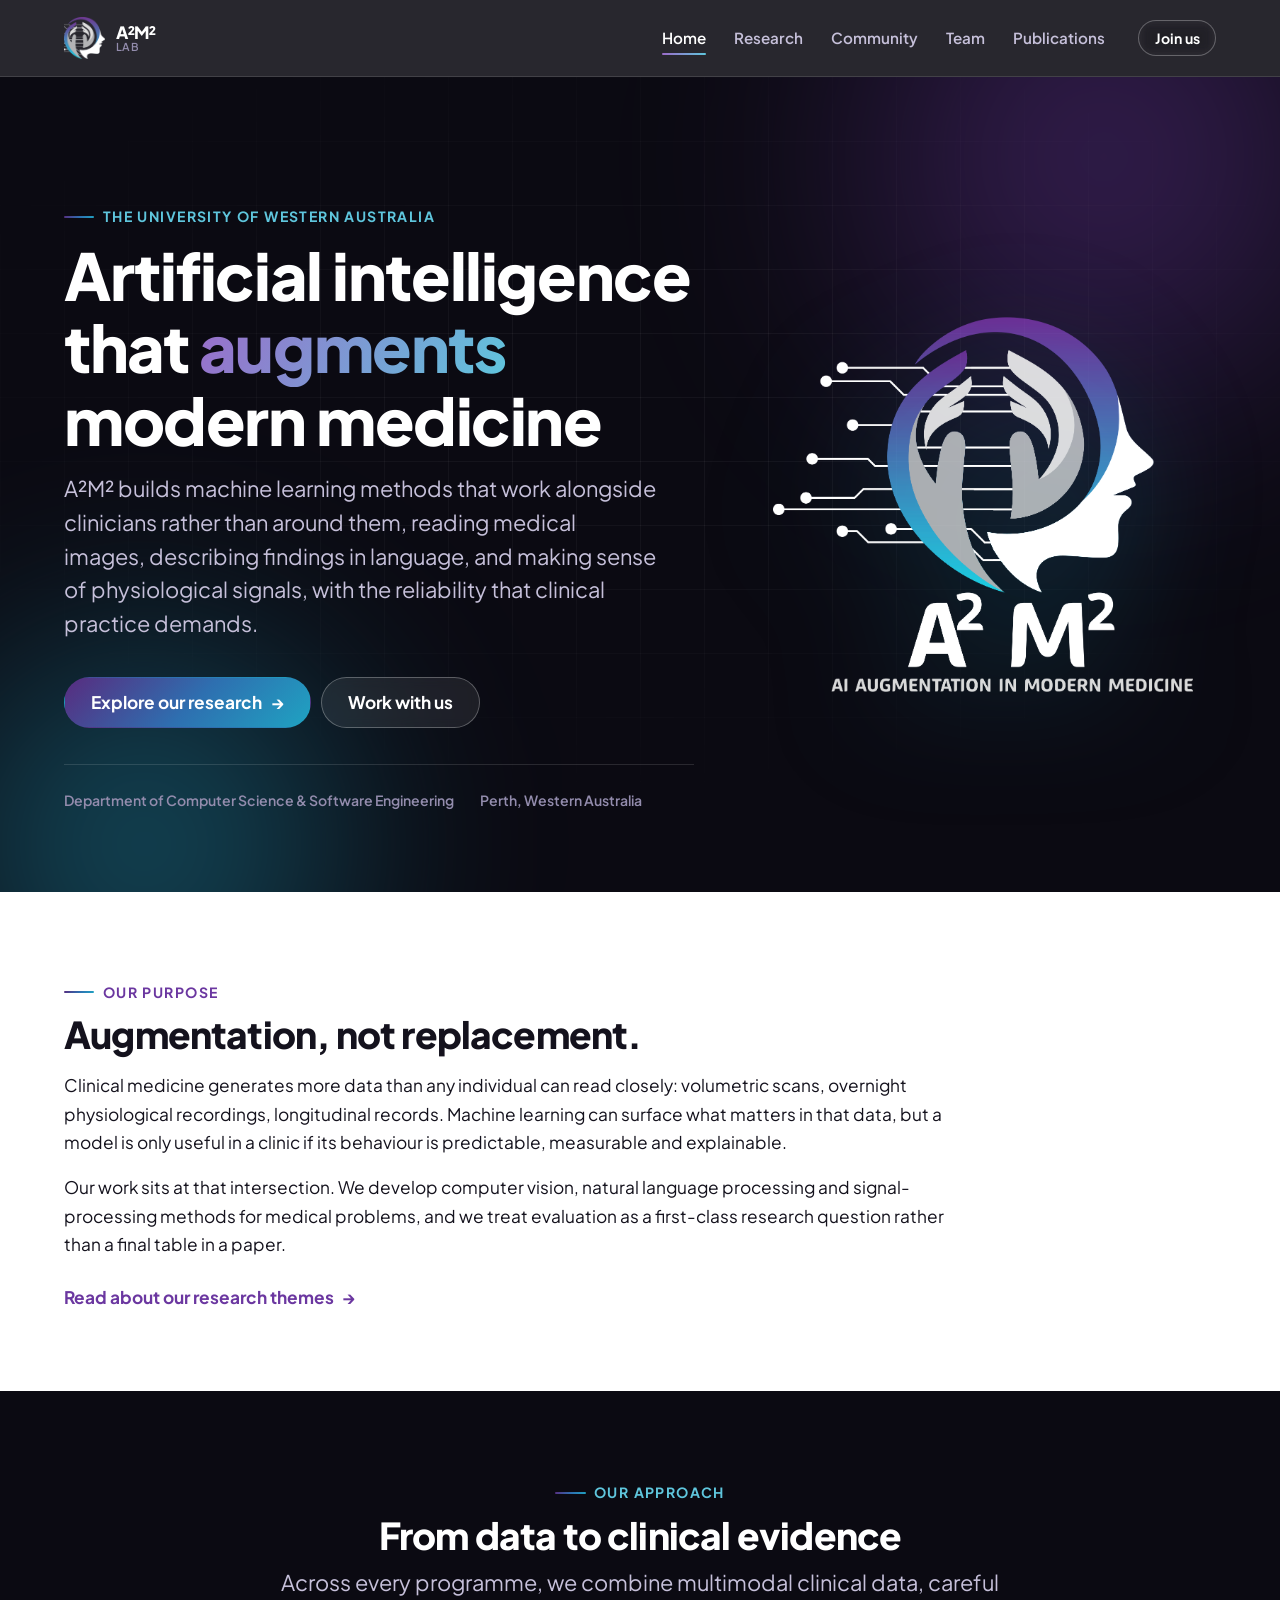
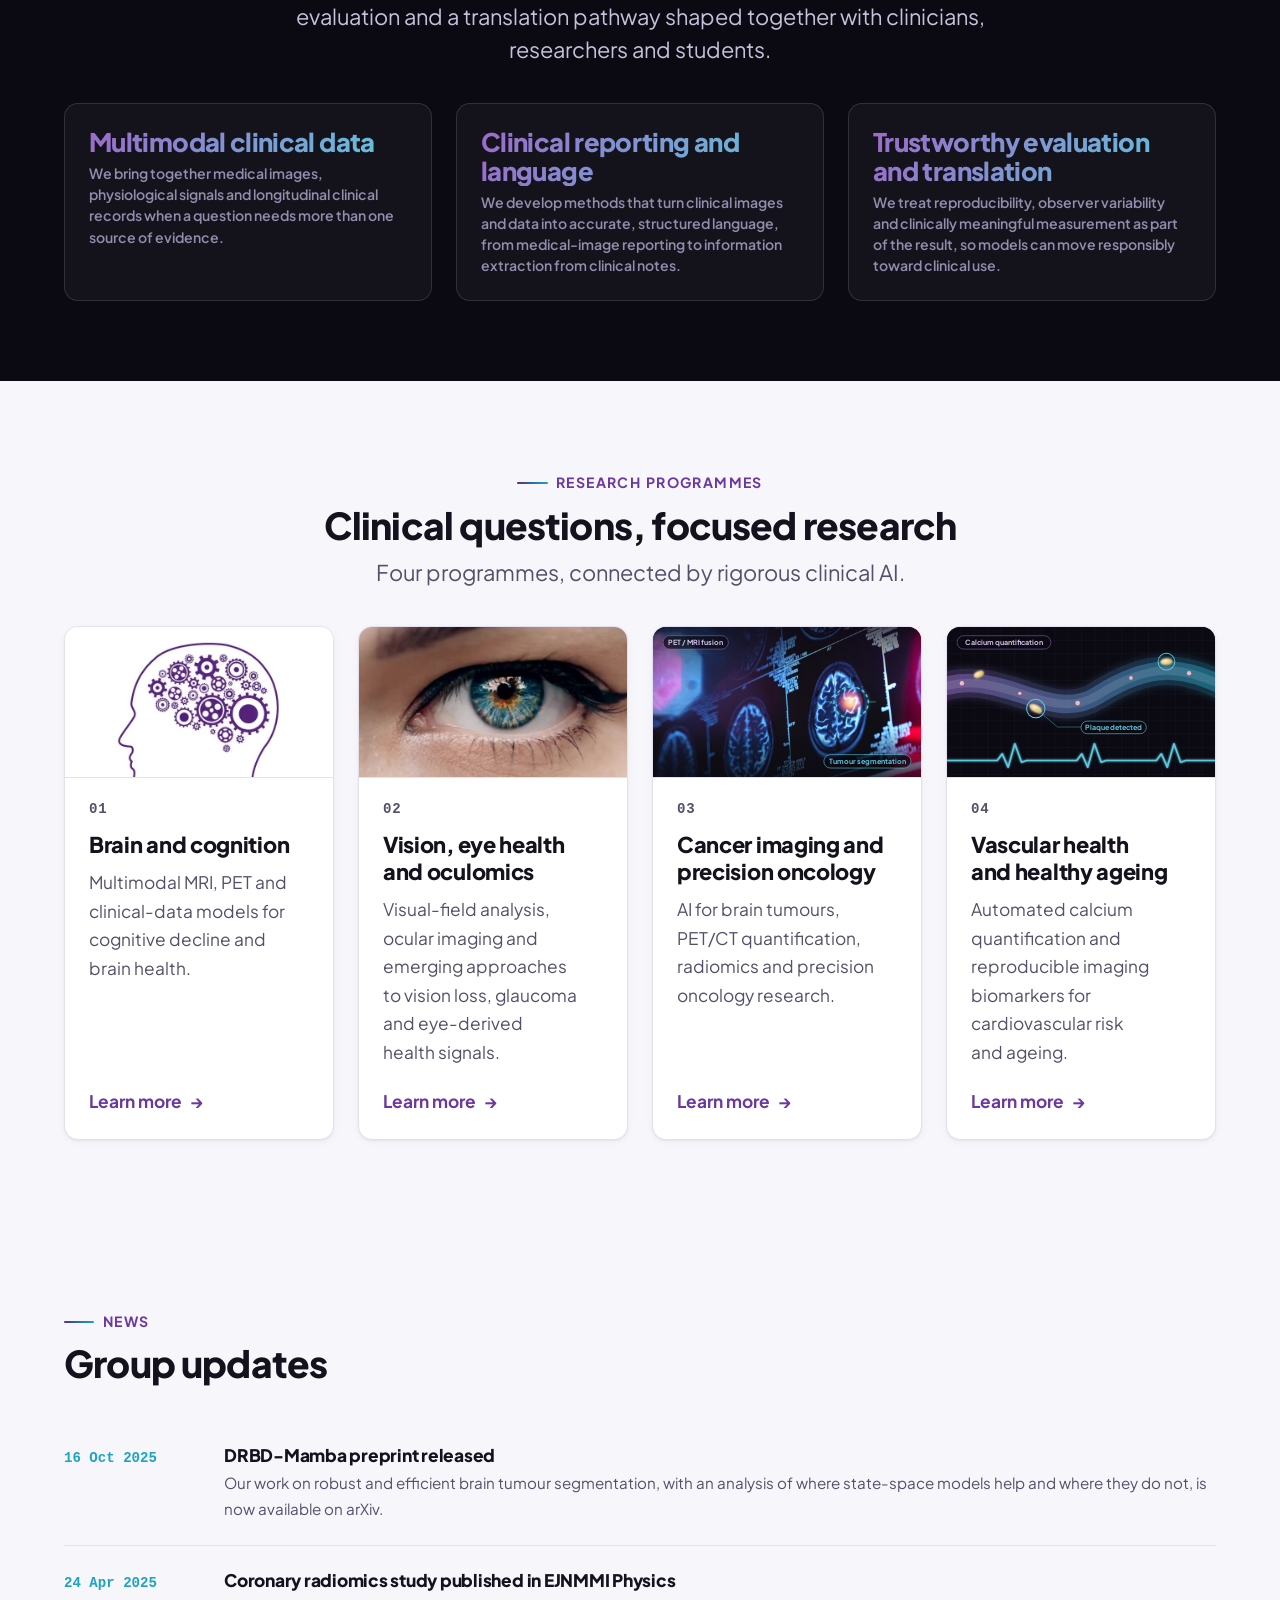
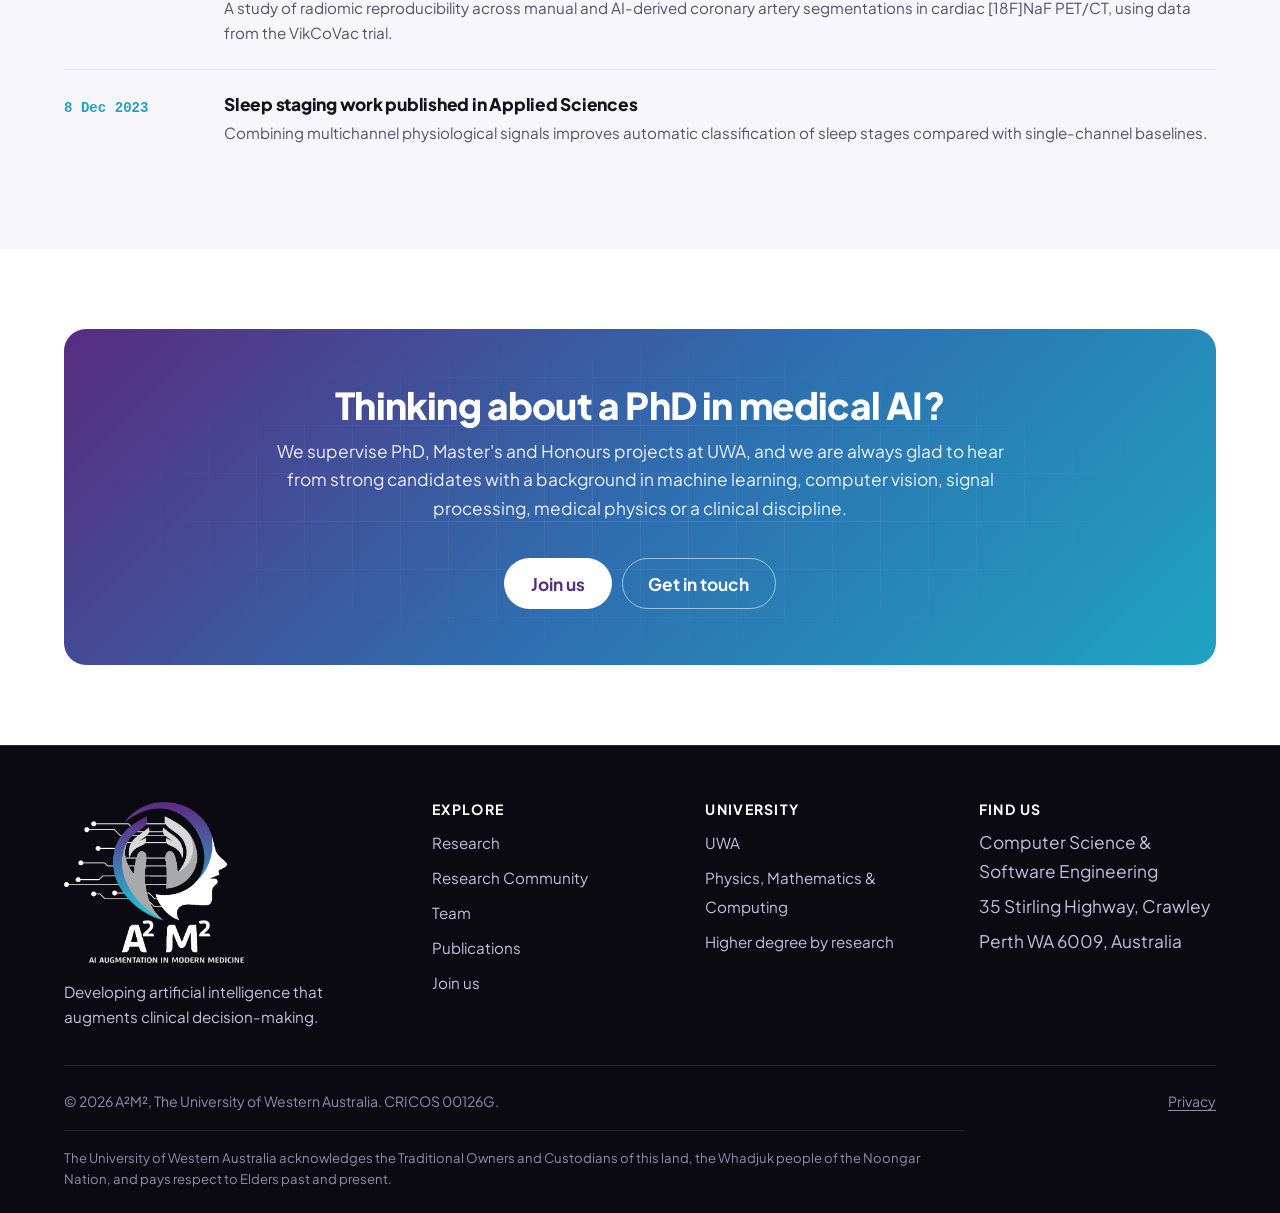
==== index.html @ d347c3c1 "Add media headers to research programme cards - Add optimised looping videos for brain and eye healt" ====
<!DOCTYPE html>
<html lang="en-AU" class="no-js">
<head>
<meta charset="utf-8">
<meta name="viewport" content="width=device-width, initial-scale=1">

<title>A²M² — AI Augmentation in Modern Medicine | The University of Western Australia</title>
<meta name="description" content="A²M² is a research group at The University of Western Australia advancing clinical AI for brain and cognition, vision and eye health, cancer imaging, and vascular health and healthy ageing.">

<link rel="canonical" href="https://a2m2-uwa.github.io/a2m2-website/">

<!-- Social sharing -->
<meta property="og:type" content="website">
<meta property="og:site_name" content="A²M² — AI Augmentation in Modern Medicine">
<meta property="og:title" content="A²M² — AI Augmentation in Modern Medicine">
<meta property="og:description" content="A research group at The University of Western Australia building AI that augments clinical decision-making.">
<meta property="og:url" content="https://a2m2-uwa.github.io/a2m2-website/">
<meta property="og:image" content="https://a2m2-uwa.github.io/a2m2-website/assets/img/og-image.png">
<meta property="og:image:width" content="1200">
<meta property="og:image:height" content="630">
<meta property="og:image:alt" content="The A²M² logo: a human profile encircled by a purple-to-teal gradient ring with cradling hands.">
<meta name="twitter:card" content="summary_large_image">

<!-- Icons -->
<link rel="icon" href="assets/img/favicon.ico" sizes="any">
<link rel="icon" href="assets/img/icon-512.png" type="image/png" sizes="512x512">
<link rel="apple-touch-icon" href="assets/img/apple-touch-icon.png">
<link rel="manifest" href="site.webmanifest">
<meta name="theme-color" content="#0B0A12">

<!-- Fonts: preconnect so the stylesheet request starts early. -->
<link rel="preconnect" href="https://fonts.googleapis.com">
<link rel="preconnect" href="https://fonts.gstatic.com" crossorigin>
<link rel="stylesheet" href="https://fonts.googleapis.com/css2?family=Plus+Jakarta+Sans:wght@400;500;600;700;800&display=swap">

<link rel="stylesheet" href="assets/css/styles.css?v=5">

<script type="application/ld+json">
{
  "@context": "https://schema.org",
  "@type": "ResearchOrganization",
  "name": "A²M² — AI Augmentation in Modern Medicine",
  "alternateName": "A2M2",
  "url": "https://a2m2-uwa.github.io/a2m2-website/",
  "logo": "https://a2m2-uwa.github.io/a2m2-website/assets/img/logo-full.png",
  "description": "Research group developing artificial intelligence that augments clinical decision-making, based in the Department of Computer Science and Software Engineering at The University of Western Australia.",
  "parentOrganization": {
    "@type": "CollegeOrUniversity",
    "name": "The University of Western Australia",
    "url": "https://www.uwa.edu.au/"
  },
  "address": {
    "@type": "PostalAddress",
    "streetAddress": "35 Stirling Highway, Crawley",
    "addressLocality": "Perth",
    "addressRegion": "WA",
    "postalCode": "6009",
    "addressCountry": "AU"
  }
}
</script>
</head>

<body>
<a class="skip-link" href="#main">Skip to main content</a>

<!-- ==================================================================
     SITE HEADER
     This block is identical on every page. If you change it here,
     copy the change into the other .html files.
     =================================================================== -->
<header class="site-header">
  <div class="wrap site-header__inner">
    <a class="brand" href="index.html">
      <img src="assets/img/logo-mark-tight.png" alt="" width="752" height="779">
      <span class="brand__text">
        <span class="brand__name">A²M²</span>
        <span class="brand__sub">Lab</span>
      </span>
    </a>

    <button class="nav-toggle" type="button"
            aria-expanded="false"
            aria-controls="primary-nav"
            aria-label="Open navigation menu">
      <span class="nav-toggle__bars" aria-hidden="true"></span>
    </button>

    <nav class="nav" id="primary-nav" aria-label="Primary">
      <ul class="nav__list">
        <li><a class="nav__link" href="index.html" aria-current="page">Home</a></li>
        <li><a class="nav__link" href="research.html">Research</a></li>
        <li><a class="nav__link" href="research-community.html">Community</a></li>
        <li><a class="nav__link" href="team.html">Team</a></li>
        <li><a class="nav__link" href="publications.html">Publications</a></li>
      </ul>
      <div class="nav__cta">
        <a class="btn btn--sm btn--on-dark" href="opportunities.html">Join us</a>
      </div>
    </nav>
  </div>
</header>

<main id="main">

  <!-- ================================================================
       HERO
       =============================================================== -->
  <section class="hero">
    <div class="hero__grid" aria-hidden="true"></div>
    <div class="wrap hero__inner">
      <div>
        <p class="eyebrow">The University of Western Australia</p>
        <h1>Artificial intelligence that <span class="gradient-text">augments</span> modern medicine</h1>
        <p class="hero__lede">
          A²M² builds machine learning methods that work alongside clinicians rather than
          around them, reading medical images, describing findings in language, and making
          sense of physiological signals, with the reliability that clinical practice demands.
        </p>

        <div class="btn-row">
          <a class="btn" href="research.html">Explore our research <span aria-hidden="true">&rarr;</span></a>
          <a class="btn btn--on-dark" href="opportunities.html">Work with us</a>
        </div>

        <p class="hero__meta">
          <span>Department of Computer Science &amp; Software Engineering</span>
          <span>Perth, Western Australia</span>
        </p>
      </div>

      <div class="hero__figure">
        <img src="assets/img/logo-full.png"
             alt="The A²M² logo: a human profile encircled by a purple-to-teal gradient ring with cradling hands and circuit traces."
             width="1185" height="1059" fetchpriority="high">
      </div>
    </div>
  </section>

  <!-- ================================================================
       MISSION
       =============================================================== -->
  <section class="section">
    <div class="wrap">
      <div class="feature-row">
        <div style="grid-column: 1 / -1;">
          <p class="eyebrow">Our purpose</p>
          <h2>Augmentation, not replacement.</h2>
          <div class="prose" style="margin-top: var(--space-sm);">
            <p>
              Clinical medicine generates more data than any individual can read closely:
              volumetric scans, overnight physiological recordings, longitudinal records.
              Machine learning can surface what matters in that data, but a model is only
              useful in a clinic if its behaviour is predictable, measurable and explainable.
            </p>
            <p>
              Our work sits at that intersection. We develop computer vision, natural
              language processing and signal-processing methods for medical problems, and
              we treat evaluation as a first-class research question rather than a final
              table in a paper.
            </p>
          </div>
          <div class="btn-row" style="margin-top: var(--space-md);">
            <a class="arrow-link" href="research.html">Read about our research themes <span aria-hidden="true">&rarr;</span></a>
          </div>
        </div>

      </div>
    </div>
  </section>

  <!-- ================================================================
       HOW WE WORK — CROSS-CUTTING CAPABILITIES
       =============================================================== -->
  <section class="section section--dark" id="our-approach">
    <div class="wrap">
      <div class="section-head section-head--center">
        <p class="eyebrow">Our approach</p>
        <h2>From data to clinical evidence</h2>
        <p class="lede">
          Across every programme, we combine multimodal clinical data, careful evaluation and a
          translation pathway shaped together with clinicians, researchers and students.
        </p>
      </div>

      <div class="grid grid--3" data-reveal-group>
        <div class="domain" data-reveal>
          <span class="domain__name">Multimodal clinical data</span>
          <span class="domain__detail">
            We bring together medical images, physiological signals and longitudinal clinical
            records when a question needs more than one source of evidence.
          </span>
        </div>
        <div class="domain" data-reveal>
          <span class="domain__name">Clinical reporting and language</span>
          <span class="domain__detail">
            We develop methods that turn clinical images and data into accurate, structured
            language, from medical-image reporting to information extraction from clinical notes.
          </span>
        </div>
        <div class="domain" data-reveal>
          <span class="domain__name">Trustworthy evaluation and translation</span>
          <span class="domain__detail">
            We treat reproducibility, observer variability and clinically meaningful measurement
            as part of the result, so models can move responsibly toward clinical use.
          </span>
        </div>
      </div>
    </div>
  </section>

  <!-- ================================================================
       RESEARCH THEMES
       =============================================================== -->
  <section class="section section--alt">
    <div class="wrap">
      <div class="section-head section-head--center">
        <p class="eyebrow">Research programmes</p>
        <h2>Clinical questions, focused research</h2>
        <p class="lede">Four programmes, connected by rigorous clinical AI.</p>
      </div>

      <div class="grid grid--4" data-reveal-group>
        <a class="card pillar pillar--media card--link" href="research.html#brain-cognition" data-reveal>
          <span class="pillar__media pillar__media--light" aria-hidden="true">
            <video data-ambient muted loop playsinline preload="metadata"
                   poster="assets/media/brain-cognition-poster.jpg" width="640" height="360">
              <source src="assets/media/brain-cognition.mp4" type="video/mp4">
            </video>
          </span>
          <p class="pillar__num">01</p>
          <h3>Brain and cognition</h3>
          <p>Multimodal MRI, PET and clinical-data models for cognitive decline and brain health.</p>
          <span class="arrow-link" style="margin-top:auto; padding-top:var(--space-xs)">Learn more <span aria-hidden="true">&rarr;</span></span>
        </a>

        <a class="card pillar pillar--media card--link" href="research.html#vision-eye-health-oculomics" data-reveal>
          <span class="pillar__media" aria-hidden="true">
            <video data-ambient muted loop playsinline preload="metadata"
                   poster="assets/media/eye-health-poster.jpg" width="640" height="360">
              <source src="assets/media/eye-health.mp4" type="video/mp4">
            </video>
          </span>
          <p class="pillar__num">02</p>
          <h3>Vision, eye health and oculomics</h3>
          <p>Visual-field analysis, ocular imaging and emerging approaches to vision loss, glaucoma and eye-derived health signals.</p>
          <span class="arrow-link" style="margin-top:auto; padding-top:var(--space-xs)">Learn more <span aria-hidden="true">&rarr;</span></span>
        </a>

        <a class="card pillar pillar--media card--link" href="research.html#cancer-imaging-precision-oncology" data-reveal>
          <span class="pillar__media" aria-hidden="true">
            <!-- Scan photograph with a PET-style uptake hotspot, an AI segmentation contour and a sweeping scan beam. -->
            <svg class="media-art media-art--scan" viewBox="0 0 320 180" preserveAspectRatio="xMidYMid slice" focusable="false">
              <defs>
                <radialGradient id="scan-hot" cx="0.5" cy="0.5" r="0.5">
                  <stop offset="0" stop-color="#FFF4C2"/>
                  <stop offset="0.35" stop-color="#FFB347"/>
                  <stop offset="0.7" stop-color="#E5486A" stop-opacity="0.7"/>
                  <stop offset="1" stop-color="#E5486A" stop-opacity="0"/>
                </radialGradient>
                <linearGradient id="scan-beam" x1="0" y1="0" x2="1" y2="0">
                  <stop offset="0" stop-color="#5FC6DD" stop-opacity="0"/>
                  <stop offset="0.85" stop-color="#5FC6DD" stop-opacity="0.35"/>
                  <stop offset="1" stop-color="#E6FAFF" stop-opacity="0.9"/>
                </linearGradient>
                <linearGradient id="scan-shade" x1="0" y1="0" x2="0" y2="1">
                  <stop offset="0" stop-color="#0B0A12" stop-opacity="0.75"/>
                  <stop offset="0.35" stop-color="#0B0A12" stop-opacity="0"/>
                  <stop offset="0.7" stop-color="#0B0A12" stop-opacity="0"/>
                  <stop offset="1" stop-color="#0B0A12" stop-opacity="0.8"/>
                </linearGradient>
                <filter id="scan-glow" x="-50%" y="-50%" width="200%" height="200%">
                  <feGaussianBlur stdDeviation="1.6" result="b"/>
                  <feMerge><feMergeNode in="b"/><feMergeNode in="SourceGraphic"/></feMerge>
                </filter>
              </defs>
              <g class="media-art__photo">
                <image href="assets/media/cancer-scan.jpg" x="0" y="0" width="320" height="180" preserveAspectRatio="xMidYMid slice"/>
              </g>
              <rect width="320" height="180" fill="url(#scan-shade)"/>
              <circle class="media-art__hot" cx="236" cy="90" r="16" fill="url(#scan-hot)" style="mix-blend-mode:screen"/>
              <path class="media-art__contour" d="M236 72c11 0 20 7 21 17 1 11-8 20-20 20-12 1-21-7-21-18 0-10 9-19 20-19Z" fill="none" stroke="#5FC6DD" stroke-width="1.6" stroke-dasharray="4 3" filter="url(#scan-glow)"/>
              <g stroke="#5FC6DD" stroke-width="0.8" opacity="0.8">
                <path d="M236 60v8M236 112v8M206 90h8M258 90h8"/>
              </g>
              <rect class="media-art__beam media-art__beam--x" x="-60" y="0" width="60" height="180" fill="url(#scan-beam)"/>
              <g font-family="Plus Jakarta Sans, sans-serif" font-size="8.5" font-weight="700">
                <rect x="12" y="11" width="78" height="16" rx="8" fill="#0B0A12" fill-opacity="0.7" stroke="#9B6BC9" stroke-opacity="0.6"/>
                <text x="51" y="22" text-anchor="middle" fill="#D6C3EC">PET / MRI fusion</text>
                <rect x="204" y="153" width="104" height="16" rx="8" fill="#0B0A12" fill-opacity="0.7" stroke="#5FC6DD" stroke-opacity="0.7"/>
                <text x="256" y="164" text-anchor="middle" fill="#5FC6DD">Tumour segmentation</text>
              </g>
            </svg>
          </span>
          <p class="pillar__num">03</p>
          <h3>Cancer imaging and precision oncology</h3>
          <p>AI for brain tumours, PET/CT quantification, radiomics and precision oncology research.</p>
          <span class="arrow-link" style="margin-top:auto; padding-top:var(--space-xs)">Learn more <span aria-hidden="true">&rarr;</span></span>
        </a>

        <a class="card pillar pillar--media card--link" href="research.html#vascular-health-healthy-ageing" data-reveal>
          <span class="pillar__media" aria-hidden="true">
            <!-- Glowing artery with flowing blood cells, calcified plaques flagged by detection rings, and a live heartbeat trace. -->
            <svg class="media-art media-art--vascular" viewBox="0 0 320 180" preserveAspectRatio="xMidYMid slice" focusable="false">
              <defs>
                <pattern id="vas-grid" width="16" height="16" patternUnits="userSpaceOnUse">
                  <path d="M16 0H0V16" fill="none" stroke="#ffffff" stroke-opacity="0.05"/>
                </pattern>
                <linearGradient id="vas-wall" x1="0" y1="0" x2="1" y2="0">
                  <stop offset="0" stop-color="#9B6BC9"/>
                  <stop offset="1" stop-color="#1FA3C2"/>
                </linearGradient>
                <radialGradient id="vas-plaque" cx="0.4" cy="0.4" r="0.6">
                  <stop offset="0" stop-color="#FFF6D6"/>
                  <stop offset="1" stop-color="#D9B860"/>
                </radialGradient>
                <filter id="vas-glow" x="-20%" y="-60%" width="140%" height="220%">
                  <feGaussianBlur stdDeviation="5" result="b"/>
                  <feMerge><feMergeNode in="b"/><feMergeNode in="SourceGraphic"/></feMerge>
                </filter>
                <filter id="vas-soft" x="-50%" y="-50%" width="200%" height="200%">
                  <feGaussianBlur stdDeviation="1.4" result="b"/>
                  <feMerge><feMergeNode in="b"/><feMergeNode in="SourceGraphic"/></feMerge>
                </filter>
                <path id="vas-path" d="M-20 78C60 40 120 120 180 82S280 44 340 76"/>
              </defs>
              <rect width="320" height="180" fill="#0B0A12"/>
              <rect width="320" height="180" fill="url(#vas-grid)"/>
              <use href="#vas-path" fill="none" stroke="url(#vas-wall)" stroke-width="34" stroke-linecap="round" opacity="0.28" filter="url(#vas-glow)"/>
              <use href="#vas-path" fill="none" stroke="url(#vas-wall)" stroke-width="22" stroke-linecap="round" opacity="0.45"/>
              <use href="#vas-path" fill="none" stroke="#ffffff" stroke-opacity="0.12" stroke-width="10" stroke-linecap="round"/>
              <g fill="#F1B7C7">
                <circle r="2.6"><animateMotion dur="3.2s" repeatCount="indefinite" begin="0s"><mpath href="#vas-path"/></animateMotion></circle>
                <circle r="2"><animateMotion dur="3.2s" repeatCount="indefinite" begin="-0.6s"><mpath href="#vas-path"/></animateMotion></circle>
                <circle r="2.8"><animateMotion dur="3.2s" repeatCount="indefinite" begin="-1.2s"><mpath href="#vas-path"/></animateMotion></circle>
                <circle r="2.2"><animateMotion dur="3.2s" repeatCount="indefinite" begin="-1.8s"><mpath href="#vas-path"/></animateMotion></circle>
                <circle r="2.6"><animateMotion dur="3.2s" repeatCount="indefinite" begin="-2.4s"><mpath href="#vas-path"/></animateMotion></circle>
                <circle r="1.8"><animateMotion dur="3.2s" repeatCount="indefinite" begin="-2.9s"><mpath href="#vas-path"/></animateMotion></circle>
              </g>
              <g filter="url(#vas-soft)">
                <ellipse cx="38" cy="57" rx="6" ry="3.4" fill="url(#vas-plaque)" transform="rotate(-25 38 57)"/>
                <ellipse cx="106" cy="98" rx="8" ry="4" fill="url(#vas-plaque)" transform="rotate(30 106 98)"/>
                <ellipse cx="262" cy="42" rx="7" ry="3.6" fill="url(#vas-plaque)" transform="rotate(-4 262 42)"/>
              </g>
              <g fill="none" stroke="#5FC6DD" stroke-width="1.2">
                <circle class="media-art__ring" cx="106" cy="98" r="11"/>
                <circle class="media-art__ring media-art__ring--late" cx="262" cy="42" r="10"/>
              </g>
              <path d="M106 98L132 120h28" fill="none" stroke="#5FC6DD" stroke-opacity="0.6" stroke-width="0.8"/>
              <path class="media-art__ecg" pathLength="460" d="M0 160h60l6-8 7 16 8-28 8 22 6-2h60l6-8 7 16 8-28 8 22 6-2h60l6-8 7 16 8-28 8 22 6-2h35" fill="none" stroke="#5FC6DD" stroke-width="2" stroke-linejoin="round" stroke-linecap="round" filter="url(#vas-soft)"/>
              <g font-family="Plus Jakarta Sans, sans-serif" font-size="8.5" font-weight="700">
                <rect x="12" y="11" width="112" height="16" rx="8" fill="#0B0A12" fill-opacity="0.75" stroke="#9B6BC9" stroke-opacity="0.6"/>
                <text x="68" y="22" text-anchor="middle" fill="#D6C3EC">Calcium quantification</text>
                <rect x="160" y="113" width="78" height="15" rx="7.5" fill="#0B0A12" fill-opacity="0.8" stroke="#5FC6DD" stroke-opacity="0.7"/>
                <text x="199" y="123.5" text-anchor="middle" fill="#5FC6DD">Plaque detected</text>
              </g>
            </svg>
          </span>
          <p class="pillar__num">04</p>
          <h3>Vascular health and healthy ageing</h3>
          <p>Automated calcium quantification and reproducible imaging biomarkers for cardiovascular risk and ageing.</p>
          <span class="arrow-link" style="margin-top:auto; padding-top:var(--space-xs)">Learn more <span aria-hidden="true">&rarr;</span></span>
        </a>
      </div>
    </div>
  </section>

  <!-- ================================================================
       CLINICAL DOMAINS
       =============================================================== -->


  <!-- ================================================================
       NEWS
       To add an item: copy one <article> block, change the date and text.
       Newest first. The datetime attribute should be YYYY-MM-DD.
       =============================================================== -->
  <section class="section section--alt">
    <div class="wrap">
      <div class="section-head">
        <p class="eyebrow">News</p>
        <h2>Group updates</h2>
      </div>

      <div class="news-list">
        <article class="news-item">
          <time datetime="2025-10-16">16 Oct 2025</time>
          <div>
            <h3>DRBD-Mamba preprint released</h3>
            <p>
              Our work on robust and efficient brain tumour segmentation, with an analysis of
              where state-space models help and where they do not, is now available on arXiv.
            </p>
          </div>
        </article>

        <article class="news-item">
          <time datetime="2025-04-24">24 Apr 2025</time>
          <div>
            <h3>Coronary radiomics study published in EJNMMI Physics</h3>
            <p>
              A study of radiomic reproducibility across manual and AI-derived coronary artery
              segmentations in cardiac [18F]NaF PET/CT, using data from the VikCoVac trial.
            </p>
          </div>
        </article>

        <article class="news-item">
          <time datetime="2023-12-08">8 Dec 2023</time>
          <div>
            <h3>Sleep staging work published in Applied Sciences</h3>
            <p>
              Combining multichannel physiological signals improves automatic classification of
              sleep stages compared with single-channel baselines.
            </p>
          </div>
        </article>
      </div>
    </div>
  </section>

  <!-- ================================================================
       JOIN US
       =============================================================== -->
  <section class="section">
    <div class="wrap">
      <div class="cta-panel" data-reveal>
        <h2>Thinking about a PhD in medical AI?</h2>
        <p>
          We supervise PhD, Master's and Honours projects at UWA, and we are always glad to
          hear from strong candidates with a background in machine learning, computer vision,
          signal processing, medical physics or a clinical discipline.
        </p>
        <div class="btn-row">
          <a class="btn" href="opportunities.html">Join us</a>
          <a class="btn btn--ghost" href="opportunities.html#contact">Get in touch</a>
        </div>
      </div>
    </div>
  </section>

</main>

<!-- ==================================================================
     SITE FOOTER
     Identical on every page.
     =================================================================== -->
<footer class="site-footer">
  <div class="wrap">
    <div class="site-footer__top">
      <div class="site-footer__about">
        <img src="assets/img/logo-full.png" alt="A²M² — AI Augmentation in Modern Medicine" width="1185" height="1059">
        <p>
          Developing artificial intelligence that augments clinical decision-making.
        </p>
      </div>

      <nav class="footer-col" aria-labelledby="footer-explore">
        <h2 id="footer-explore">Explore</h2>
        <ul>
          <li><a href="research.html">Research</a></li>
          <li><a href="research-community.html">Research Community</a></li>
          <li><a href="team.html">Team</a></li>
          <li><a href="publications.html">Publications</a></li>
          <li><a href="opportunities.html">Join us</a></li>
        </ul>
      </nav>

      <nav class="footer-col" aria-labelledby="footer-uwa">
        <h2 id="footer-uwa">University</h2>
        <ul>
          <li><a href="https://www.uwa.edu.au/">UWA</a></li>
          <li><a href="https://www.uwa.edu.au/schools/physics-mathematics-computing">Physics, Mathematics &amp; Computing</a></li>
          <li><a href="https://www.uwa.edu.au/study/courses/doctor-of-philosophy">Higher degree by research</a></li>
        </ul>
      </nav>

      <div class="footer-col">
        <h2>Find us</h2>
        <ul>
          <li>Computer Science &amp; Software Engineering</li>
          <li>35 Stirling Highway, Crawley</li>
          <li>Perth WA 6009, Australia</li>
        </ul>
      </div>
    </div>

    <div class="site-footer__bottom">
      <p>&copy; <span data-current-year>2026</span> A²M², The University of Western Australia. CRICOS 00126G.</p>
      <p><a href="https://www.uwa.edu.au/privacy">Privacy</a></p>
    </div>

    <p class="acknowledgement">
      The University of Western Australia acknowledges the Traditional Owners and Custodians
      of this land, the Whadjuk people of the Noongar Nation, and pays respect to Elders past
      and present.
    </p>
  </div>
</footer>

<script src="assets/js/main.js?v=5" defer></script>
</body>
</html>
---- assets/css/styles.css ----
/* ==========================================================================
   A²M² — AI Augmentation in Modern Medicine
   The University of Western Australia

   Single stylesheet, no build step, no framework.

   Contents
     01. Design tokens
     02. Reset and base
     03. Layout primitives
     04. Typography
     05. Buttons and links
     06. Site header and navigation
     07. Hero
     08. Cards and panels
     09. Team
     10. Publications
     11. News and timeline
     12. Contact and forms
     13. Footer
     14. Motion and reveal
     15. Print
   ========================================================================== */


/* 01. Design tokens ======================================================= */

:root {
  /* Brand — sampled directly from the A²M² logo gradient. */
  --purple-900: #3C1D58;
  --purple-700: #582C7F;
  --purple-600: #6B37A0;
  --purple-400: #9B6BC9;
  --purple-200: #D6C3EC;
  --blue-600:   #2E6FB0;
  --teal-600:   #1FA3C2;
  --teal-400:   #5FC6DD;
  --teal-100:   #D6F0F6;

  /* Dark surfaces: header, hero, footer. */
  --ink-900: #0B0A12;
  --ink-800: #121020;
  --ink-700: #1B1730;
  --ink-600: #272141;

  /* Light surfaces: page content. */
  --paper:      #FFFFFF;
  --paper-alt:  #F7F6FB;
  --paper-alt2: #EFEDF7;

  /* Ink on light. */
  --text:       #14121D;
  --text-muted: #55506A;
  --text-soft:  #7B7590;

  /* Ink on dark. */
  --on-dark:       #FFFFFF;
  --on-dark-muted: #C6C0DA;
  --on-dark-soft:  #938CAD;

  --line:      #E4E0EF;
  --line-dark: rgba(255, 255, 255, 0.12);

  --brand-gradient: linear-gradient(135deg, var(--purple-700) 0%, var(--blue-600) 52%, var(--teal-600) 100%);
  --brand-gradient-soft: linear-gradient(135deg, rgba(88, 44, 127, 0.10) 0%, rgba(31, 163, 194, 0.10) 100%);

  /* Type */
  --font-sans: "Plus Jakarta Sans", ui-sans-serif, system-ui, -apple-system,
               "Segoe UI", Roboto, "Helvetica Neue", Arial, sans-serif;
  --font-mono: ui-monospace, SFMono-Regular, "SF Mono", Menlo, Consolas, monospace;

  /* Fluid type scale */
  --step--1: clamp(0.82rem, 0.80rem + 0.10vw, 0.88rem);
  --step-0:  clamp(1.00rem, 0.97rem + 0.14vw, 1.09rem);
  --step-1:  clamp(1.19rem, 1.12rem + 0.30vw, 1.38rem);
  --step-2:  clamp(1.44rem, 1.31rem + 0.58vw, 1.81rem);
  --step-3:  clamp(1.73rem, 1.50rem + 1.02vw, 2.44rem);
  --step-4:  clamp(2.07rem, 1.68rem + 1.70vw, 3.28rem);
  --step-5:  clamp(2.49rem, 1.84rem + 2.76vw, 4.39rem);

  /* Spacing */
  --space-2xs: 0.375rem;
  --space-xs:  0.625rem;
  --space-sm:  1rem;
  --space-md:  1.5rem;
  --space-lg:  2.25rem;
  --space-xl:  3.5rem;
  --space-2xl: 5rem;
  --space-3xl: 7.5rem;

  --wrap:        1200px;
  --wrap-narrow: 760px;

  --radius-sm: 8px;
  --radius:    14px;
  --radius-lg: 22px;
  --radius-pill: 999px;

  --shadow-sm: 0 1px 2px rgba(20, 18, 29, 0.05), 0 2px 8px rgba(20, 18, 29, 0.04);
  --shadow:    0 2px 4px rgba(20, 18, 29, 0.05), 0 10px 28px rgba(20, 18, 29, 0.07);
  --shadow-lg: 0 4px 10px rgba(20, 18, 29, 0.06), 0 24px 60px rgba(20, 18, 29, 0.12);

  --header-h: 76px;
  --ease: cubic-bezier(0.22, 0.61, 0.36, 1);
}


/* 02. Reset and base ====================================================== */

*,
*::before,
*::after { box-sizing: border-box; }

html {
  -webkit-text-size-adjust: 100%;
  scroll-behavior: smooth;
  scroll-padding-top: calc(var(--header-h) + 1rem);
}

body {
  margin: 0;
  font-family: var(--font-sans);
  font-size: var(--step-0);
  line-height: 1.65;
  color: var(--text);
  background: var(--paper);
  -webkit-font-smoothing: antialiased;
  -moz-osx-font-smoothing: grayscale;
  text-rendering: optimizeLegibility;
}

h1, h2, h3, h4, h5, h6, p, figure, blockquote, dl, dd { margin: 0; }
ul[class], ol[class] { margin: 0; padding: 0; list-style: none; }

img, picture, svg, video {
  display: block;
  max-width: 100%;
  height: auto;
}

a { color: var(--purple-600); text-decoration-thickness: 1px; text-underline-offset: 3px; }

button, input, select, textarea { font: inherit; color: inherit; }

:focus-visible {
  outline: 3px solid var(--teal-600);
  outline-offset: 3px;
  border-radius: 4px;
}

::selection {
  background: var(--purple-200);
  color: var(--purple-900);
}

/* Keyboard users land here first. */
.skip-link {
  position: absolute;
  left: var(--space-sm);
  top: -4rem;
  z-index: 200;
  padding: 0.7rem 1.1rem;
  background: var(--ink-900);
  color: var(--on-dark);
  border-radius: var(--radius-sm);
  font-weight: 600;
  text-decoration: none;
  transition: top 160ms var(--ease);
}
.skip-link:focus { top: var(--space-sm); }

.visually-hidden {
  position: absolute !important;
  width: 1px; height: 1px;
  padding: 0; margin: -1px;
  overflow: hidden;
  clip: rect(0 0 0 0);
  white-space: nowrap;
  border: 0;
}


/* 03. Layout primitives =================================================== */

.wrap {
  width: 100%;
  max-width: var(--wrap);
  margin-inline: auto;
  padding-inline: var(--space-md);
}

.wrap--narrow { max-width: var(--wrap-narrow); }

.section { padding-block: var(--space-2xl); }
.section--tight { padding-block: var(--space-xl); }
.section--alt { background: var(--paper-alt); }
.section--alt2 { background: var(--paper-alt2); }

.section--dark {
  background: var(--ink-900);
  color: var(--on-dark-muted);
}
.section--dark h2,
.section--dark h3,
.section--dark strong { color: var(--on-dark); }

.grid { display: grid; gap: var(--space-md); }

/* auto-fit grids: collapse gracefully without media queries */
.grid--2 { grid-template-columns: repeat(auto-fit, minmax(min(100%, 22rem), 1fr)); }
.grid--3 { grid-template-columns: repeat(auto-fit, minmax(min(100%, 17rem), 1fr)); }
.grid--4 { grid-template-columns: repeat(auto-fit, minmax(min(100%, 13rem), 1fr)); }

/* Always two columns, for narrow containers where auto-fit would collapse to
   one (for example a card pair sitting inside a .feature-row column). */
.grid--pair { grid-template-columns: repeat(2, minmax(0, 1fr)); }
@media (max-width: 620px) {
  .grid--pair { grid-template-columns: 1fr; }
}

.stack > * + * { margin-top: var(--space-sm); }
.stack-lg > * + * { margin-top: var(--space-lg); }

.divider {
  border: 0;
  border-top: 1px solid var(--line);
  margin-block: var(--space-xl);
}


/* 04. Typography ========================================================== */

h1, h2, h3, h4 {
  font-weight: 800;
  line-height: 1.12;
  letter-spacing: -0.022em;
  color: var(--text);
  text-wrap: balance;
}

h1 { font-size: var(--step-5); }
h2 { font-size: var(--step-3); }
h3 { font-size: var(--step-1); line-height: 1.25; letter-spacing: -0.014em; }
h4 { font-size: var(--step-0); font-weight: 700; letter-spacing: -0.008em; }

p { text-wrap: pretty; }

.lede {
  font-size: var(--step-1);
  line-height: 1.55;
  color: var(--text-muted);
  font-weight: 400;
}
.section--dark .lede,
.hero .lede { color: var(--on-dark-muted); }

.prose { max-width: 68ch; }
.prose > * + * { margin-top: var(--space-sm); }
.prose h2 { margin-top: var(--space-lg); }
.prose h3 { margin-top: var(--space-md); }
.prose ul {
  margin: 0;
  padding-left: 1.3em;
  list-style: none;
}
.prose ul li {
  position: relative;
  padding-left: 0.3em;
  margin-block: 0.4em;
}
.prose ul li::before {
  content: "";
  position: absolute;
  left: -0.95em;
  top: 0.62em;
  width: 7px; height: 7px;
  border-radius: 50%;
  background: var(--brand-gradient);
}

/* Small capitalised label above a heading. */
.eyebrow {
  display: inline-flex;
  align-items: center;
  gap: 0.6em;
  font-size: var(--step--1);
  font-weight: 700;
  letter-spacing: 0.1em;
  text-transform: uppercase;
  color: var(--purple-600);
  margin-bottom: var(--space-xs);
}
.eyebrow::before {
  content: "";
  width: 1.9rem; height: 2px;
  background: var(--brand-gradient);
  border-radius: 2px;
}
.section--dark .eyebrow,
.hero .eyebrow { color: var(--teal-400); }

.section-head {
  max-width: 62ch;
  margin-bottom: var(--space-lg);
}
.section-head--center {
  max-width: 58ch;
  margin-inline: auto;
  text-align: center;
}
.section-head--center .eyebrow { justify-content: center; }
.section-head p { margin-top: var(--space-xs); }

.gradient-text {
  background: var(--brand-gradient);
  -webkit-background-clip: text;
  background-clip: text;
  color: transparent;
}
.hero .gradient-text,
.section--dark .gradient-text {
  background: linear-gradient(120deg, var(--purple-400) 0%, var(--teal-400) 100%);
  -webkit-background-clip: text;
  background-clip: text;
  color: transparent;
}


/* 05. Buttons and links =================================================== */

.btn {
  --btn-bg: var(--brand-gradient);
  display: inline-flex;
  align-items: center;
  justify-content: center;
  gap: 0.55em;
  padding: 0.82em 1.5em;
  border: 1px solid transparent;
  border-radius: var(--radius-pill);
  background: var(--btn-bg);
  color: #fff;
  font-size: var(--step-0);
  font-weight: 700;
  line-height: 1.2;
  text-decoration: none;
  cursor: pointer;
  transition: transform 180ms var(--ease), box-shadow 180ms var(--ease),
              background-color 180ms var(--ease), color 180ms var(--ease),
              border-color 180ms var(--ease);
}
.btn:hover {
  transform: translateY(-2px);
  box-shadow: 0 10px 26px rgba(88, 44, 127, 0.3);
}
.btn:active { transform: translateY(0); }

.btn--ghost {
  background: transparent;
  color: var(--purple-700);
  border-color: var(--line);
}
.btn--ghost:hover {
  border-color: var(--purple-400);
  background: rgba(88, 44, 127, 0.05);
  box-shadow: none;
}

.btn--on-dark {
  background: rgba(255, 255, 255, 0.08);
  color: #fff;
  border-color: rgba(255, 255, 255, 0.28);
  backdrop-filter: blur(6px);
}
.btn--on-dark:hover {
  background: rgba(255, 255, 255, 0.16);
  border-color: rgba(255, 255, 255, 0.5);
  box-shadow: none;
}

.btn--sm { padding: 0.6em 1.1em; font-size: var(--step--1); }

.btn-row {
  display: flex;
  flex-wrap: wrap;
  gap: var(--space-xs);
  align-items: center;
}

/* Text link with a sliding arrow. */
.arrow-link {
  display: inline-flex;
  align-items: center;
  gap: 0.45em;
  font-weight: 700;
  text-decoration: none;
  color: var(--purple-600);
}
.arrow-link span[aria-hidden] { transition: transform 180ms var(--ease); }
.arrow-link:hover { text-decoration: underline; }
.arrow-link:hover span[aria-hidden] { transform: translateX(4px); }
.section--dark .arrow-link { color: var(--teal-400); }

.tag {
  display: inline-block;
  padding: 0.3em 0.75em;
  border-radius: var(--radius-pill);
  background: var(--paper-alt2);
  color: var(--text-muted);
  font-size: var(--step--1);
  font-weight: 600;
  line-height: 1.5;
}
.tag--brand {
  background: rgba(88, 44, 127, 0.09);
  color: var(--purple-700);
}
.tag--teal {
  background: var(--teal-100);
  color: #10657a;
}
.tag-row {
  display: flex;
  flex-wrap: wrap;
  gap: 0.4rem;
}


/* 06. Site header and navigation ========================================== */

.site-header {
  position: sticky;
  top: 0;
  z-index: 100;
  background: rgba(11, 10, 18, 0.88);
  backdrop-filter: blur(14px) saturate(160%);
  border-bottom: 1px solid var(--line-dark);
}

.site-header__inner {
  display: flex;
  align-items: center;
  justify-content: space-between;
  gap: var(--space-md);
  min-height: var(--header-h);
}

.brand {
  display: inline-flex;
  align-items: center;
  gap: 0.7rem;
  text-decoration: none;
  color: var(--on-dark);
  flex-shrink: 0;
}
.brand img { height: 42px; width: auto; }
.brand__text { display: flex; flex-direction: column; line-height: 1.1; }
.brand__name {
  font-weight: 800;
  font-size: 1.06rem;
  letter-spacing: -0.01em;
}
.brand__sub {
  font-size: 0.68rem;
  font-weight: 600;
  letter-spacing: 0.055em;
  text-transform: uppercase;
  color: var(--on-dark-soft);
}

.nav { display: flex; align-items: center; gap: var(--space-xs); }

.nav__list {
  display: flex;
  align-items: center;
  gap: 0.15rem;
}

.nav__link {
  position: relative;
  display: block;
  padding: 0.55rem 0.8rem;
  border-radius: var(--radius-sm);
  color: var(--on-dark-muted);
  font-size: 0.95rem;
  font-weight: 600;
  text-decoration: none;
  white-space: nowrap;
  transition: color 160ms var(--ease), background-color 160ms var(--ease);
}
.nav__link:hover {
  color: var(--on-dark);
  background: rgba(255, 255, 255, 0.07);
}
.nav__link[aria-current="page"] { color: var(--on-dark); }
.nav__link[aria-current="page"]::after {
  content: "";
  position: absolute;
  left: 0.8rem;
  right: 0.8rem;
  bottom: 0.26rem;
  height: 2px;
  border-radius: 2px;
  background: linear-gradient(90deg, var(--purple-400), var(--teal-400));
}

.nav__cta { margin-left: var(--space-xs); }

/* Hamburger — only shown on narrow screens. */
.nav-toggle {
  display: none;
  place-items: center;
  width: 44px; height: 44px;
  padding: 0;
  background: rgba(255, 255, 255, 0.08);
  border: 1px solid var(--line-dark);
  border-radius: var(--radius-sm);
  cursor: pointer;
}
.nav-toggle__bars {
  position: relative;
  display: block;
  width: 20px; height: 2px;
  border-radius: 2px;
  background: var(--on-dark);
  transition: background-color 160ms var(--ease);
}
.nav-toggle__bars::before,
.nav-toggle__bars::after {
  content: "";
  position: absolute;
  left: 0;
  width: 20px; height: 2px;
  border-radius: 2px;
  background: var(--on-dark);
  transition: transform 220ms var(--ease);
}
.nav-toggle__bars::before { top: -6px; }
.nav-toggle__bars::after { top: 6px; }

.nav-toggle[aria-expanded="true"] .nav-toggle__bars { background: transparent; }
.nav-toggle[aria-expanded="true"] .nav-toggle__bars::before { transform: translateY(6px) rotate(45deg); }
.nav-toggle[aria-expanded="true"] .nav-toggle__bars::after  { transform: translateY(-6px) rotate(-45deg); }

@media (max-width: 1000px) {
  .nav-toggle { display: grid; }

  .nav {
    position: fixed;
    inset: var(--header-h) 0 auto 0;
    flex-direction: column;
    align-items: stretch;
    gap: 0;
    padding: var(--space-sm) var(--space-md) var(--space-lg);
    background: var(--ink-900);
    border-bottom: 1px solid var(--line-dark);
    max-height: calc(100vh - var(--header-h));
    overflow-y: auto;

    /* Collapsed by default; JS flips data-open. */
    visibility: hidden;
    opacity: 0;
    transform: translateY(-10px);
    transition: opacity 200ms var(--ease), transform 200ms var(--ease),
                visibility 200ms var(--ease);
  }
  .nav[data-open="true"] {
    visibility: visible;
    opacity: 1;
    transform: translateY(0);
  }

  .nav__list { flex-direction: column; align-items: stretch; gap: 0; }
  .nav__link { padding: 0.85rem 0.6rem; font-size: 1.05rem; }
  .nav__link[aria-current="page"]::after { left: 0.6rem; right: auto; width: 1.6rem; bottom: 0.5rem; }
  .nav__cta { margin: var(--space-sm) 0 0; }
  .nav__cta .btn { width: 100%; }
}


/* 07. Hero ================================================================ */

.hero {
  position: relative;
  isolation: isolate;
  overflow: hidden;
  background: var(--ink-900);
  color: var(--on-dark-muted);
  padding-block: var(--space-3xl) var(--space-2xl);
}

/* Two soft colour pools, echoing the logo's purple-to-teal sweep. */
.hero::before,
.hero::after {
  content: "";
  position: absolute;
  z-index: -1;
  border-radius: 50%;
  filter: blur(90px);
  opacity: 0.5;
  pointer-events: none;
}
.hero::before {
  width: 46rem; height: 46rem;
  top: -18rem; right: -12rem;
  background: radial-gradient(circle, var(--purple-600) 0%, transparent 70%);
}
.hero::after {
  width: 38rem; height: 38rem;
  bottom: -16rem; left: -10rem;
  background: radial-gradient(circle, var(--teal-600) 0%, transparent 70%);
}

/* Faint circuit grid, nodding to the logo's trace motif. */
.hero__grid {
  position: absolute;
  inset: 0;
  z-index: -1;
  background-image:
    linear-gradient(to right, rgba(255, 255, 255, 0.045) 1px, transparent 1px),
    linear-gradient(to bottom, rgba(255, 255, 255, 0.045) 1px, transparent 1px);
  background-size: 64px 64px;
  mask-image: radial-gradient(ellipse 80% 65% at 50% 40%, #000 20%, transparent 78%);
  -webkit-mask-image: radial-gradient(ellipse 80% 65% at 50% 40%, #000 20%, transparent 78%);
  pointer-events: none;
}

.hero__inner {
  display: grid;
  grid-template-columns: 1.15fr 0.85fr;
  gap: var(--space-xl);
  align-items: center;
}

.hero h1 { color: var(--on-dark); }
.hero__lede {
  font-size: var(--step-1);
  line-height: 1.55;
  color: var(--on-dark-muted);
  margin-top: var(--space-sm);
  max-width: 54ch;
}
.hero .btn-row { margin-top: var(--space-lg); }

.hero__figure {
  display: grid;
  place-items: center;
}
.hero__figure img {
  width: min(100%, 420px);
  filter: drop-shadow(0 22px 60px rgba(31, 163, 194, 0.3));
}

.hero__meta {
  display: flex;
  flex-wrap: wrap;
  gap: 0.5rem 1.6rem;
  margin-top: var(--space-lg);
  padding-top: var(--space-md);
  border-top: 1px solid var(--line-dark);
  font-size: var(--step--1);
  color: var(--on-dark-soft);
  font-weight: 600;
}

@media (max-width: 900px) {
  .hero { padding-block: var(--space-2xl) var(--space-xl); }
  .hero__inner { grid-template-columns: 1fr; gap: var(--space-lg); }
  .hero__figure { order: -1; }
  .hero__figure img { width: min(68%, 260px); }
}

/* Compact hero for interior pages. */
.page-hero {
  position: relative;
  isolation: isolate;
  overflow: hidden;
  background: var(--ink-900);
  color: var(--on-dark-muted);
  padding-block: var(--space-xl) var(--space-lg);
}
.page-hero::before {
  content: "";
  position: absolute;
  z-index: -1;
  inset: -50% -10% auto auto;
  width: 40rem; height: 40rem;
  border-radius: 50%;
  background: radial-gradient(circle, var(--purple-600) 0%, transparent 68%);
  filter: blur(90px);
  opacity: 0.45;
}
.page-hero h1 { color: var(--on-dark); font-size: var(--step-4); }
.page-hero .lede {
  /* Explicit light ink rather than inherited page text — these summaries sit
     on the near-black page hero and must remain comfortably readable. */
  color: #E6E2EF;
  margin-top: var(--space-xs);
  max-width: 62ch;
}

.breadcrumb {
  display: flex;
  flex-wrap: wrap;
  gap: 0.45rem;
  align-items: center;
  margin-bottom: var(--space-sm);
  font-size: var(--step--1);
  color: var(--on-dark-soft);
}
.breadcrumb a { color: var(--on-dark-soft); text-decoration: none; font-weight: 600; }
.breadcrumb a:hover { color: var(--on-dark); text-decoration: underline; }
.breadcrumb li { display: flex; align-items: center; gap: 0.45rem; }
.breadcrumb li + li::before { content: "/"; color: rgba(255, 255, 255, 0.28); }
.breadcrumb [aria-current="page"] { color: var(--on-dark-muted); font-weight: 600; }


/* 08. Cards and panels ==================================================== */

.card {
  display: flex;
  flex-direction: column;
  gap: var(--space-xs);
  padding: var(--space-md);
  background: var(--paper);
  border: 1px solid var(--line);
  border-radius: var(--radius);
  box-shadow: var(--shadow-sm);
  transition: transform 220ms var(--ease), box-shadow 220ms var(--ease),
              border-color 220ms var(--ease);
}
.card p { color: var(--text-muted); }

a.card,
.card--link { text-decoration: none; color: inherit; }
a.card:hover,
.card--link:hover {
  transform: translateY(-4px);
  box-shadow: var(--shadow);
  border-color: var(--purple-200);
}

/* Research pillar: numbered, gradient top edge on hover. */
.pillar {
  position: relative;
  overflow: hidden;
  padding-top: calc(var(--space-md) + 4px);
}
.pillar::before {
  content: "";
  position: absolute;
  inset: 0 0 auto 0;
  height: 4px;
  background: var(--brand-gradient);
  transform: scaleX(0);
  transform-origin: left;
  transition: transform 300ms var(--ease);
}
.pillar:hover::before,
a.pillar:focus-visible::before { transform: scaleX(1); }

.pillar__icon {
  display: grid;
  place-items: center;
  width: 48px; height: 48px;
  margin-bottom: var(--space-2xs);
  border-radius: 12px;
  background: var(--brand-gradient-soft);
  color: var(--purple-700);
  flex-shrink: 0;
}
.pillar__icon svg { width: 24px; height: 24px; }

/* Programme cards with a media header (video or animated illustration). */
.pillar--media { padding-top: 0; }
.pillar__media {
  display: block;
  position: relative;
  aspect-ratio: 16 / 9;
  margin: 0 calc(var(--space-md) * -1) var(--space-xs);
  overflow: hidden;
  background: var(--ink-900);
  border-bottom: 1px solid var(--line);
}
.pillar__media--light { background: #fff; }
.pillar__media video,
.pillar__media svg {
  display: block;
  width: 100%;
  height: 100%;
  object-fit: cover;
  transition: transform 600ms var(--ease);
}
.pillar--media:hover .pillar__media video,
.pillar--media:hover .pillar__media svg { transform: scale(1.04); }

.media-art__photo,
.media-art__hot,
.media-art__ring {
  transform-box: fill-box;
  transform-origin: center;
}
.media-art__photo { animation: media-zoom 14s ease-in-out infinite alternate; }
.media-art__hot { animation: media-uptake 2.8s ease-in-out infinite; }
.media-art__contour { animation: media-dash 6s linear infinite; }
.media-art__beam--x { animation: media-sweep-x 4.2s var(--ease) infinite; }
.media-art__ring { animation: media-ring 2.4s ease-out infinite; }
.media-art__ring--late { animation-delay: 1.2s; }
.media-art__ecg {
  stroke-dasharray: 460;
  animation: media-trace 3.2s linear infinite;
}
@keyframes media-zoom { from { transform: scale(1); } to { transform: scale(1.08); } }
@keyframes media-uptake {
  0%, 100% { opacity: 0.55; transform: scale(0.85); }
  50%      { opacity: 1;    transform: scale(1.12); }
}
@keyframes media-dash { to { stroke-dashoffset: -70; } }
@keyframes media-sweep-x {
  0%   { transform: translateX(0);     opacity: 0; }
  10%  { opacity: 1; }
  90%  { opacity: 1; }
  100% { transform: translateX(380px); opacity: 0; }
}
@keyframes media-ring {
  0%   { transform: scale(0.6); opacity: 0.9; }
  100% { transform: scale(1.8); opacity: 0; }
}
@keyframes media-trace {
  from { stroke-dashoffset: 460; }
  to   { stroke-dashoffset: -460; }
}
@media (prefers-reduced-motion: reduce) {
  .media-art__photo,
  .media-art__hot,
  .media-art__contour,
  .media-art__beam--x,
  .media-art__ring,
  .media-art__ecg { animation: none; }
  .media-art__beam--x { opacity: 0; }
  .media-art__ecg { stroke-dasharray: none; }
}

.pillar__num {
  font-family: var(--font-mono);
  font-size: var(--step--1);
  font-weight: 700;
  color: var(--teal-600);
  letter-spacing: 0.06em;
}

/* Clinical-domain callout, used on the dark band.
   Sized for multi-word labels: long single words such as "Cardiovascular"
   must wrap rather than overflow, so this stays at --step-2 and allows
   breaking inside words. */
.domain {
  padding: var(--space-md);
  border-radius: var(--radius);
  background: rgba(255, 255, 255, 0.04);
  border: 1px solid var(--line-dark);
}
.domain__name {
  display: block;
  /* Domain labels need to stay compact enough for a 4-up layout. Keeping
     words intact avoids ugly automatic hyphenation such as "oncol-ogy". */
  font-size: clamp(1.35rem, 1.15rem + 0.7vw, 1.6rem);
  font-weight: 800;
  letter-spacing: -0.025em;
  line-height: 1.12;
  word-break: keep-all;
  overflow-wrap: normal;
  background: linear-gradient(120deg, var(--purple-400), var(--teal-400));
  -webkit-background-clip: text;
  background-clip: text;
  color: transparent;
}
.domain__detail {
  display: block;
  margin-top: 0.4rem;
  font-size: var(--step--1);
  font-weight: 600;
  line-height: 1.5;
  color: var(--on-dark-soft);
}

/* Full-width gradient call to action. */
.cta-panel {
  position: relative;
  isolation: isolate;
  overflow: hidden;
  padding: var(--space-xl);
  border-radius: var(--radius-lg);
  background: var(--brand-gradient);
  color: #fff;
  text-align: center;
}
.cta-panel::before {
  content: "";
  position: absolute;
  inset: 0;
  z-index: -1;
  background-image:
    linear-gradient(to right, rgba(255, 255, 255, 0.07) 1px, transparent 1px),
    linear-gradient(to bottom, rgba(255, 255, 255, 0.07) 1px, transparent 1px);
  background-size: 48px 48px;
  mask-image: radial-gradient(ellipse at 50% 50%, #000 10%, transparent 72%);
  -webkit-mask-image: radial-gradient(ellipse at 50% 50%, #000 10%, transparent 72%);
}
.cta-panel h2 { color: #fff; }
.cta-panel p {
  max-width: 56ch;
  margin-inline: auto;
  margin-top: var(--space-xs);
  color: rgba(255, 255, 255, 0.9);
}
.cta-panel .btn-row { justify-content: center; margin-top: var(--space-lg); }
.cta-panel .btn {
  background: #fff;
  color: var(--purple-700);
}
.cta-panel .btn:hover { box-shadow: 0 10px 28px rgba(0, 0, 0, 0.22); }
.cta-panel .btn--ghost {
  background: transparent;
  color: #fff;
  border-color: rgba(255, 255, 255, 0.55);
}
.cta-panel .btn--ghost:hover { background: rgba(255, 255, 255, 0.14); }

@media (max-width: 600px) {
  .cta-panel { padding: var(--space-lg) var(--space-md); }
}

/* Two-column feature row, alternating. */
.feature-row {
  display: grid;
  grid-template-columns: repeat(auto-fit, minmax(min(100%, 24rem), 1fr));
  gap: var(--space-xl);
  align-items: center;
}
.feature-row__media img {
  border-radius: var(--radius);
  box-shadow: var(--shadow);
}

/* Logo strip for partners / affiliations. */
.logo-strip {
  display: flex;
  flex-wrap: wrap;
  gap: var(--space-md) var(--space-xl);
  align-items: center;
  justify-content: center;
}
.logo-strip li {
  font-weight: 700;
  color: var(--text-soft);
  font-size: var(--step--1);
  letter-spacing: 0.04em;
  text-transform: uppercase;
}


/* 09. Team ================================================================ */

.team-group + .team-group { margin-top: var(--space-xl); }

.team-group__head {
  display: flex;
  align-items: baseline;
  gap: var(--space-xs);
  padding-bottom: var(--space-xs);
  margin-bottom: var(--space-md);
  border-bottom: 1px solid var(--line);
}
.team-group__head h2 { font-size: var(--step-2); }
.team-group__count {
  font-family: var(--font-mono);
  font-size: var(--step--1);
  font-weight: 700;
  color: var(--text-soft);
}

.person {
  display: flex;
  flex-direction: column;
  padding: 0;
  overflow: hidden;
}
.person__photo {
  aspect-ratio: 1 / 1;
  width: 100%;
  object-fit: cover;
  background: var(--paper-alt2);
  border-bottom: 1px solid var(--line);
}
.person__body {
  display: flex;
  flex-direction: column;
  gap: 0.35rem;
  padding: var(--space-md);
  flex: 1;
}
.person__name { font-size: var(--step-1); }
.person__role {
  font-size: var(--step--1);
  font-weight: 700;
  letter-spacing: 0.03em;
  text-transform: uppercase;
  color: var(--purple-600);
}
.person__bio {
  font-size: 0.95rem;
  color: var(--text-muted);
  margin-top: 0.2rem;
}
.person__links {
  display: flex;
  flex-wrap: wrap;
  gap: 0.4rem 0.9rem;
  margin-top: auto;
  padding-top: var(--space-sm);
  font-size: var(--step--1);
  font-weight: 600;
}
.person__links a { text-decoration: none; }
.person__links a:hover { text-decoration: underline; }

.community-meta {
  margin-top: auto;
  padding-top: var(--space-xs);
  font-size: var(--step--1);
  color: var(--text-muted);
}
.community-meta strong { color: var(--text); }

/* Featured director layout: photo beside a longer bio. */
.person--lead {
  display: grid;
  grid-template-columns: 220px 1fr;
  gap: 0;
  align-items: stretch;
}
.person--lead .person__photo {
  height: 100%;
  border-bottom: 0;
  border-right: 1px solid var(--line);
}
.person--lead .person__body { padding: var(--space-lg); }
.person--lead .person__name { font-size: var(--step-2); }

@media (max-width: 680px) {
  .person--lead { grid-template-columns: 1fr; }
  .person--lead .person__photo {
    aspect-ratio: 16 / 10;
    border-right: 0;
    border-bottom: 1px solid var(--line);
  }
  .person--lead .person__body { padding: var(--space-md); }
}

/* The two co-directors receive equal visual weight. Portraits sit in compact,
   contained image boxes so each full face remains visible. */
.director-grid {
  display: grid;
  grid-template-columns: repeat(2, minmax(0, 1fr));
  gap: var(--space-md);
}
.person--director {
  display: grid;
  grid-template-columns: 10rem minmax(0, 1fr);
  gap: var(--space-lg);
  align-items: start;
  height: 100%;
  padding: var(--space-lg);
}
.person--director .person__photo {
  width: 10rem;
  height: 10rem;
  aspect-ratio: 1;
  object-fit: contain;
  object-position: center;
  box-sizing: border-box;
  padding: 1rem;
  background: var(--paper-alt2);
  border: 1px solid var(--line);
  border-radius: 10px;
}
.person--director .person__body { padding: 0; }
.person__focus { margin-top: var(--space-xs); }

/* Compact versions on the home page link to the full Team profiles. */
.leader-card {
  display: grid;
  grid-template-columns: 98px 1fr;
  gap: var(--space-sm);
  align-items: center;
  padding: var(--space-sm);
}
.leader-card__photo {
  width: 98px;
  height: 98px;
  box-sizing: border-box;
  padding: 0.75rem;
  aspect-ratio: 1;
  object-fit: contain;
  object-position: center;
  border: 1px solid var(--line);
  border-radius: 10px;
  background: var(--paper-alt2);
}
.leader-card__role {
  display: block;
  margin-bottom: 0.16rem;
  font-size: var(--step--1);
  font-weight: 700;
  letter-spacing: 0.07em;
  text-transform: uppercase;
  color: var(--purple-600);
}
.leader-card h3 { font-size: var(--step-1); }
.leader-card p { margin-top: 0.2rem; font-size: 0.9rem; }

@media (max-width: 700px) {
  .director-grid { grid-template-columns: 1fr; }
  .person--director {
    grid-template-columns: 1fr;
    gap: var(--space-sm);
    padding: var(--space-md);
  }
  .person--director .person__photo { margin-inline: auto; }
}

@media (max-width: 430px) {
  .leader-card { grid-template-columns: 76px 1fr; }
  .leader-card__photo { width: 76px; height: 76px; }
}

/* Alumni read as a compact list rather than cards. */
.alumni-list {
  display: grid;
  grid-template-columns: repeat(auto-fit, minmax(min(100%, 20rem), 1fr));
  gap: 0.15rem var(--space-md);
}
.alumni-list li {
  display: flex;
  flex-wrap: wrap;
  gap: 0 0.5rem;
  padding: 0.6rem 0;
  border-bottom: 1px solid var(--line);
}
.alumni-list strong { font-weight: 700; }
.alumni-list span { color: var(--text-soft); font-size: 0.95rem; }


/* 10. Publications ======================================================== */

.pub-toolbar {
  display: flex;
  flex-wrap: wrap;
  gap: var(--space-sm);
  align-items: center;
  justify-content: space-between;
  padding: var(--space-sm) var(--space-md);
  margin-bottom: var(--space-lg);
  background: var(--paper);
  border: 1px solid var(--line);
  border-radius: var(--radius);
  box-shadow: var(--shadow-sm);
}

.pub-filter-group {
  min-inline-size: 0;
  margin: 0;
  padding: 0;
  border: 0;
}
.pub-filter-group .filter-group__label { padding: 0; }
.pub-search-wrap { flex: 1 1 14rem; min-width: 0; }
.pub-search-wrap .pub-search { width: 100%; }
.pub-load-status,
.pub-load-error {
  margin: 0 0 var(--space-md);
  color: var(--text-muted);
}
.pub-load-error { color: var(--purple-700); font-weight: 600; }
.community-load-status,
.community-load-error {
  max-width: var(--wrap);
  margin: var(--space-md) auto 0;
  padding-inline: var(--space-md);
  color: var(--text-muted);
}
.community-load-error { color: var(--purple-700); font-weight: 600; }

  display: flex;
  flex-wrap: wrap;
  gap: 0.4rem;
  align-items: center;
}
.filter-group__label {
  font-size: var(--step--1);
  font-weight: 700;
  letter-spacing: 0.06em;
  text-transform: uppercase;
  color: var(--text-soft);
  margin-right: 0.2rem;
}

.chip {
  padding: 0.42em 0.95em;
  border: 1px solid var(--line);
  border-radius: var(--radius-pill);
  background: var(--paper);
  color: var(--text-muted);
  font-size: var(--step--1);
  font-weight: 600;
  cursor: pointer;
  transition: background-color 160ms var(--ease), color 160ms var(--ease),
              border-color 160ms var(--ease);
}
.chip:hover { border-color: var(--purple-400); color: var(--purple-700); }
.chip[aria-pressed="true"] {
  background: var(--brand-gradient);
  border-color: transparent;
  color: #fff;
}

.pub-search {
  flex: 1 1 14rem;
  min-width: 0;
  padding: 0.6em 1em;
  border: 1px solid var(--line);
  border-radius: var(--radius-pill);
  background: var(--paper-alt);
  font-size: var(--step--1);
}
.pub-search::placeholder { color: var(--text-soft); }

.pub-year {
  display: flex;
  align-items: baseline;
  gap: var(--space-sm);
  margin: var(--space-lg) 0 var(--space-sm);
  padding-bottom: 0.4rem;
  border-bottom: 2px solid var(--line);
}
.pub-year h2 {
  font-size: var(--step-2);
  font-family: var(--font-mono);
  letter-spacing: -0.01em;
}

.pub-list { display: flex; flex-direction: column; }

.pub {
  display: grid;
  grid-template-columns: auto 1fr;
  gap: var(--space-sm) var(--space-md);
  padding: var(--space-md) 0;
  border-bottom: 1px solid var(--line);
}
.pub:last-child { border-bottom: 0; }

.pub__badge {
  display: grid;
  place-items: center;
  width: 46px; height: 46px;
  border-radius: 10px;
  background: var(--brand-gradient-soft);
  color: var(--purple-700);
  font-family: var(--font-mono);
  font-size: 0.68rem;
  font-weight: 700;
  letter-spacing: 0.04em;
  text-align: center;
  line-height: 1.1;
}

.pub__title {
  font-size: var(--step-0);
  font-weight: 700;
  line-height: 1.4;
  letter-spacing: -0.005em;
}
.pub__title a { color: var(--text); text-decoration: none; }
.pub__title a:hover { color: var(--purple-600); text-decoration: underline; }

.pub__authors {
  margin-top: 0.3rem;
  font-size: 0.95rem;
  color: var(--text-muted);
}
.pub__authors .is-group { color: var(--purple-700); font-weight: 700; }

.pub__venue {
  margin-top: 0.2rem;
  font-size: 0.95rem;
  color: var(--text-soft);
  font-style: italic;
}

.pub__programmes { margin-top: var(--space-xs); }
.pub__collaborators {
  margin-top: var(--space-xs);
  color: var(--text-muted);
  font-size: var(--step--1);
}

.pub__links {
  display: flex;
  flex-wrap: wrap;
  gap: 0.4rem;
  margin-top: var(--space-xs);
}
.pub__links a {
  display: inline-flex;
  align-items: center;
  gap: 0.3em;
  padding: 0.28em 0.7em;
  border: 1px solid var(--line);
  border-radius: var(--radius-pill);
  font-size: 0.8rem;
  font-weight: 700;
  text-decoration: none;
  color: var(--text-muted);
  transition: border-color 160ms var(--ease), color 160ms var(--ease),
              background-color 160ms var(--ease);
}
.pub__links a:hover {
  border-color: var(--purple-400);
  color: var(--purple-700);
  background: rgba(88, 44, 127, 0.05);
}

/* Shown by JS when a filter matches nothing. */
.pub-empty {
  padding: var(--space-xl) var(--space-md);
  text-align: center;
  color: var(--text-muted);
}

@media (max-width: 560px) {
  .pub { grid-template-columns: 1fr; gap: var(--space-xs); }
  .pub__badge { width: auto; height: auto; padding: 0.3em 0.7em; justify-self: start; }
}


/* Decorative world map (Contact page). No tracking; purely illustrative. */
.worldmap-section { text-align: center; }
.worldmap {
  margin: var(--space-lg) auto 0;
  max-width: 60rem;
}
.worldmap__svg {
  width: 100%;
  height: auto;
}
.worldmap__caption {
  margin-top: var(--space-sm);
  font-size: var(--step--1);
  font-weight: 600;
  letter-spacing: 0.04em;
  color: var(--on-dark-soft);
}
.worldmap__pulse {
  transform-box: fill-box;
  transform-origin: center;
  animation: worldmap-pulse 2800ms var(--ease) infinite;
}
@keyframes worldmap-pulse {
  0%   { opacity: 0.7; transform: scale(0.7); }
  70%  { opacity: 0;   transform: scale(2.4); }
  100% { opacity: 0;   transform: scale(2.4); }
}
@media (prefers-reduced-motion: reduce) {
  .worldmap__pulse { animation: none; opacity: 0.5; }
}


/* 11. News and timeline =================================================== */

.news-list { display: flex; flex-direction: column; }

.news-item {
  display: grid;
  grid-template-columns: 8.5rem 1fr;
  gap: var(--space-md);
  padding: var(--space-md) 0;
  border-bottom: 1px solid var(--line);
}
.news-item:last-child { border-bottom: 0; }
.news-item time {
  font-family: var(--font-mono);
  font-size: var(--step--1);
  font-weight: 700;
  color: var(--teal-600);
  padding-top: 0.15rem;
}
.news-item h3 { font-size: var(--step-0); }
.news-item p { margin-top: 0.25rem; color: var(--text-muted); font-size: 0.95rem; }

.section--dark .news-item { border-color: var(--line-dark); }
.section--dark .news-item p { color: var(--on-dark-muted); }
.section--dark .news-item time { color: var(--teal-400); }

@media (max-width: 560px) {
  .news-item { grid-template-columns: 1fr; gap: 0.3rem; }
}


/* 12. Contact and forms =================================================== */

.contact-grid {
  display: grid;
  grid-template-columns: repeat(auto-fit, minmax(min(100%, 18rem), 1fr));
  gap: var(--space-md);
}

.contact-card { align-items: flex-start; }
.contact-card dt {
  font-size: var(--step--1);
  font-weight: 700;
  letter-spacing: 0.07em;
  text-transform: uppercase;
  color: var(--text-soft);
}
.contact-card dd {
  margin: 0.2rem 0 var(--space-sm);
  font-weight: 600;
}
.contact-card dd:last-child { margin-bottom: 0; }

.map-frame {
  width: 100%;
  aspect-ratio: 16 / 9;
  border: 1px solid var(--line);
  border-radius: var(--radius);
  overflow: hidden;
  background: var(--paper-alt2);
}
.map-frame iframe { width: 100%; height: 100%; border: 0; display: block; }

/* Accordion used for FAQs on the opportunities page. */
.faq { border-top: 1px solid var(--line); }
.faq details {
  border-bottom: 1px solid var(--line);
}
.faq summary {
  display: flex;
  align-items: center;
  justify-content: space-between;
  gap: var(--space-sm);
  padding: var(--space-md) 0;
  font-weight: 700;
  font-size: var(--step-0);
  cursor: pointer;
  list-style: none;
}
.faq summary::-webkit-details-marker { display: none; }
.faq summary::after {
  content: "+";
  flex-shrink: 0;
  display: grid;
  place-items: center;
  width: 28px; height: 28px;
  border-radius: 50%;
  background: var(--paper-alt2);
  color: var(--purple-700);
  font-size: 1.1rem;
  font-weight: 700;
  line-height: 1;
  transition: transform 200ms var(--ease), background-color 200ms var(--ease);
}
.faq details[open] summary::after {
  content: "–";
  background: var(--brand-gradient);
  color: #fff;
}
.faq details > div {
  padding-bottom: var(--space-md);
  color: var(--text-muted);
  max-width: 72ch;
}
.faq details > div > * + * { margin-top: var(--space-xs); }

/* Ordered "how to apply" steps. */
.steps { counter-reset: step; }
.steps li {
  position: relative;
  counter-increment: step;
  padding: 0 0 var(--space-md) 3.25rem;
}
.steps li::before {
  content: counter(step);
  position: absolute;
  left: 0; top: 0;
  display: grid;
  place-items: center;
  width: 2.25rem; height: 2.25rem;
  border-radius: 50%;
  background: var(--brand-gradient);
  color: #fff;
  font-weight: 800;
  font-size: 0.95rem;
}
/* Connector line between steps. */
.steps li:not(:last-child)::after {
  content: "";
  position: absolute;
  left: 1.1rem; top: 2.6rem; bottom: 0.4rem;
  width: 2px;
  background: var(--line);
}
.steps h3 { margin-bottom: 0.2rem; }
.steps p { color: var(--text-muted); }


/* 13. Footer ============================================================== */

.site-footer {
  background: var(--ink-900);
  color: var(--on-dark-muted);
  padding-block: var(--space-xl) var(--space-md);
  border-top: 1px solid var(--line-dark);
}

.site-footer__top {
  display: grid;
  grid-template-columns: minmax(0, 1.4fr) repeat(auto-fit, minmax(10rem, 1fr));
  gap: var(--space-lg);
  padding-bottom: var(--space-lg);
  border-bottom: 1px solid var(--line-dark);
}

/* The full logo is close to square and carries the small tagline, so it needs
   real width to stay legible. Height-based sizing made it unreadable. */
.site-footer__about img {
  width: 180px;
  height: auto;
  margin-bottom: var(--space-sm);
}
.site-footer__about p { max-width: 38ch; font-size: 0.95rem; }

/* These lists have no class, so the global ul[class] reset misses them. */
.footer-col ul,
.site-footer__about ul {
  margin: 0;
  padding: 0;
  list-style: none;
}

.footer-col h2 {
  font-size: var(--step--1);
  font-weight: 700;
  letter-spacing: 0.09em;
  text-transform: uppercase;
  color: var(--on-dark);
  margin-bottom: var(--space-xs);
}
.footer-col li + li { margin-top: 0.4rem; }
.footer-col a {
  color: var(--on-dark-muted);
  font-size: 0.95rem;
  text-decoration: none;
}
.footer-col a:hover { color: var(--on-dark); text-decoration: underline; }

.site-footer__bottom {
  display: flex;
  flex-wrap: wrap;
  gap: var(--space-xs) var(--space-md);
  align-items: center;
  justify-content: space-between;
  padding-top: var(--space-md);
  font-size: var(--step--1);
  color: var(--on-dark-soft);
}
.site-footer__bottom p { margin: 0; }
.site-footer__bottom a { color: var(--on-dark-soft); }

.acknowledgement {
  margin-top: var(--space-sm);
  padding-top: var(--space-sm);
  border-top: 1px solid var(--line-dark);
  font-size: 0.82rem;
  line-height: 1.6;
  color: var(--on-dark-soft);
  max-width: 90ch;
}


/* 14. Motion and reveal =================================================== */

[data-reveal] {
  opacity: 0;
  transform: translateY(18px);
  transition: opacity 620ms var(--ease), transform 620ms var(--ease);
  transition-delay: var(--reveal-delay, 0ms);
}
[data-reveal].is-visible {
  opacity: 1;
  transform: none;
}

/* If JS never runs, content must still be visible. */
.no-js [data-reveal] { opacity: 1; transform: none; }

@media (prefers-reduced-motion: reduce) {
  html { scroll-behavior: auto; }

  *,
  *::before,
  *::after {
    animation-duration: 0.01ms !important;
    animation-iteration-count: 1 !important;
    transition-duration: 0.01ms !important;
    scroll-behavior: auto !important;
  }

  [data-reveal] { opacity: 1; transform: none; }
  .btn:hover,
  a.card:hover,
  .card--link:hover { transform: none; }
}


/* 15. Print =============================================================== */

@media print {
  .site-header,
  .site-footer,
  .nav-toggle,
  .pub-toolbar,
  .cta-panel,
  .skip-link,
  .hero__figure { display: none !important; }

  body { color: #000; background: #fff; font-size: 11pt; }
  .hero, .page-hero, .section--dark {
    background: #fff !important;
    color: #000 !important;
    padding-block: 1rem;
  }
  .hero h1, .page-hero h1, .section--dark h2, .section--dark h3 { color: #000 !important; }
  .hero::before, .hero::after, .page-hero::before, .hero__grid { display: none !important; }
  .lede, .hero__lede { color: #333 !important; }
  .card { box-shadow: none; border-color: #bbb; break-inside: avoid; }
  .pub, .news-item { break-inside: avoid; }
  a { text-decoration: underline; color: #000; }
  .pub__links { display: none; }
  [data-reveal] { opacity: 1 !important; transform: none !important; }
}
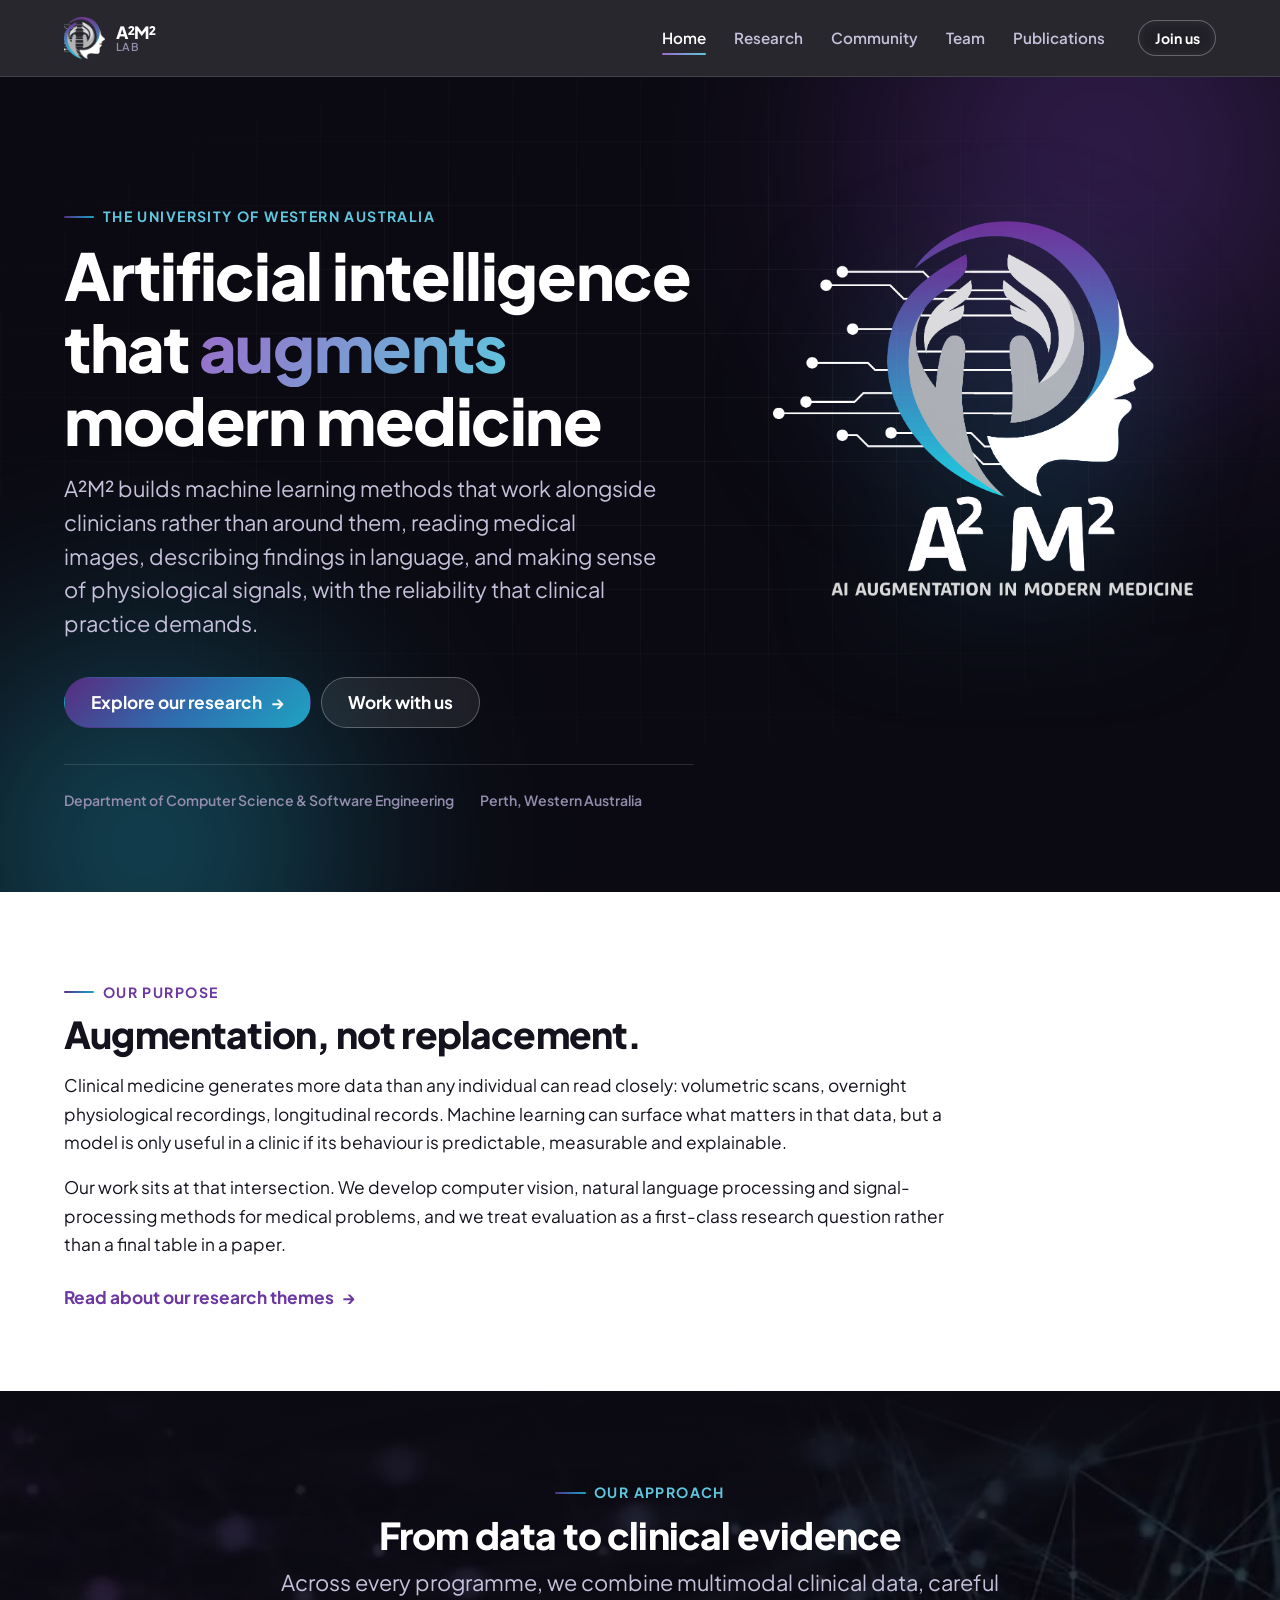
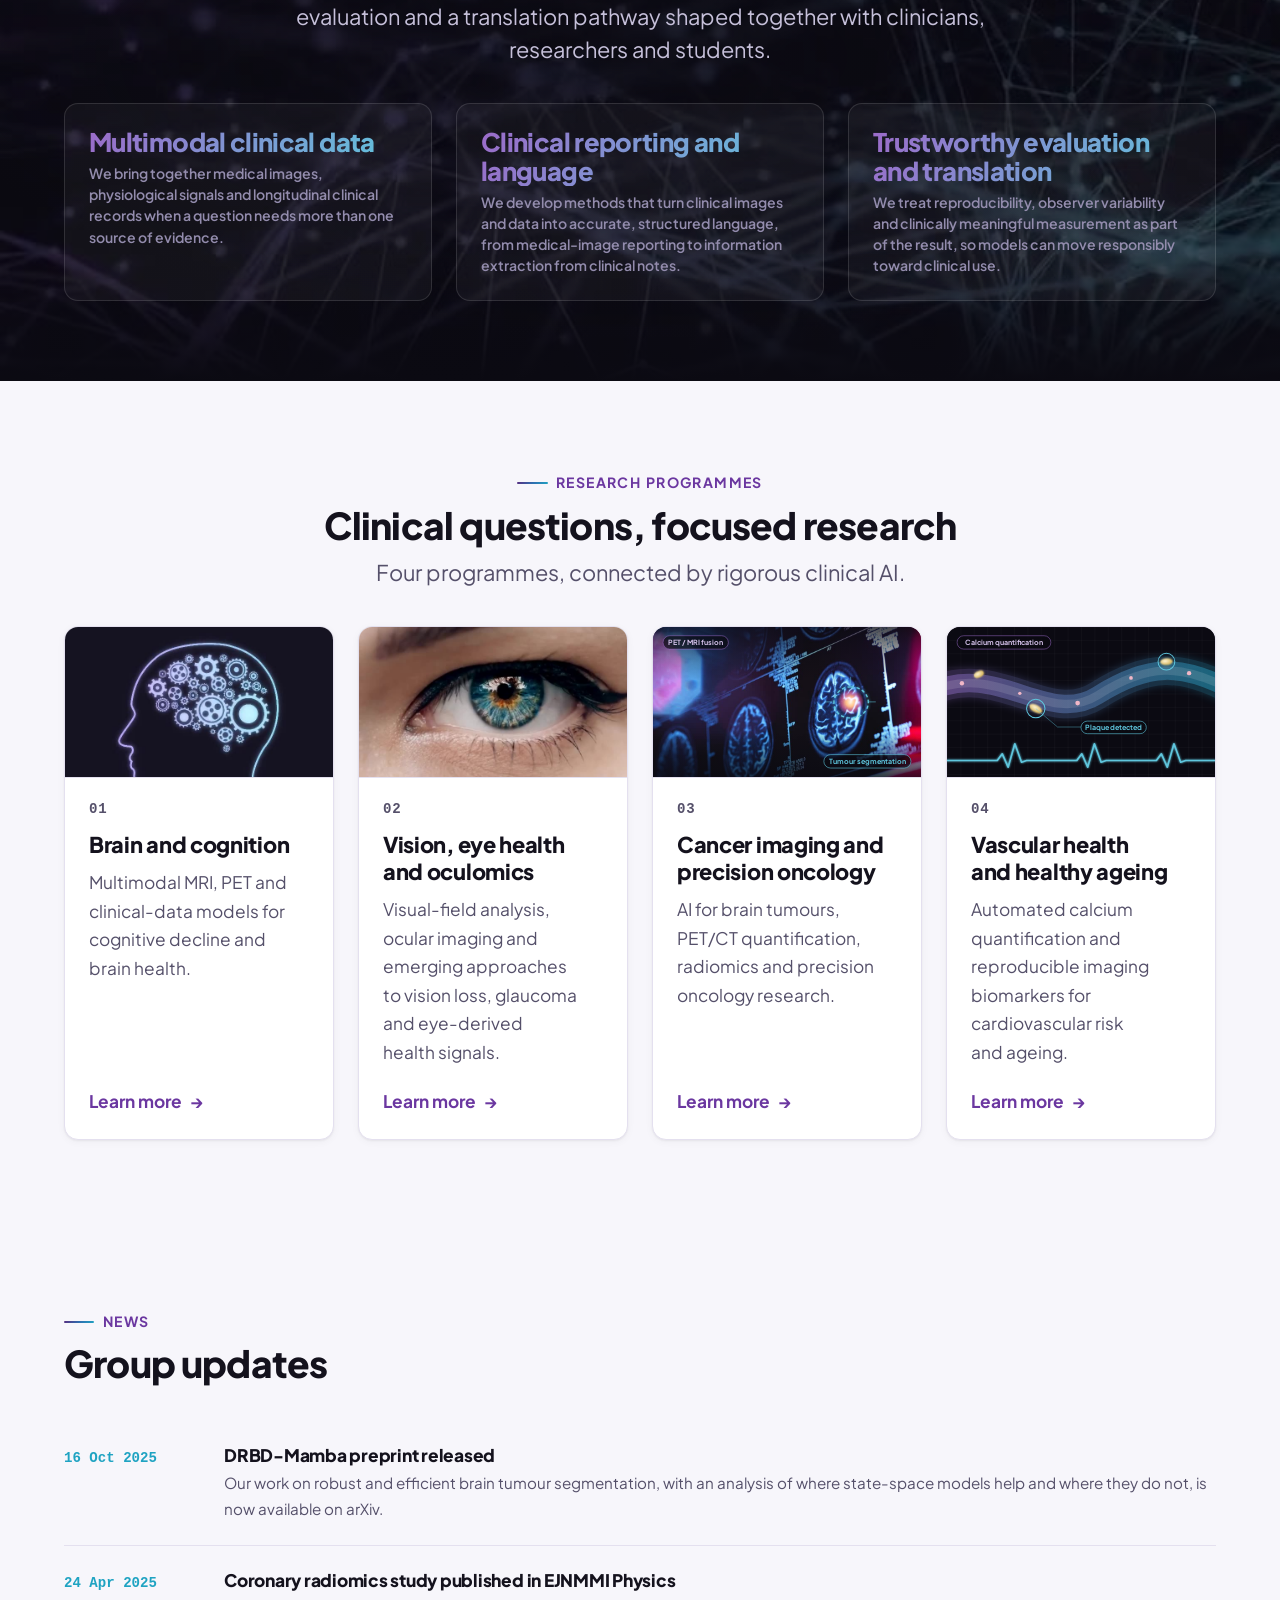
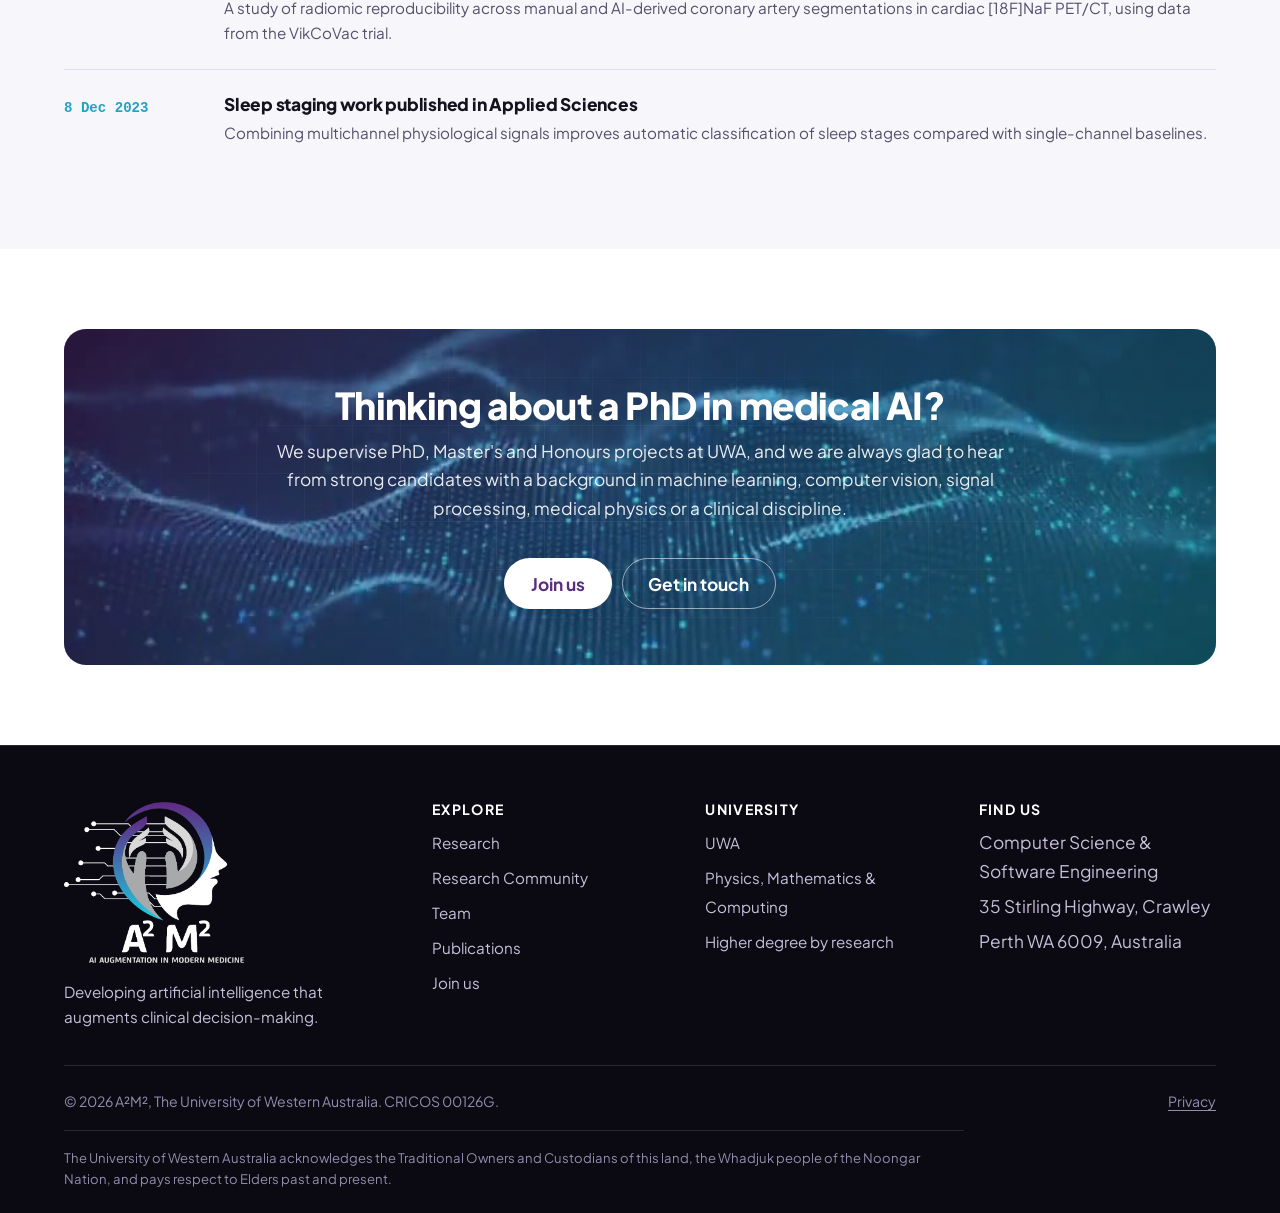
==== commit ff261e22: "add_more_gif" ====
--- a/index.html
+++ b/index.html
@@ -33,7 +33,7 @@
 <link rel="preconnect" href="https://fonts.gstatic.com" crossorigin>
 <link rel="stylesheet" href="https://fonts.googleapis.com/css2?family=Plus+Jakarta+Sans:wght@400;500;600;700;800&display=swap">
 
-<link rel="stylesheet" href="assets/css/styles.css?v=5">
+<link rel="stylesheet" href="assets/css/styles.css?v=6">
 
 <script type="application/ld+json">
 {
@@ -172,7 +172,13 @@
   <!-- ================================================================
        HOW WE WORK — CROSS-CUTTING CAPABILITIES
        =============================================================== -->
-  <section class="section section--dark" id="our-approach">
+  <section class="section section--dark section--media" id="our-approach">
+    <div class="section-bg" aria-hidden="true">
+      <video data-ambient muted loop playsinline preload="metadata"
+             poster="assets/media/bg-network-poster.jpg" width="854" height="480">
+        <source src="assets/media/bg-network.mp4" type="video/mp4">
+      </video>
+    </div>
     <div class="wrap">
       <div class="section-head section-head--center">
         <p class="eyebrow">Our approach</p>
@@ -222,7 +228,7 @@
 
       <div class="grid grid--4" data-reveal-group>
         <a class="card pillar pillar--media card--link" href="research.html#brain-cognition" data-reveal>
-          <span class="pillar__media pillar__media--light" aria-hidden="true">
+          <span class="pillar__media" aria-hidden="true">
             <video data-ambient muted loop playsinline preload="metadata"
                    poster="assets/media/brain-cognition-poster.jpg" width="640" height="360">
               <source src="assets/media/brain-cognition.mp4" type="video/mp4">
@@ -424,7 +430,13 @@
        =============================================================== -->
   <section class="section">
     <div class="wrap">
-      <div class="cta-panel" data-reveal>
+      <div class="cta-panel cta-panel--media" data-reveal>
+        <div class="section-bg" aria-hidden="true">
+          <video data-ambient muted loop playsinline preload="metadata"
+                 poster="assets/media/bg-wave-poster.jpg" width="854" height="480">
+            <source src="assets/media/bg-wave.mp4" type="video/mp4">
+          </video>
+        </div>
         <h2>Thinking about a PhD in medical AI?</h2>
         <p>
           We supervise PhD, Master's and Honours projects at UWA, and we are always glad to
@@ -498,6 +510,6 @@
   </div>
 </footer>
 
-<script src="assets/js/main.js?v=5" defer></script>
+<script src="assets/js/main.js?v=6" defer></script>
 </body>
 </html>
--- a/assets/css/styles.css
+++ b/assets/css/styles.css
@@ -628,7 +628,7 @@
   display: grid;
   grid-template-columns: 1.15fr 0.85fr;
   gap: var(--space-xl);
-  align-items: center;
+  align-items: start;
 }
 
 .hero h1 { color: var(--on-dark); }
@@ -641,9 +641,11 @@
 }
 .hero .btn-row { margin-top: var(--space-lg); }
 
+/* Sits level with the headline rather than the vertical middle of the column. */
 .hero__figure {
   display: grid;
   place-items: center;
+  margin-top: var(--space-md);
 }
 .hero__figure img {
   width: min(100%, 420px);
@@ -665,8 +667,9 @@
 @media (max-width: 900px) {
   .hero { padding-block: var(--space-2xl) var(--space-xl); }
   .hero__inner { grid-template-columns: 1fr; gap: var(--space-lg); }
-  .hero__figure { order: -1; }
-  .hero__figure img { width: min(68%, 260px); }
+  .hero__figure { order: -1; margin-top: 0; justify-items: start; }
+  /* The header already shows the mark, so keep this small and let the headline lead. */
+  .hero__figure img { width: min(40%, 150px); }
 }
 
 /* Compact hero for interior pages. */
@@ -882,6 +885,39 @@
   color: var(--on-dark-soft);
 }
 
+/* Ambient background video for a section or panel. Decorative only. */
+.section--media {
+  position: relative;
+  isolation: isolate;
+  overflow: hidden;
+}
+.section-bg {
+  position: absolute;
+  inset: 0;
+  z-index: -1;
+  pointer-events: none;
+}
+.section-bg video {
+  width: 100%;
+  height: 100%;
+  object-fit: cover;
+}
+.section--media .section-bg video { opacity: 0.4; }
+/* Fade the edges and centre so text over the video stays readable. */
+.section--media .section-bg::after {
+  content: "";
+  position: absolute;
+  inset: 0;
+  background:
+    radial-gradient(ellipse 70% 60% at 50% 45%, rgba(11, 10, 18, 0.55), transparent 80%),
+    linear-gradient(to bottom, var(--ink-900), transparent 22%, transparent 78%, var(--ink-900));
+}
+.cta-panel--media .section-bg { z-index: -2; }
+.cta-panel--media .section-bg video {
+  opacity: 0.55;
+  mix-blend-mode: screen;
+}
+
 /* Full-width gradient call to action. */
 .cta-panel {
   position: relative;
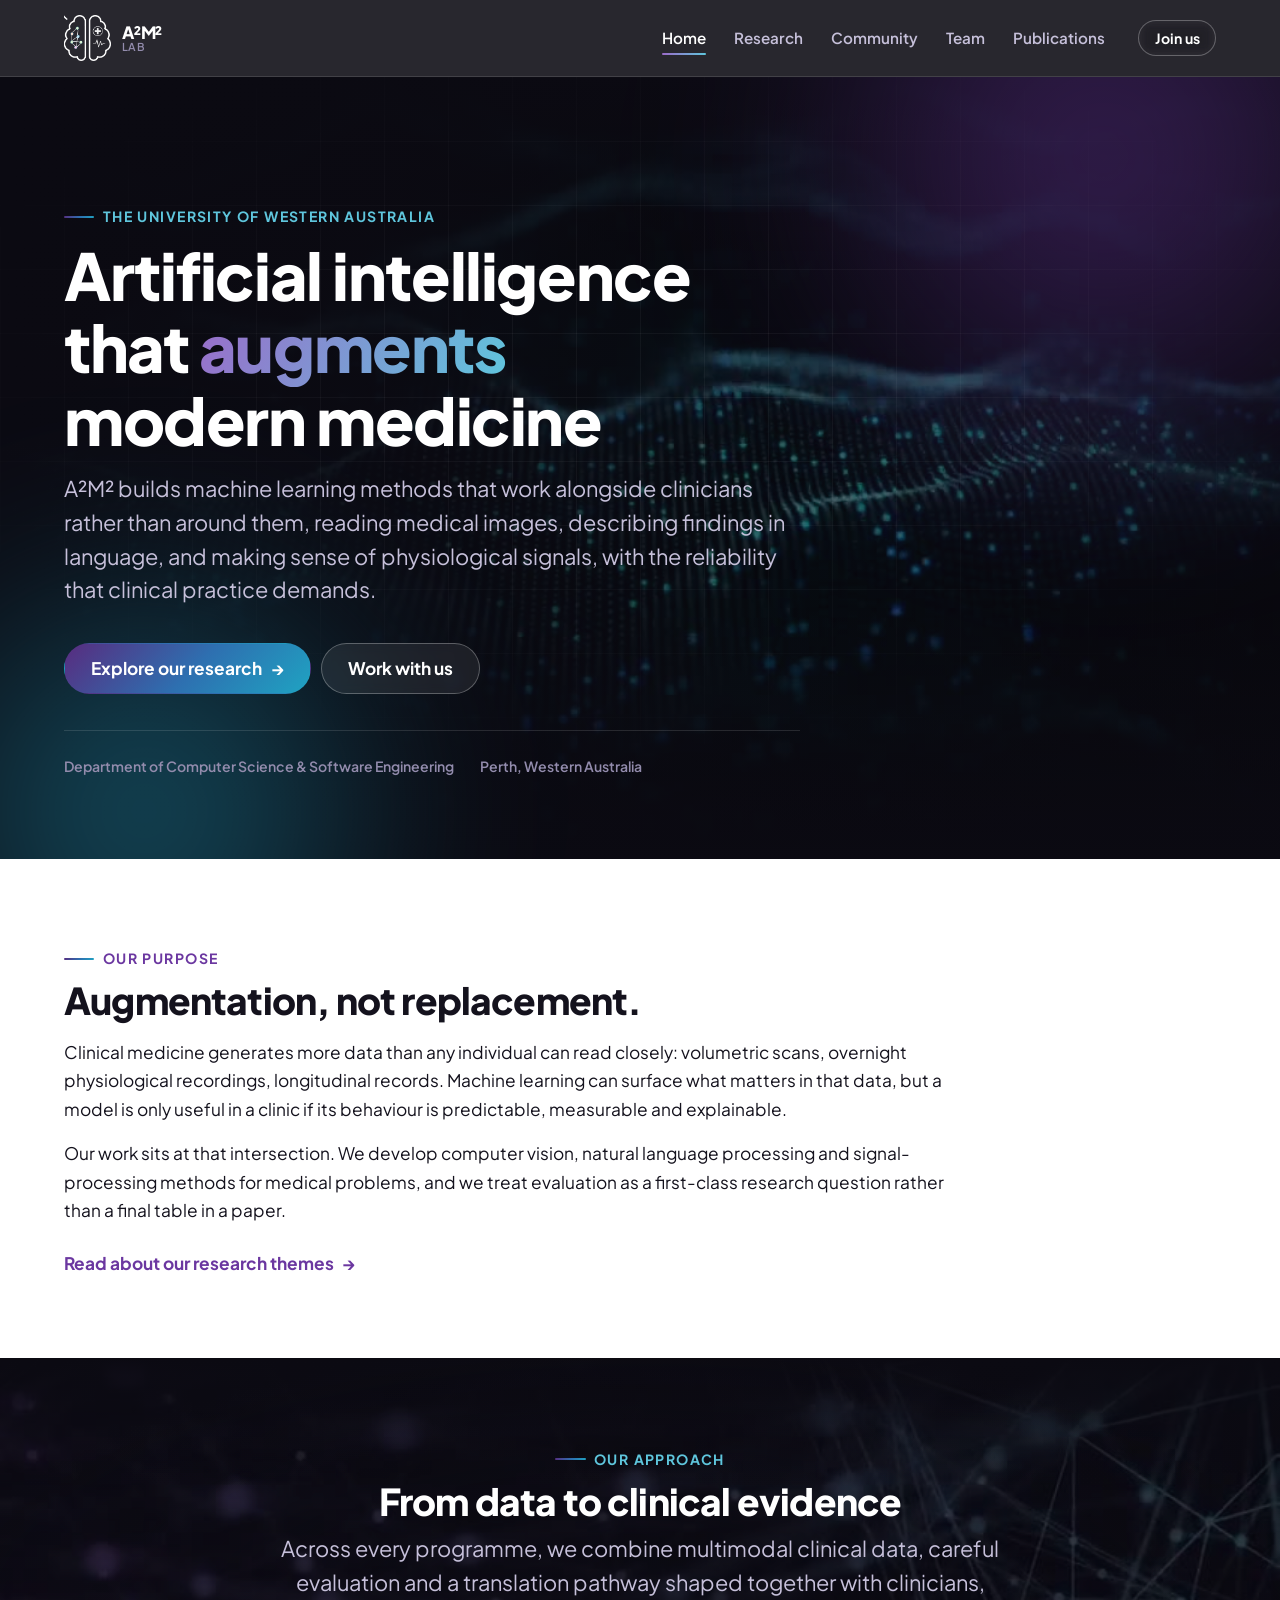
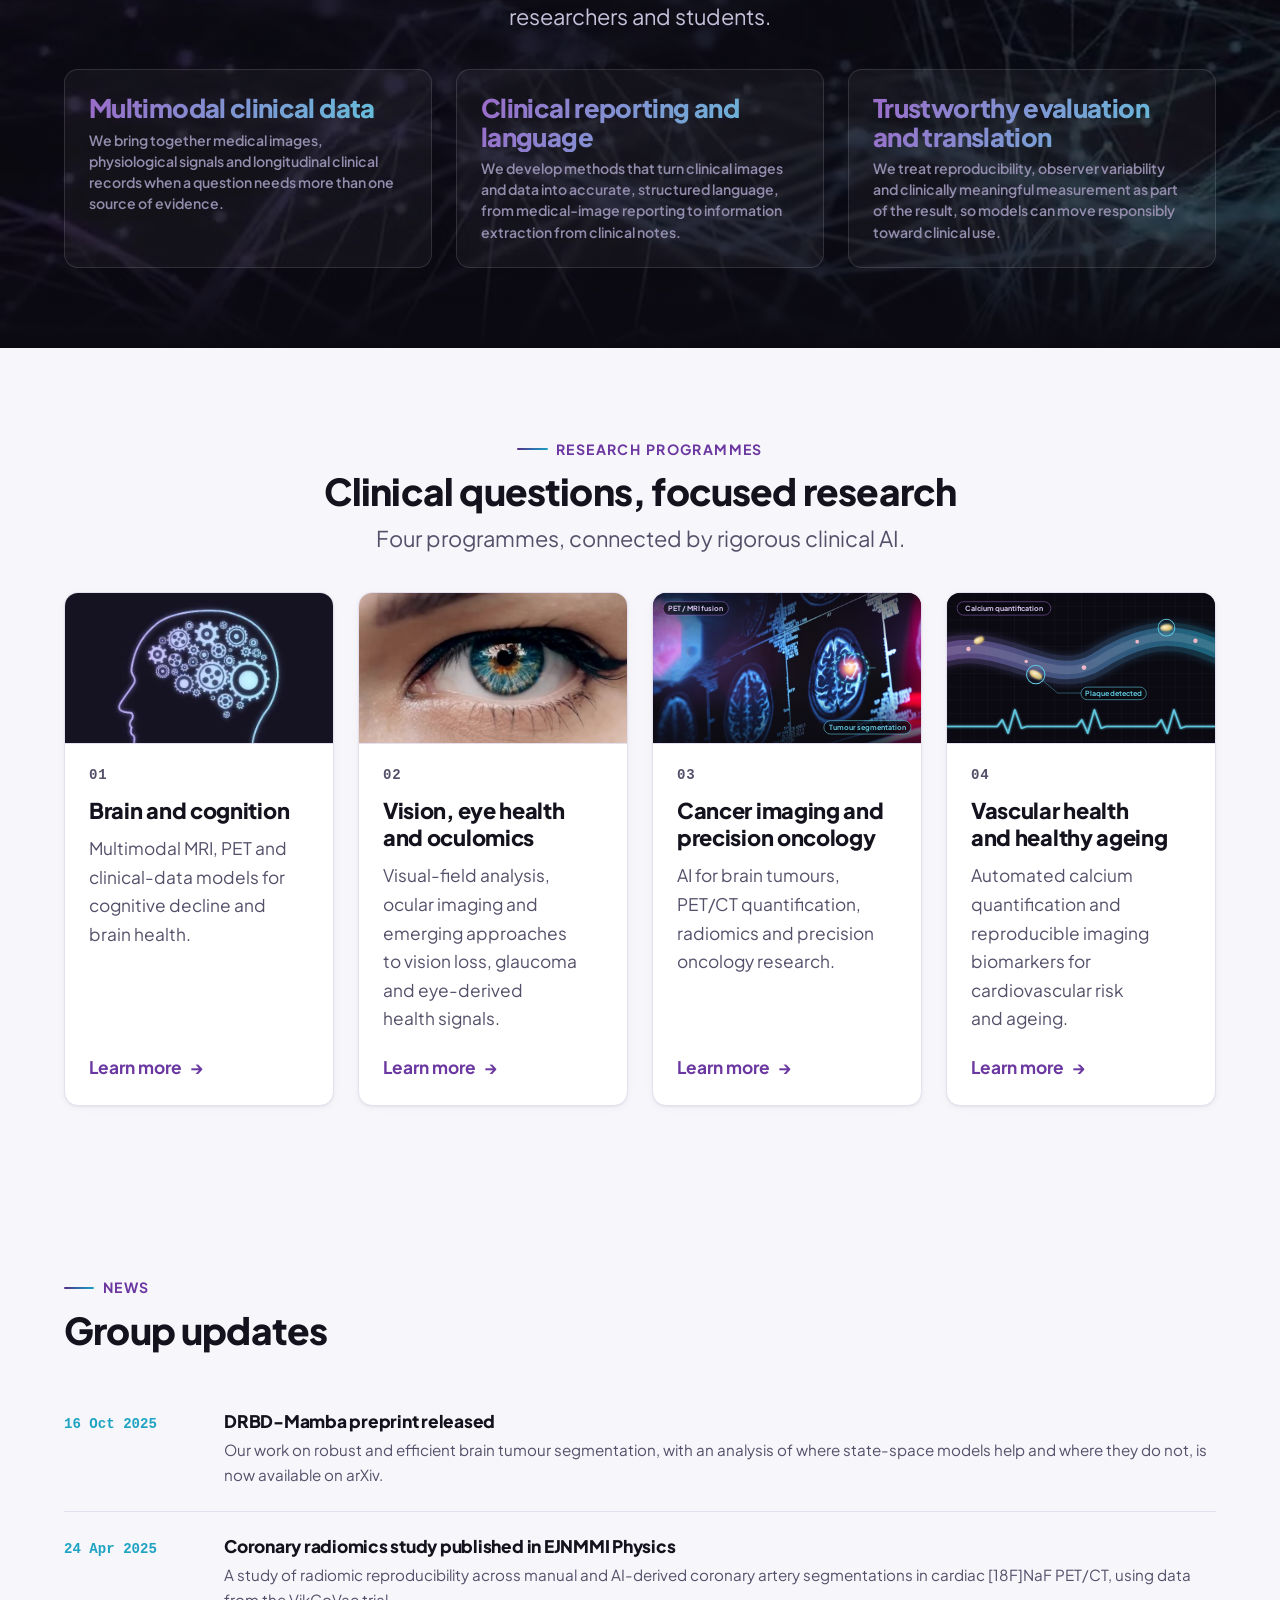
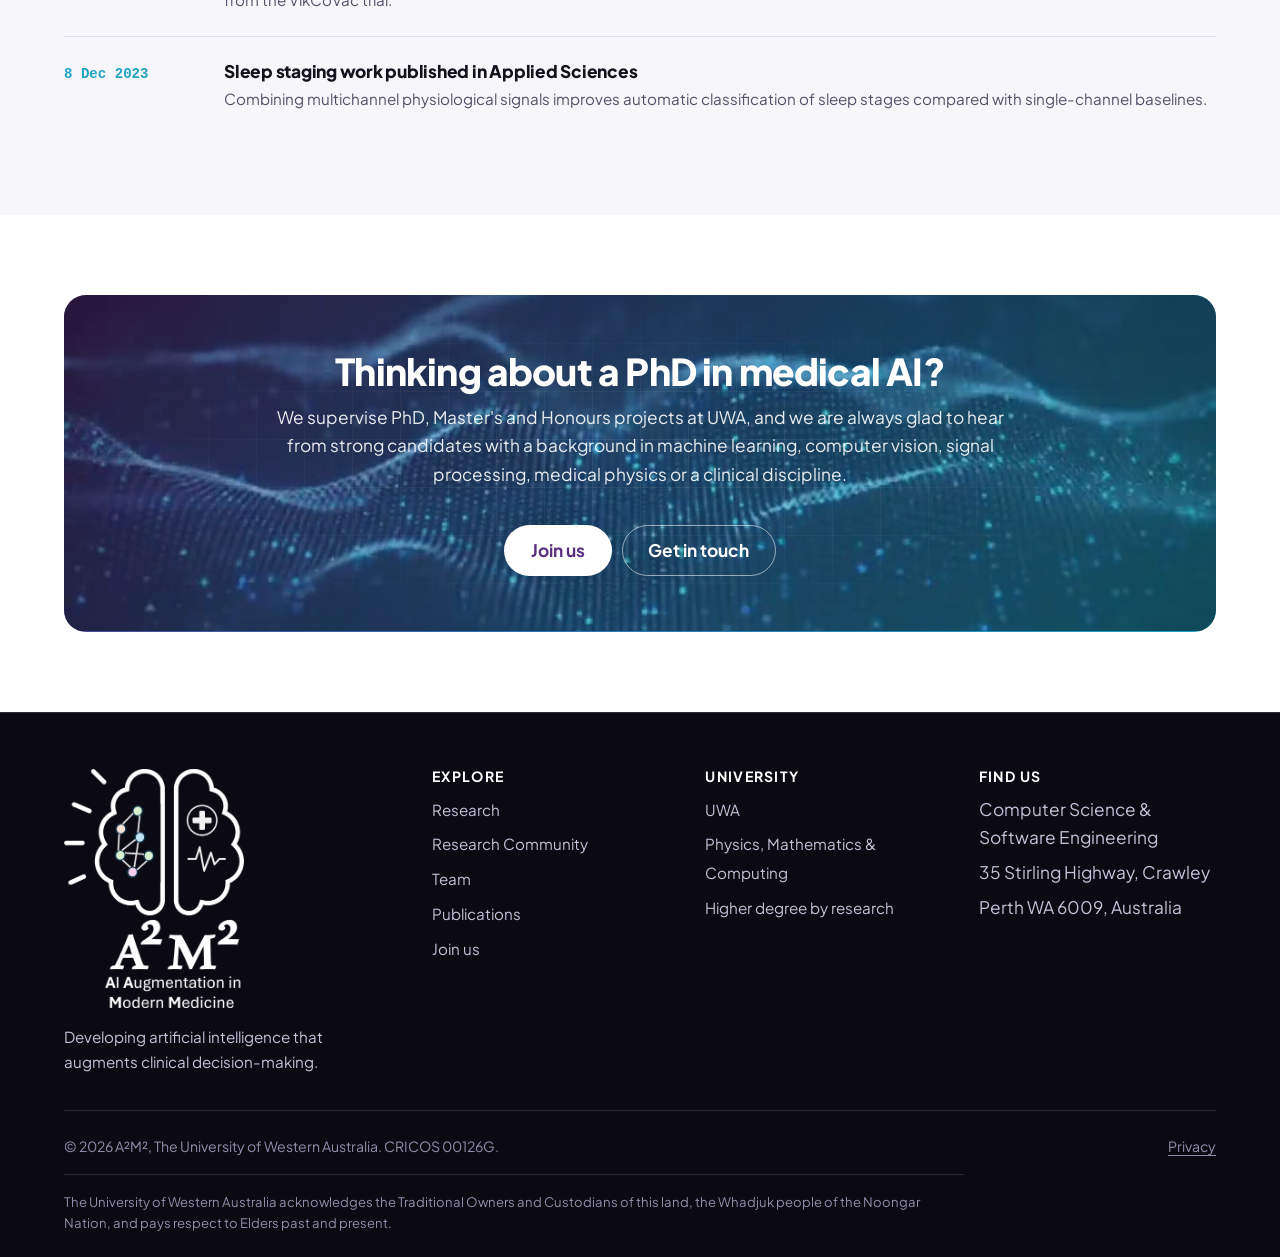
==== commit 911c4290: "Replace hero logo with particle animation and adopt new brain logo - Swap the static hero logo for a" ====
--- a/index.html
+++ b/index.html
@@ -22,9 +22,9 @@
 <meta name="twitter:card" content="summary_large_image">
 
 <!-- Icons -->
-<link rel="icon" href="assets/img/favicon.ico" sizes="any">
-<link rel="icon" href="assets/img/icon-512.png" type="image/png" sizes="512x512">
-<link rel="apple-touch-icon" href="assets/img/apple-touch-icon.png">
+<link rel="icon" href="assets/img/favicon.ico?v=2" sizes="any">
+<link rel="icon" href="assets/img/icon-512.png?v=2" type="image/png" sizes="512x512">
+<link rel="apple-touch-icon" href="assets/img/apple-touch-icon.png?v=2">
 <link rel="manifest" href="site.webmanifest">
 <meta name="theme-color" content="#0B0A12">
 
@@ -33,7 +33,7 @@
 <link rel="preconnect" href="https://fonts.gstatic.com" crossorigin>
 <link rel="stylesheet" href="https://fonts.googleapis.com/css2?family=Plus+Jakarta+Sans:wght@400;500;600;700;800&display=swap">
 
-<link rel="stylesheet" href="assets/css/styles.css?v=6">
+<link rel="stylesheet" href="assets/css/styles.css?v=9">
 
 <script type="application/ld+json">
 {
@@ -42,7 +42,7 @@
   "name": "A²M² — AI Augmentation in Modern Medicine",
   "alternateName": "A2M2",
   "url": "https://a2m2-uwa.github.io/a2m2-website/",
-  "logo": "https://a2m2-uwa.github.io/a2m2-website/assets/img/logo-full.png",
+  "logo": "https://a2m2-uwa.github.io/a2m2-website/assets/img/logo-full.png?v=2",
   "description": "Research group developing artificial intelligence that augments clinical decision-making, based in the Department of Computer Science and Software Engineering at The University of Western Australia.",
   "parentOrganization": {
     "@type": "CollegeOrUniversity",
@@ -72,7 +72,7 @@
 <header class="site-header">
   <div class="wrap site-header__inner">
     <a class="brand" href="index.html">
-      <img src="assets/img/logo-mark-tight.png" alt="" width="752" height="779">
+      <img src="assets/img/logo-mark-tight.png?v=2" alt="" width="654" height="644">
       <span class="brand__text">
         <span class="brand__name">A²M²</span>
         <span class="brand__sub">Lab</span>
@@ -106,10 +106,16 @@
   <!-- ================================================================
        HERO
        =============================================================== -->
-  <section class="hero">
+  <section class="hero hero--media">
+    <div class="hero__media" aria-hidden="true">
+      <video data-ambient muted loop playsinline preload="metadata"
+             poster="assets/media/hero-particles-poster.jpg" width="1152" height="648">
+        <source src="assets/media/hero-particles.mp4" type="video/mp4">
+      </video>
+    </div>
     <div class="hero__grid" aria-hidden="true"></div>
     <div class="wrap hero__inner">
-      <div>
+      <div class="hero__copy">
         <p class="eyebrow">The University of Western Australia</p>
         <h1>Artificial intelligence that <span class="gradient-text">augments</span> modern medicine</h1>
         <p class="hero__lede">
@@ -129,11 +135,6 @@
         </p>
       </div>
 
-      <div class="hero__figure">
-        <img src="assets/img/logo-full.png"
-             alt="The A²M² logo: a human profile encircled by a purple-to-teal gradient ring with cradling hands and circuit traces."
-             width="1185" height="1059" fetchpriority="high">
-      </div>
     </div>
   </section>
 
@@ -461,7 +462,7 @@
   <div class="wrap">
     <div class="site-footer__top">
       <div class="site-footer__about">
-        <img src="assets/img/logo-full.png" alt="A²M² — AI Augmentation in Modern Medicine" width="1185" height="1059">
+        <img src="assets/img/logo-full.png?v=2" alt="A²M² — AI Augmentation in Modern Medicine" width="792" height="1051">
         <p>
           Developing artificial intelligence that augments clinical decision-making.
         </p>
@@ -510,6 +511,6 @@
   </div>
 </footer>
 
-<script src="assets/js/main.js?v=6" defer></script>
+<script src="assets/js/main.js?v=9" defer></script>
 </body>
 </html>
--- a/assets/css/styles.css
+++ b/assets/css/styles.css
@@ -452,7 +452,9 @@
   color: var(--on-dark);
   flex-shrink: 0;
 }
-.brand img { height: 42px; width: auto; }
+/* The brain mark is fine line art, so it needs a little more height than a
+   solid mark would to stay legible beside the wordmark. */
+.brand img { height: 46px; width: auto; }
 .brand__text { display: flex; flex-direction: column; line-height: 1.1; }
 .brand__name {
   font-weight: 800;
@@ -631,6 +633,35 @@
   align-items: start;
 }
 
+/* Ambient particle backdrop used instead of a static logo in the hero.
+   Decorative: the headline carries the message on its own. */
+.hero--media .hero__inner { grid-template-columns: minmax(0, 1fr); }
+.hero--media .hero__copy { max-width: 46rem; }
+
+.hero__media {
+  position: absolute;
+  inset: 0;
+  z-index: -3;
+  pointer-events: none;
+}
+.hero__media video {
+  width: 100%;
+  height: 100%;
+  object-fit: cover;
+  /* Bias the wave to the right, where the eye expects a visual. */
+  object-position: 72% 50%;
+  opacity: 0.6;
+}
+/* Darken the left so the headline keeps full contrast, and fade the edges. */
+.hero__media::after {
+  content: "";
+  position: absolute;
+  inset: 0;
+  background:
+    linear-gradient(to right, var(--ink-900) 0%, rgba(11, 10, 18, 0.92) 30%, rgba(11, 10, 18, 0.35) 62%, rgba(11, 10, 18, 0.6) 100%),
+    linear-gradient(to bottom, var(--ink-900), transparent 26%, transparent 68%, var(--ink-900));
+}
+
 .hero h1 { color: var(--on-dark); }
 .hero__lede {
   font-size: var(--step-1);
@@ -641,7 +672,6 @@
 }
 .hero .btn-row { margin-top: var(--space-lg); }
 
-/* Sits level with the headline rather than the vertical middle of the column. */
 .hero__figure {
   display: grid;
   place-items: center;
@@ -670,6 +700,14 @@
   .hero__figure { order: -1; margin-top: 0; justify-items: start; }
   /* The header already shows the mark, so keep this small and let the headline lead. */
   .hero__figure img { width: min(40%, 150px); }
+
+  /* Text spans the full width here, so dim the backdrop evenly instead of
+     only on the left. */
+  .hero__media video { opacity: 0.45; object-position: 60% 40%; }
+  .hero__media::after {
+    background:
+      linear-gradient(to bottom, rgba(11, 10, 18, 0.9) 0%, rgba(11, 10, 18, 0.72) 45%, rgba(11, 10, 18, 0.9) 100%);
+  }
 }
 
 /* Compact hero for interior pages. */
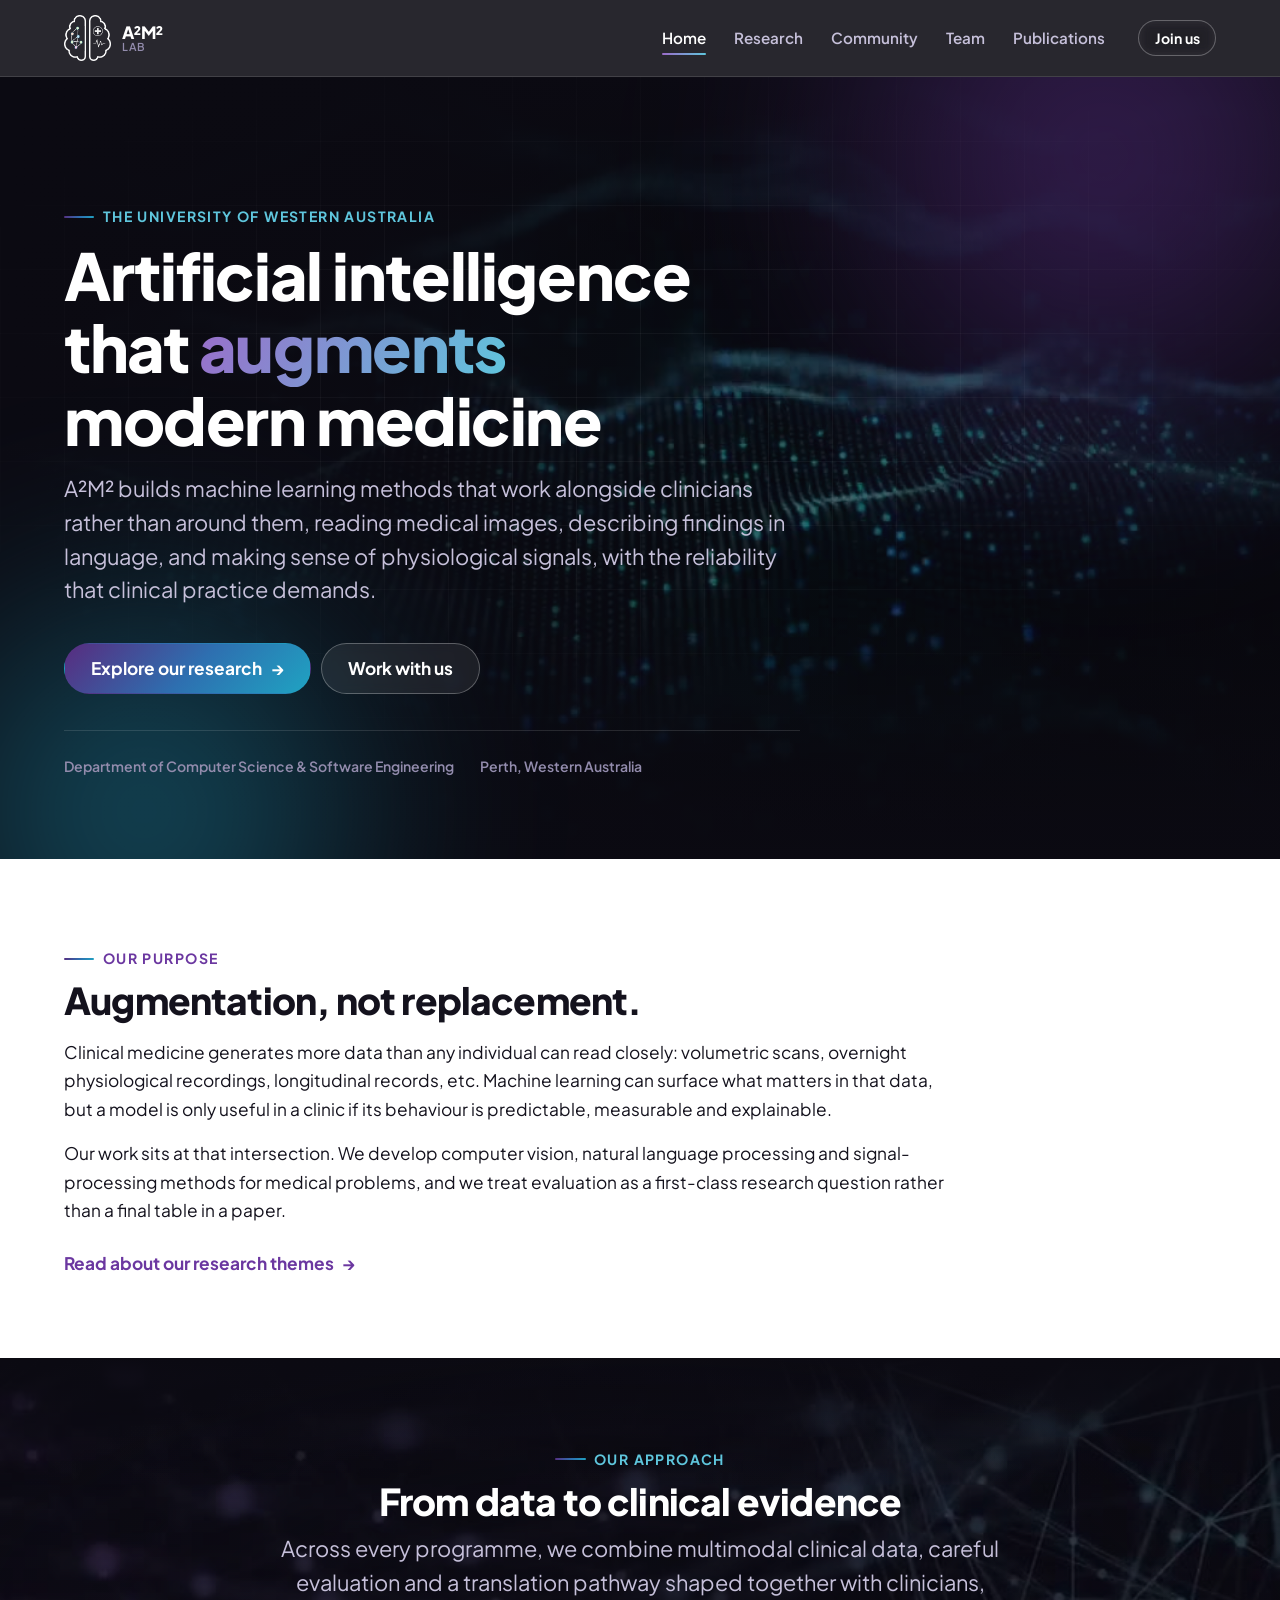
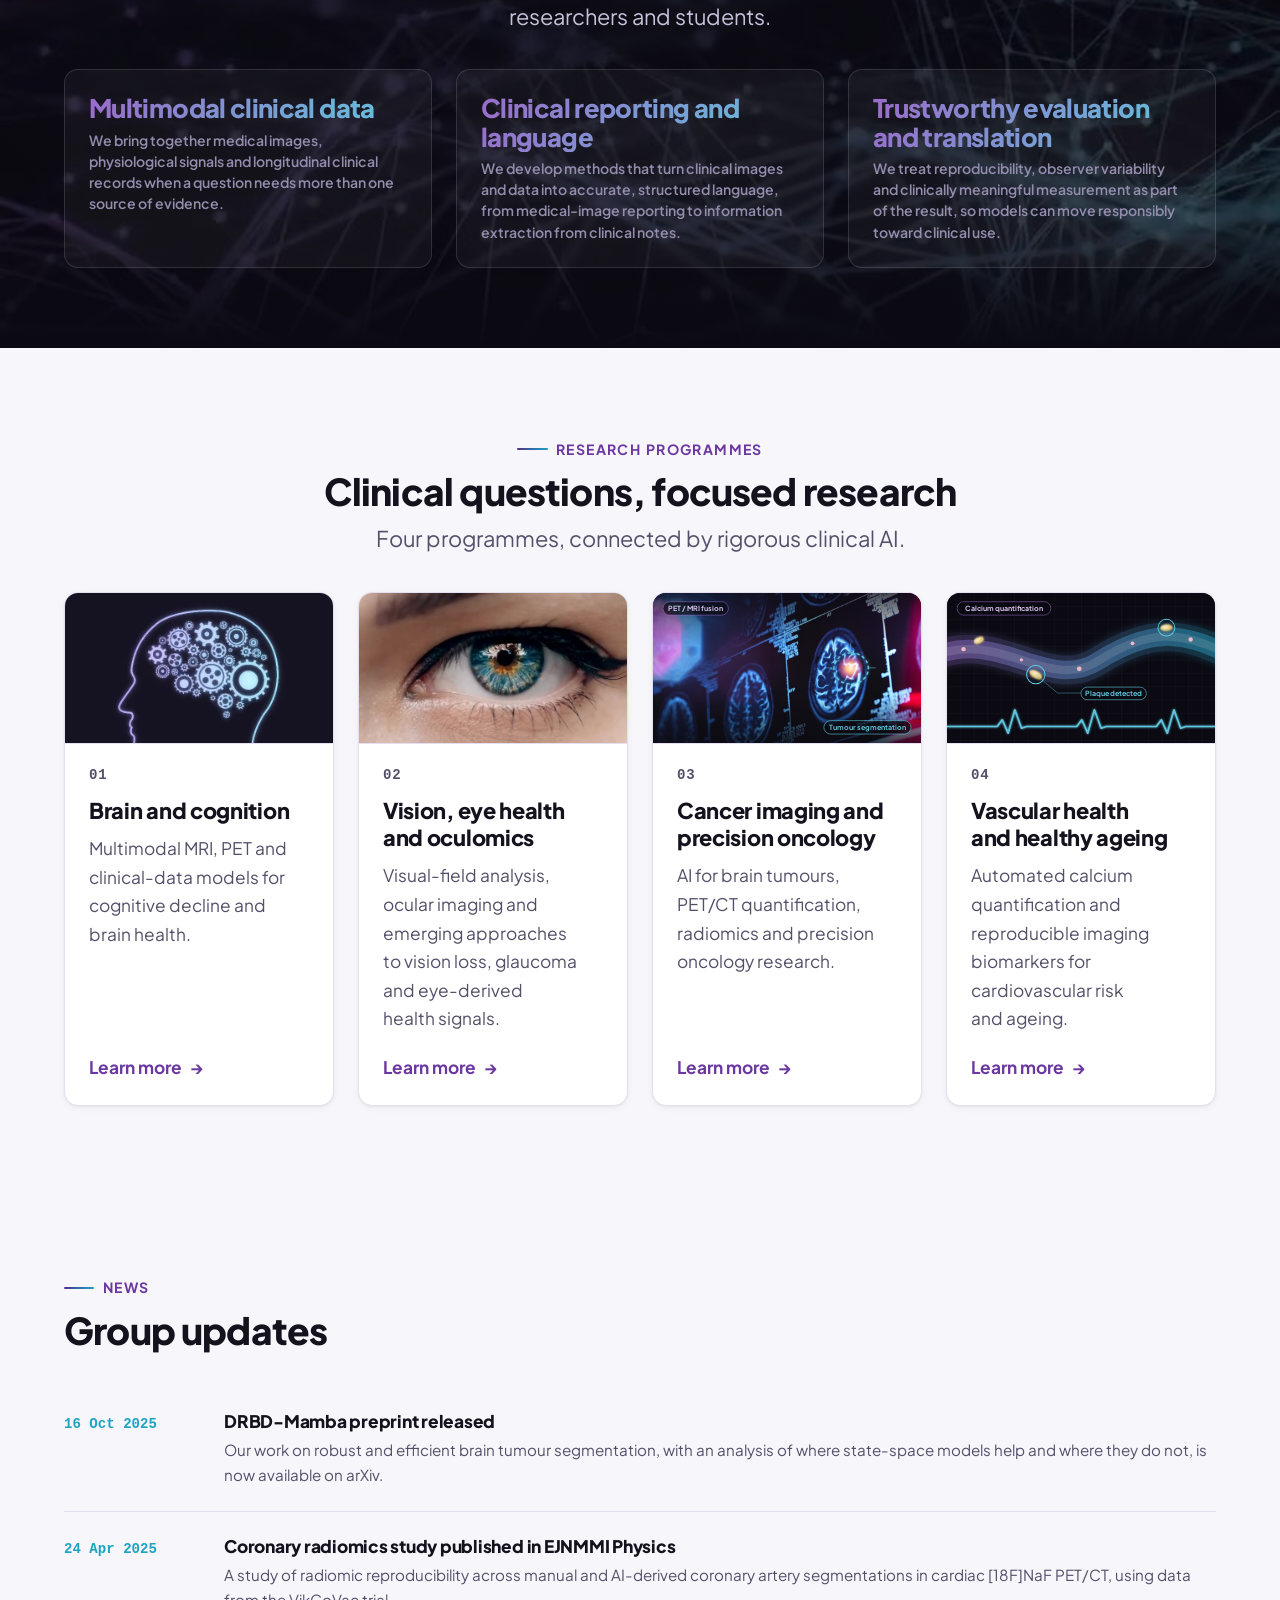
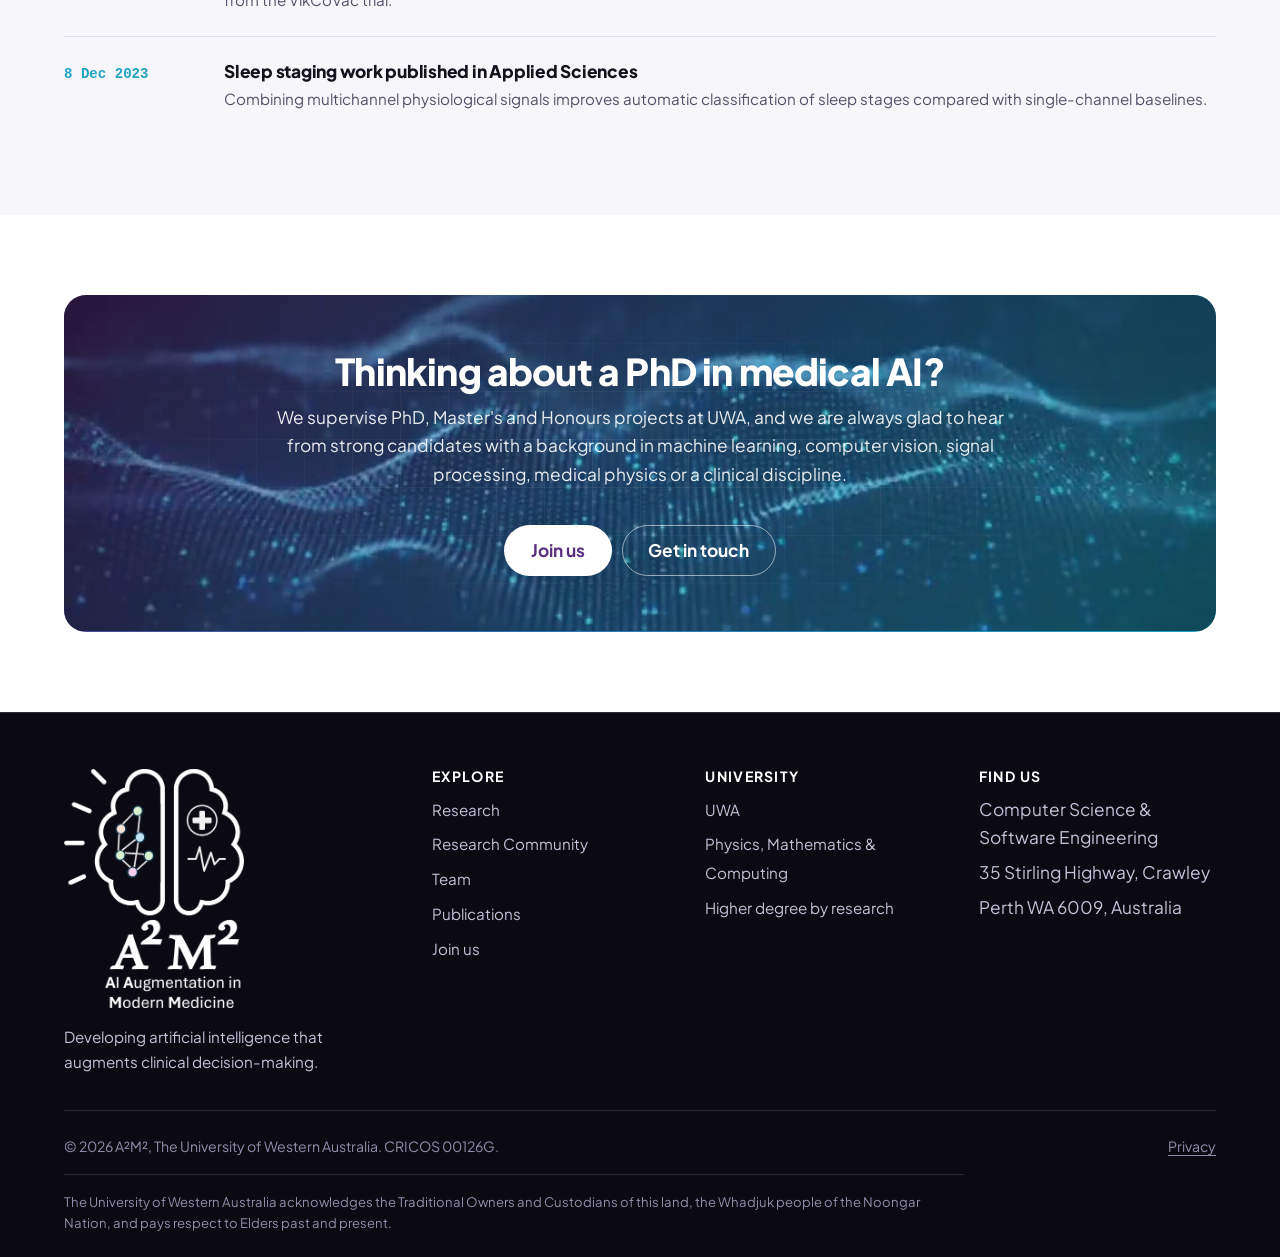
==== commit adadcf00: "Apply website feedback and add QR codes Copy changes from the feedback document: - index: close the " ====
--- a/index.html
+++ b/index.html
@@ -33,7 +33,7 @@
 <link rel="preconnect" href="https://fonts.gstatic.com" crossorigin>
 <link rel="stylesheet" href="https://fonts.googleapis.com/css2?family=Plus+Jakarta+Sans:wght@400;500;600;700;800&display=swap">
 
-<link rel="stylesheet" href="assets/css/styles.css?v=9">
+<link rel="stylesheet" href="assets/css/styles.css?v=10">
 
 <script type="application/ld+json">
 {
@@ -150,7 +150,7 @@
           <div class="prose" style="margin-top: var(--space-sm);">
             <p>
               Clinical medicine generates more data than any individual can read closely:
-              volumetric scans, overnight physiological recordings, longitudinal records.
+              volumetric scans, overnight physiological recordings, longitudinal records, etc.
               Machine learning can surface what matters in that data, but a model is only
               useful in a clinic if its behaviour is predictable, measurable and explainable.
             </p>
@@ -511,6 +511,6 @@
   </div>
 </footer>
 
-<script src="assets/js/main.js?v=9" defer></script>
+<script src="assets/js/main.js?v=10" defer></script>
 </body>
 </html>
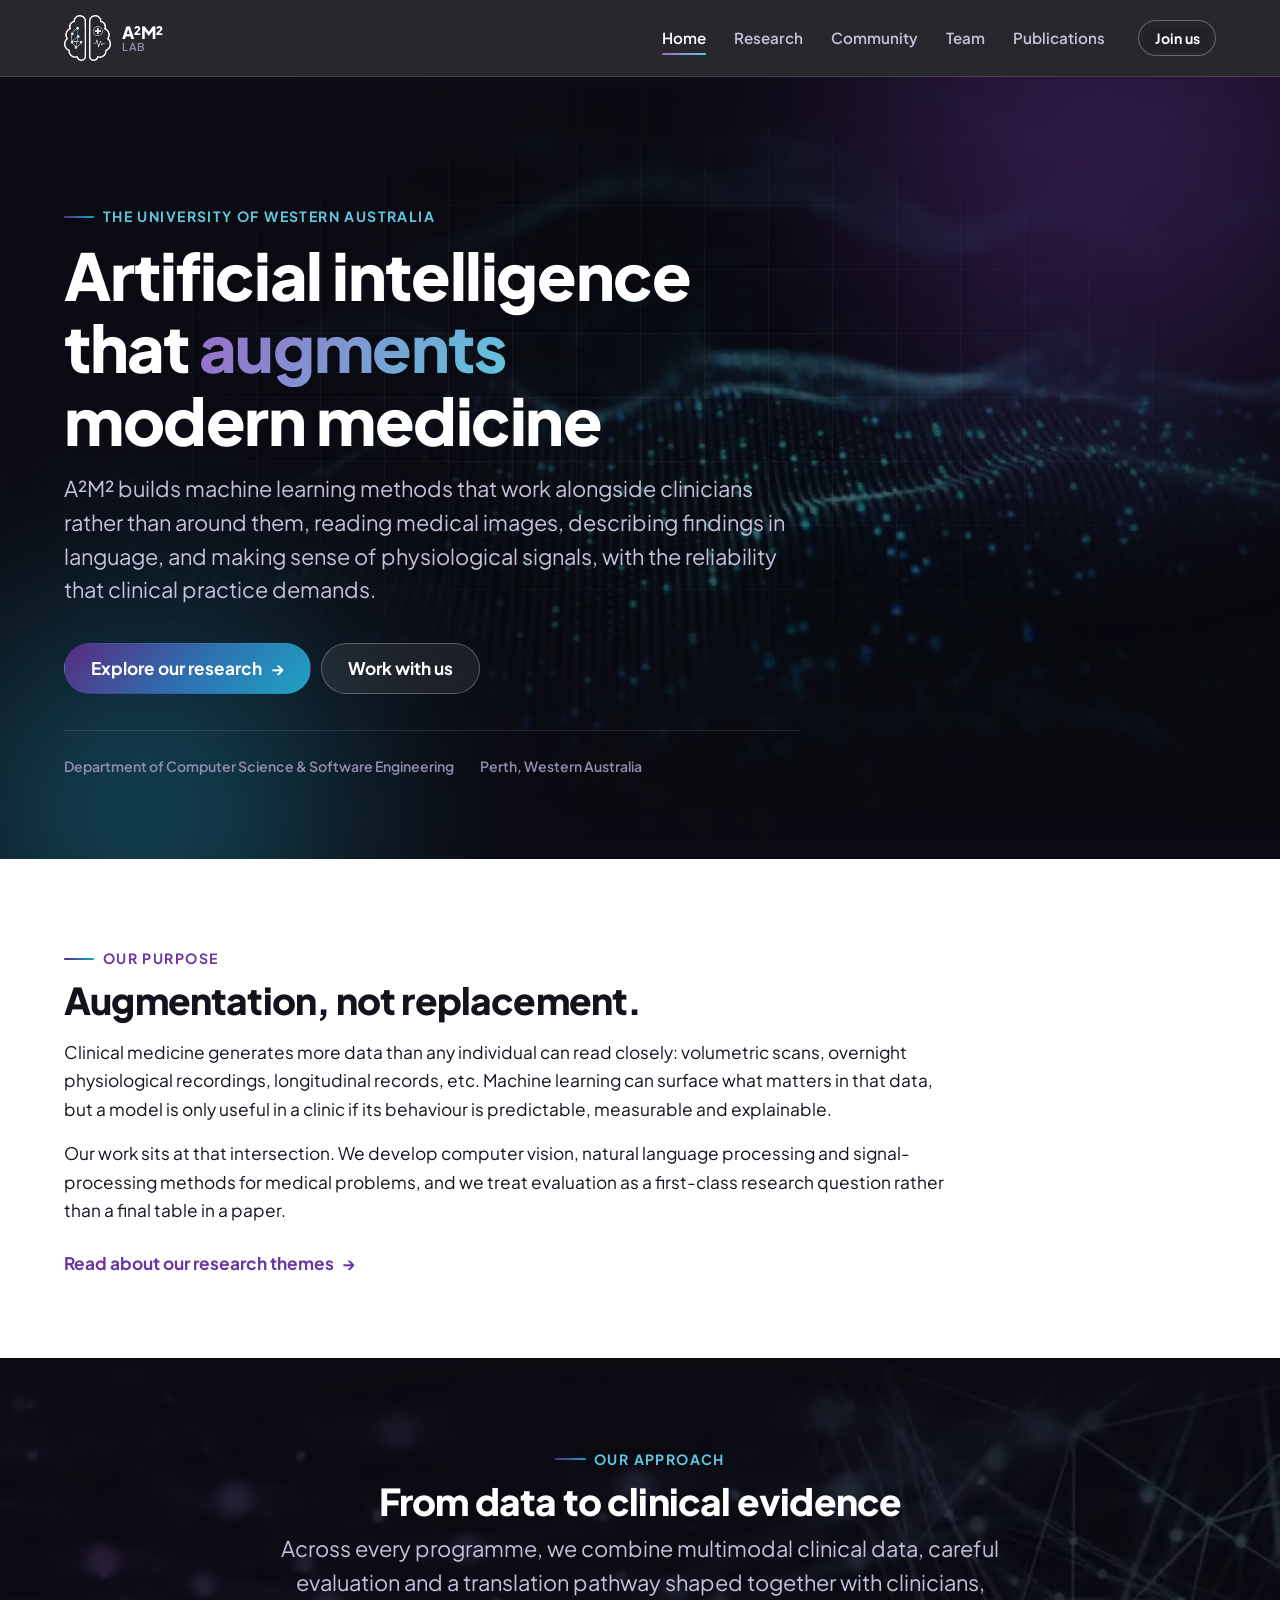
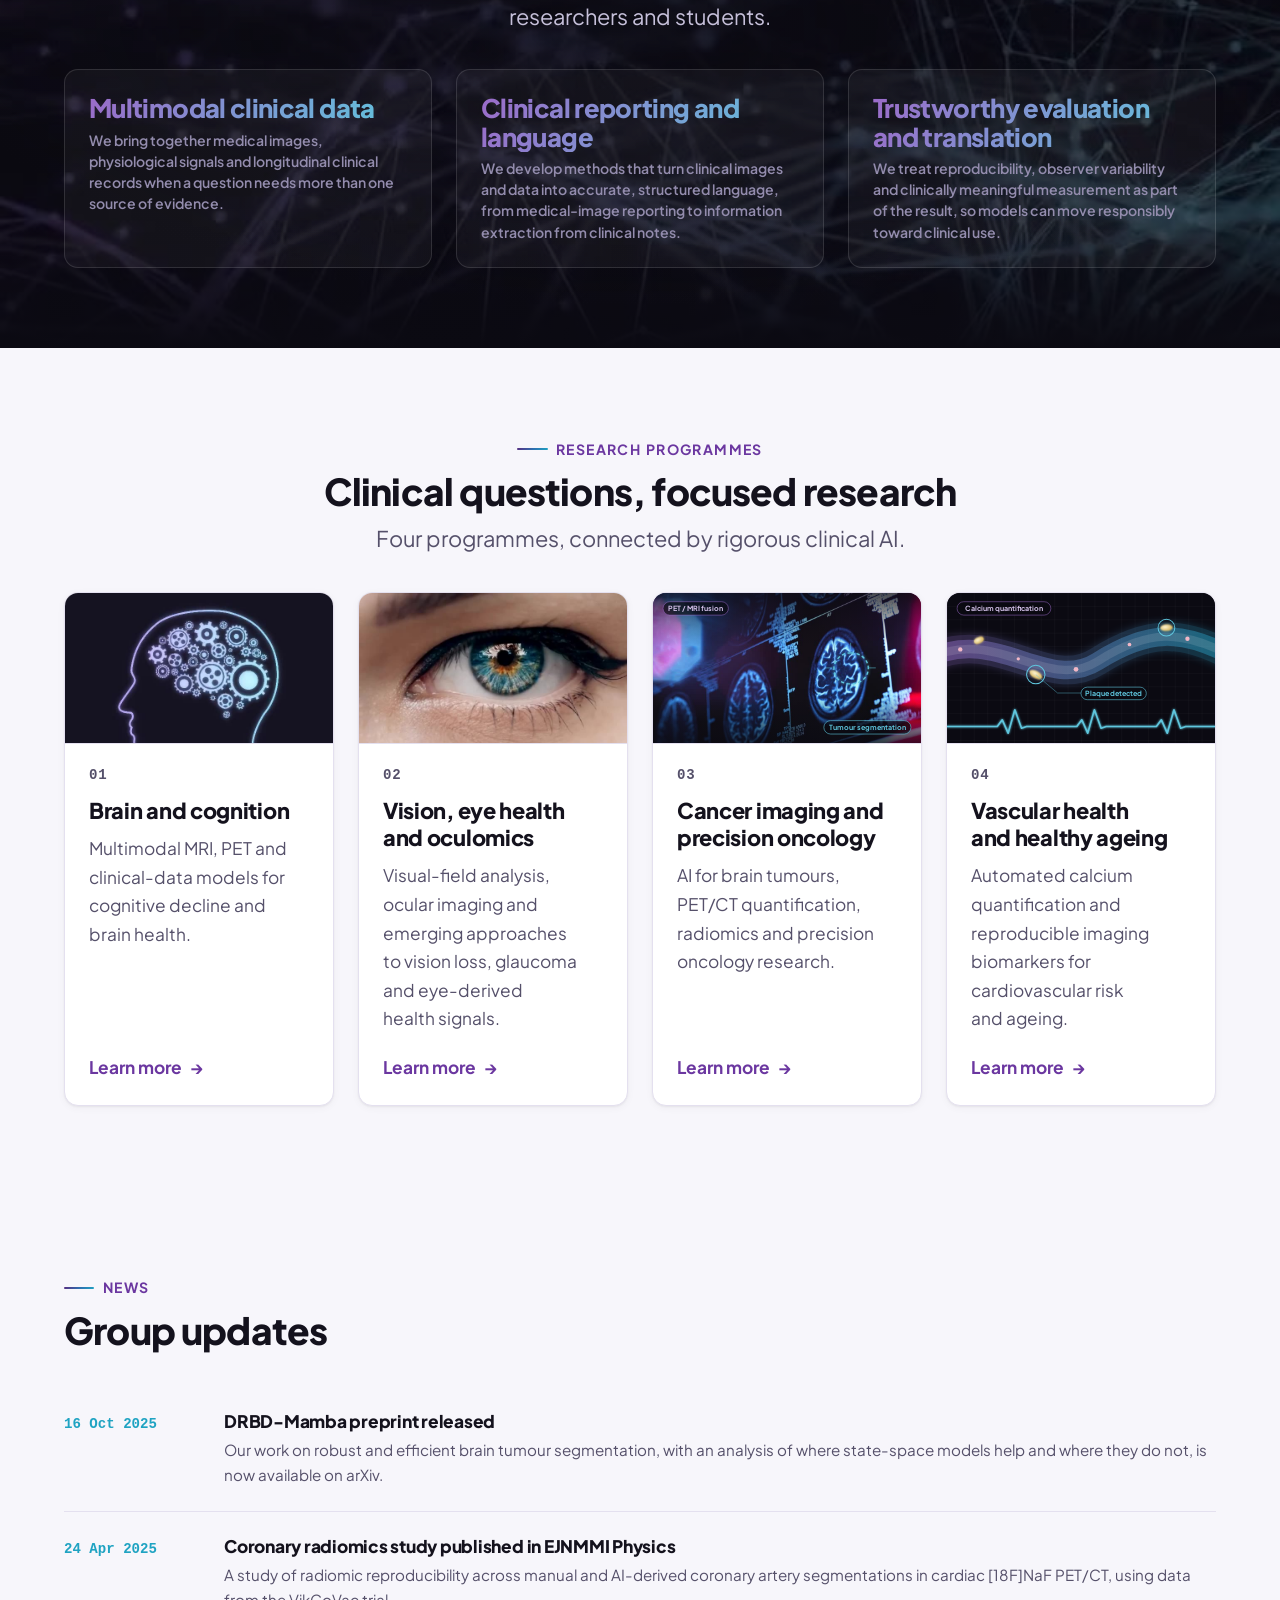
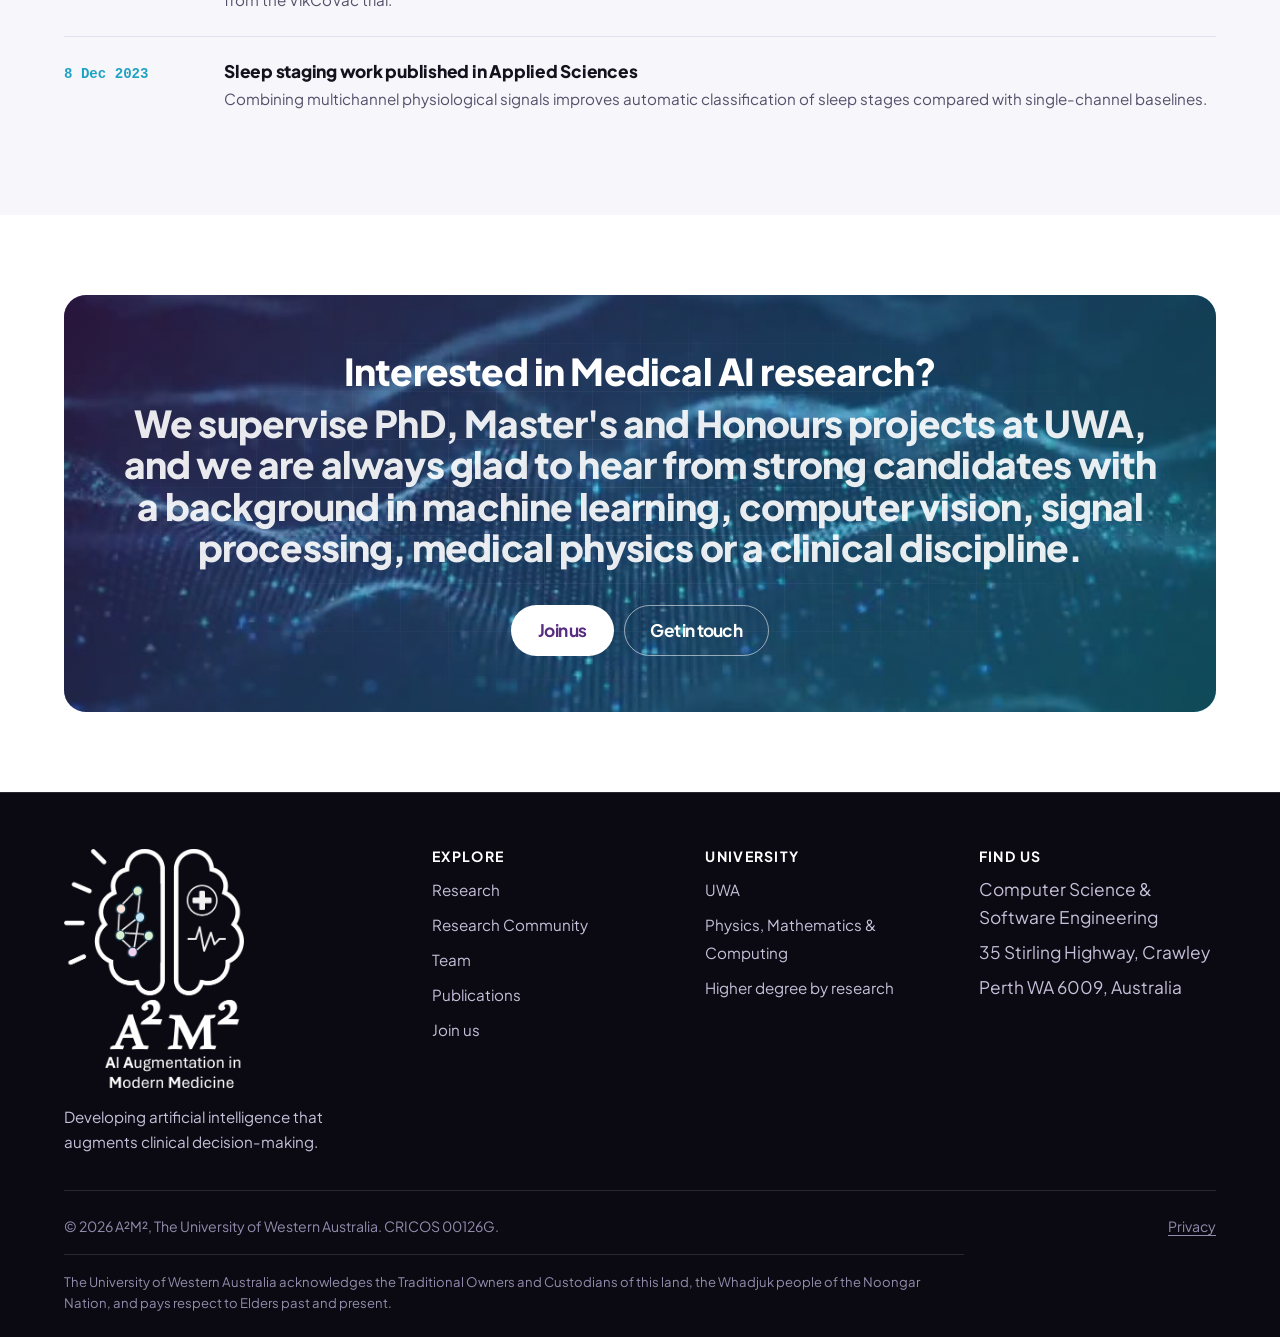
==== commit 87878a1b: "feedback1-1" ====
--- a/index.html
+++ b/index.html
@@ -438,7 +438,7 @@
             <source src="assets/media/bg-wave.mp4" type="video/mp4">
           </video>
         </div>
-        <h2>Thinking about a PhD in medical AI?</h2>
+        <h2>Interested in Medical AI research?
         <p>
           We supervise PhD, Master's and Honours projects at UWA, and we are always glad to
           hear from strong candidates with a background in machine learning, computer vision,
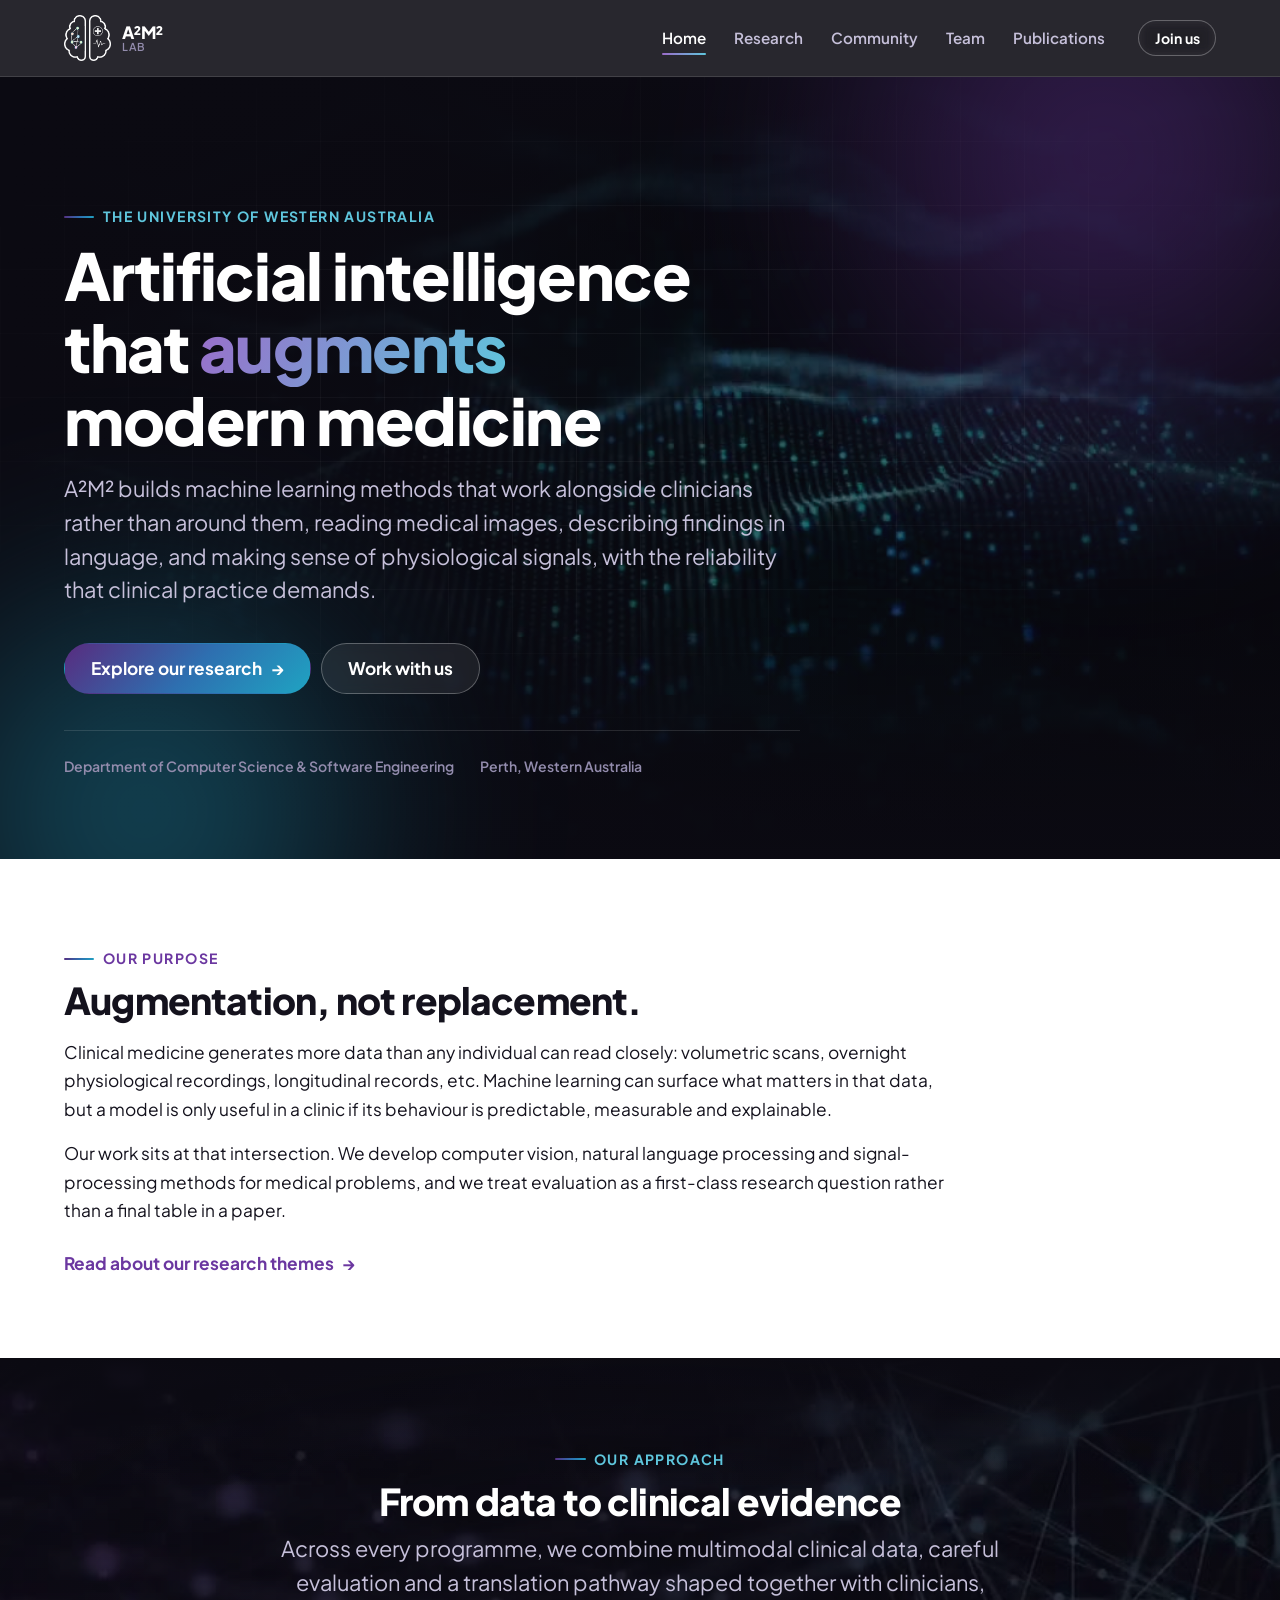
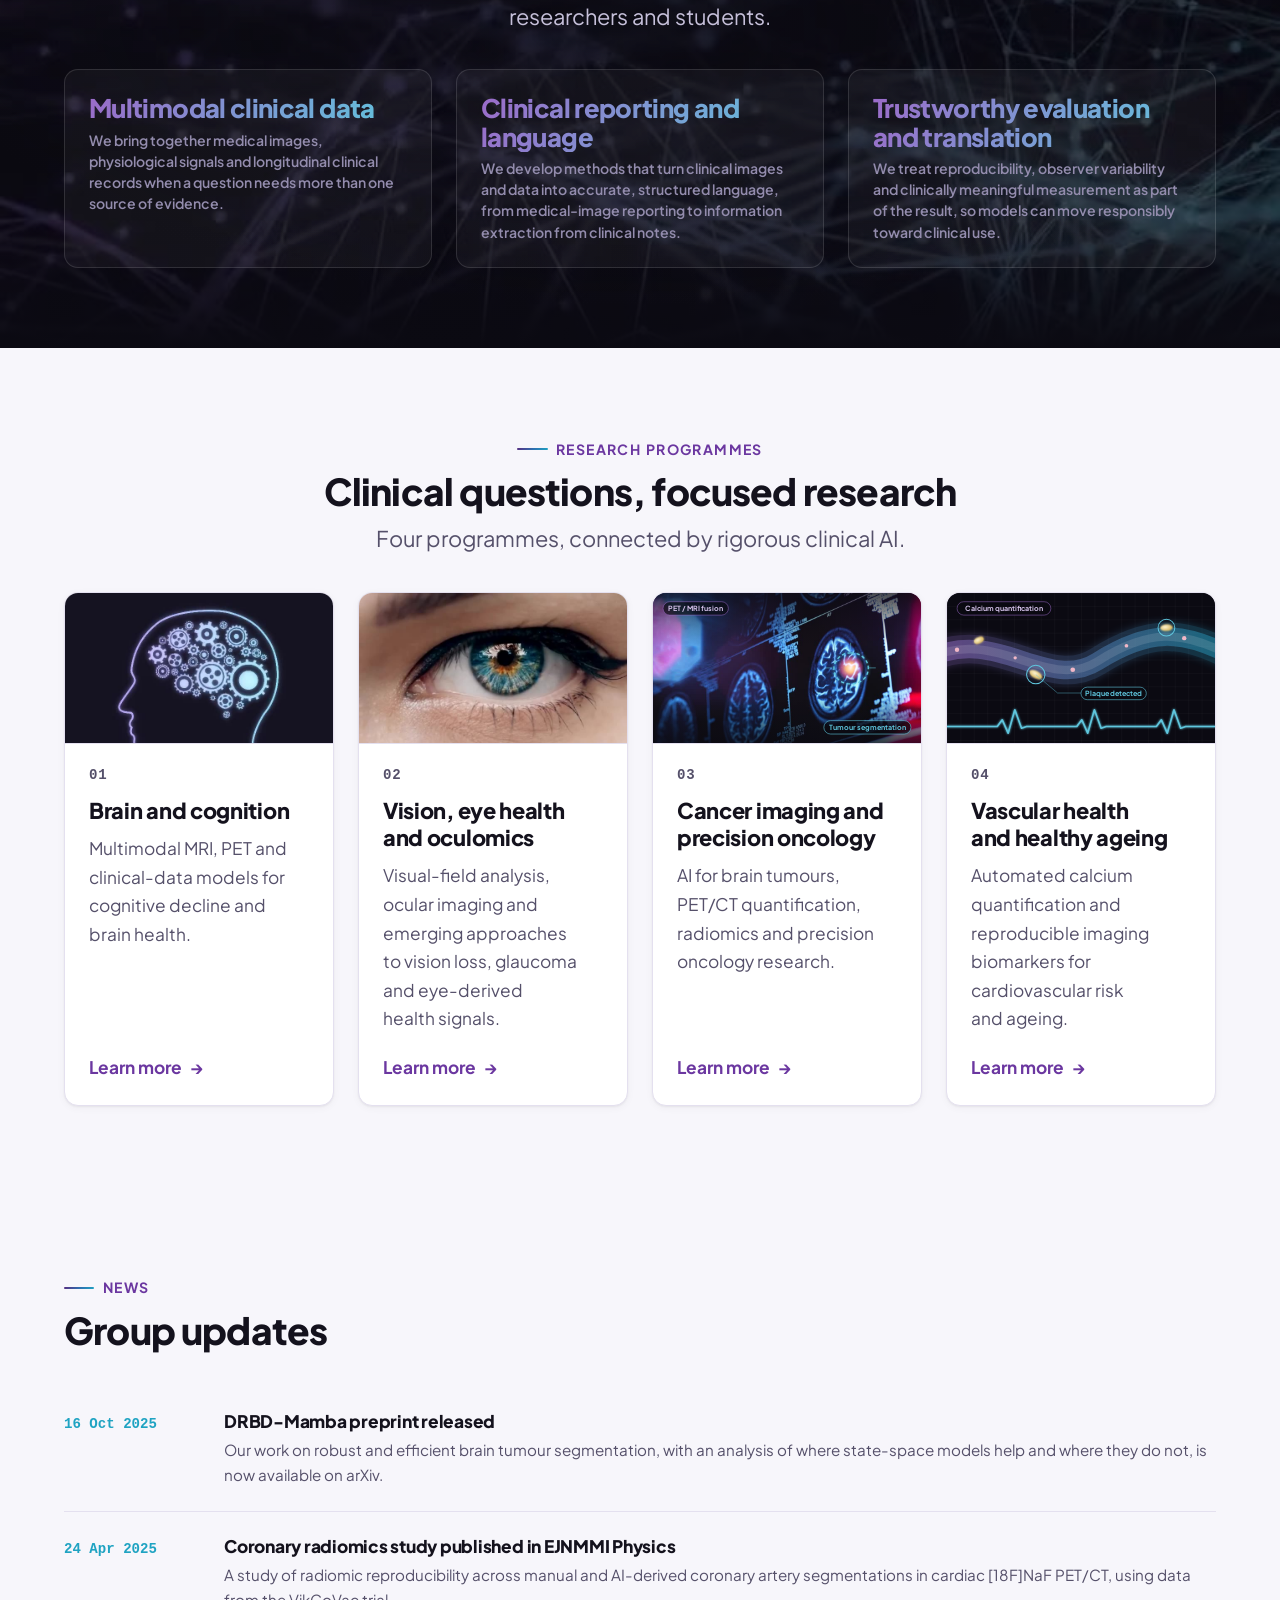
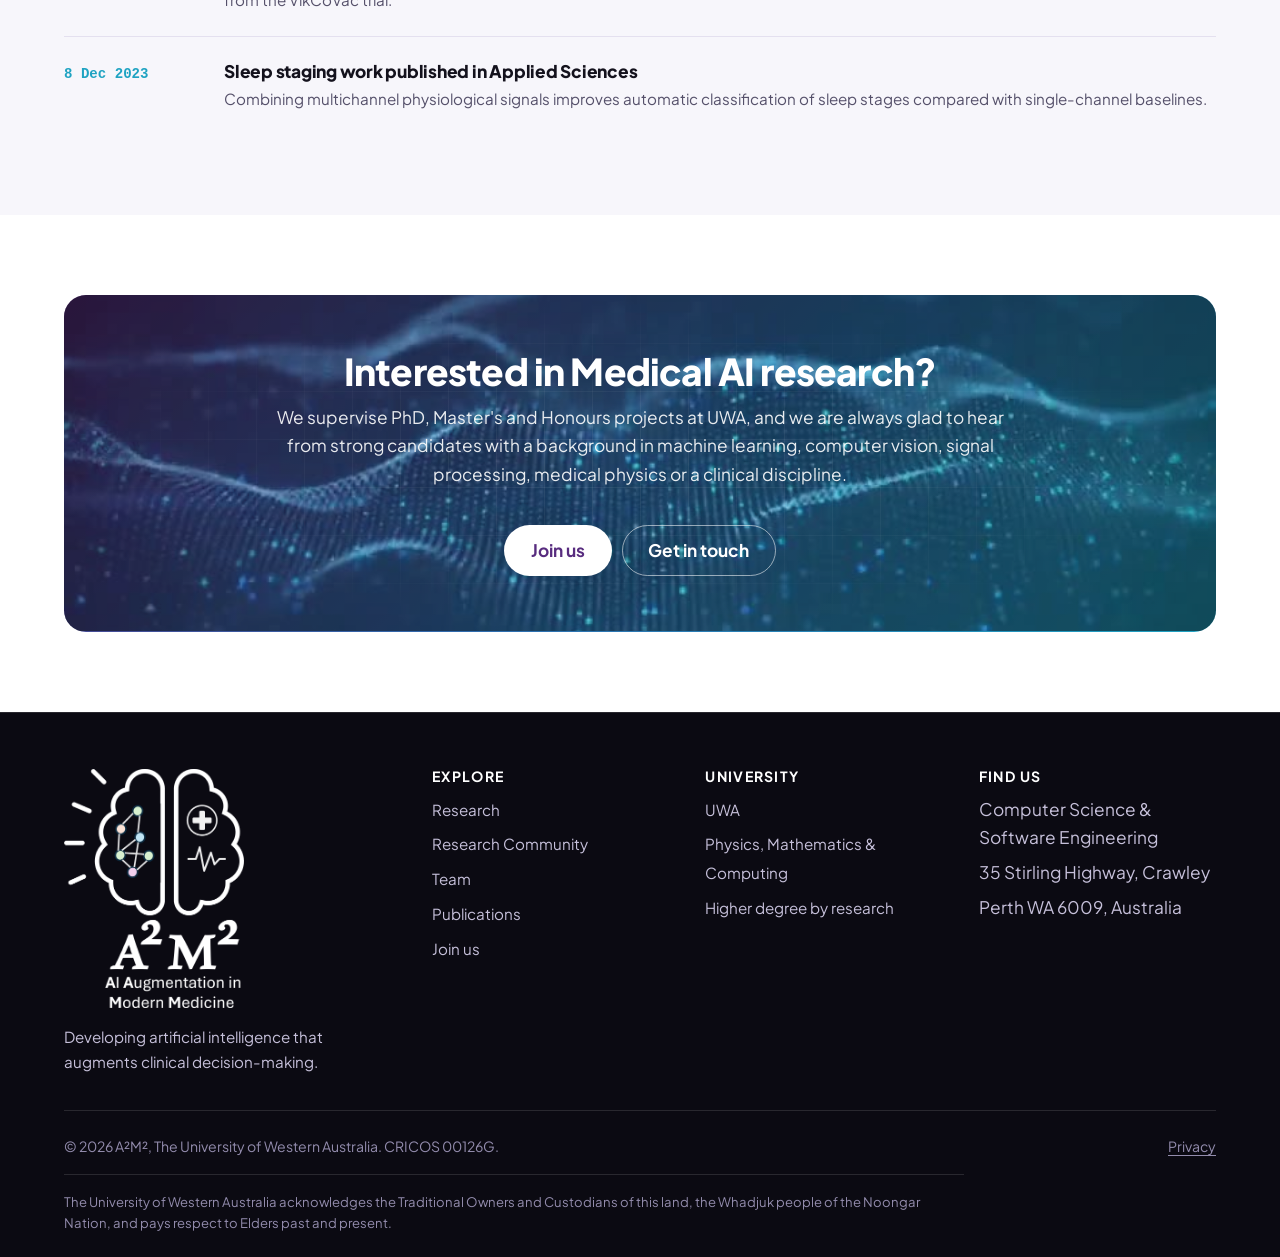
==== commit d6ba39a7: "f3" ====
--- a/index.html
+++ b/index.html
@@ -438,7 +438,7 @@
             <source src="assets/media/bg-wave.mp4" type="video/mp4">
           </video>
         </div>
-        <h2>Interested in Medical AI research?
+        <h2>Interested in Medical AI research?</h2>
         <p>
           We supervise PhD, Master's and Honours projects at UWA, and we are always glad to
           hear from strong candidates with a background in machine learning, computer vision,
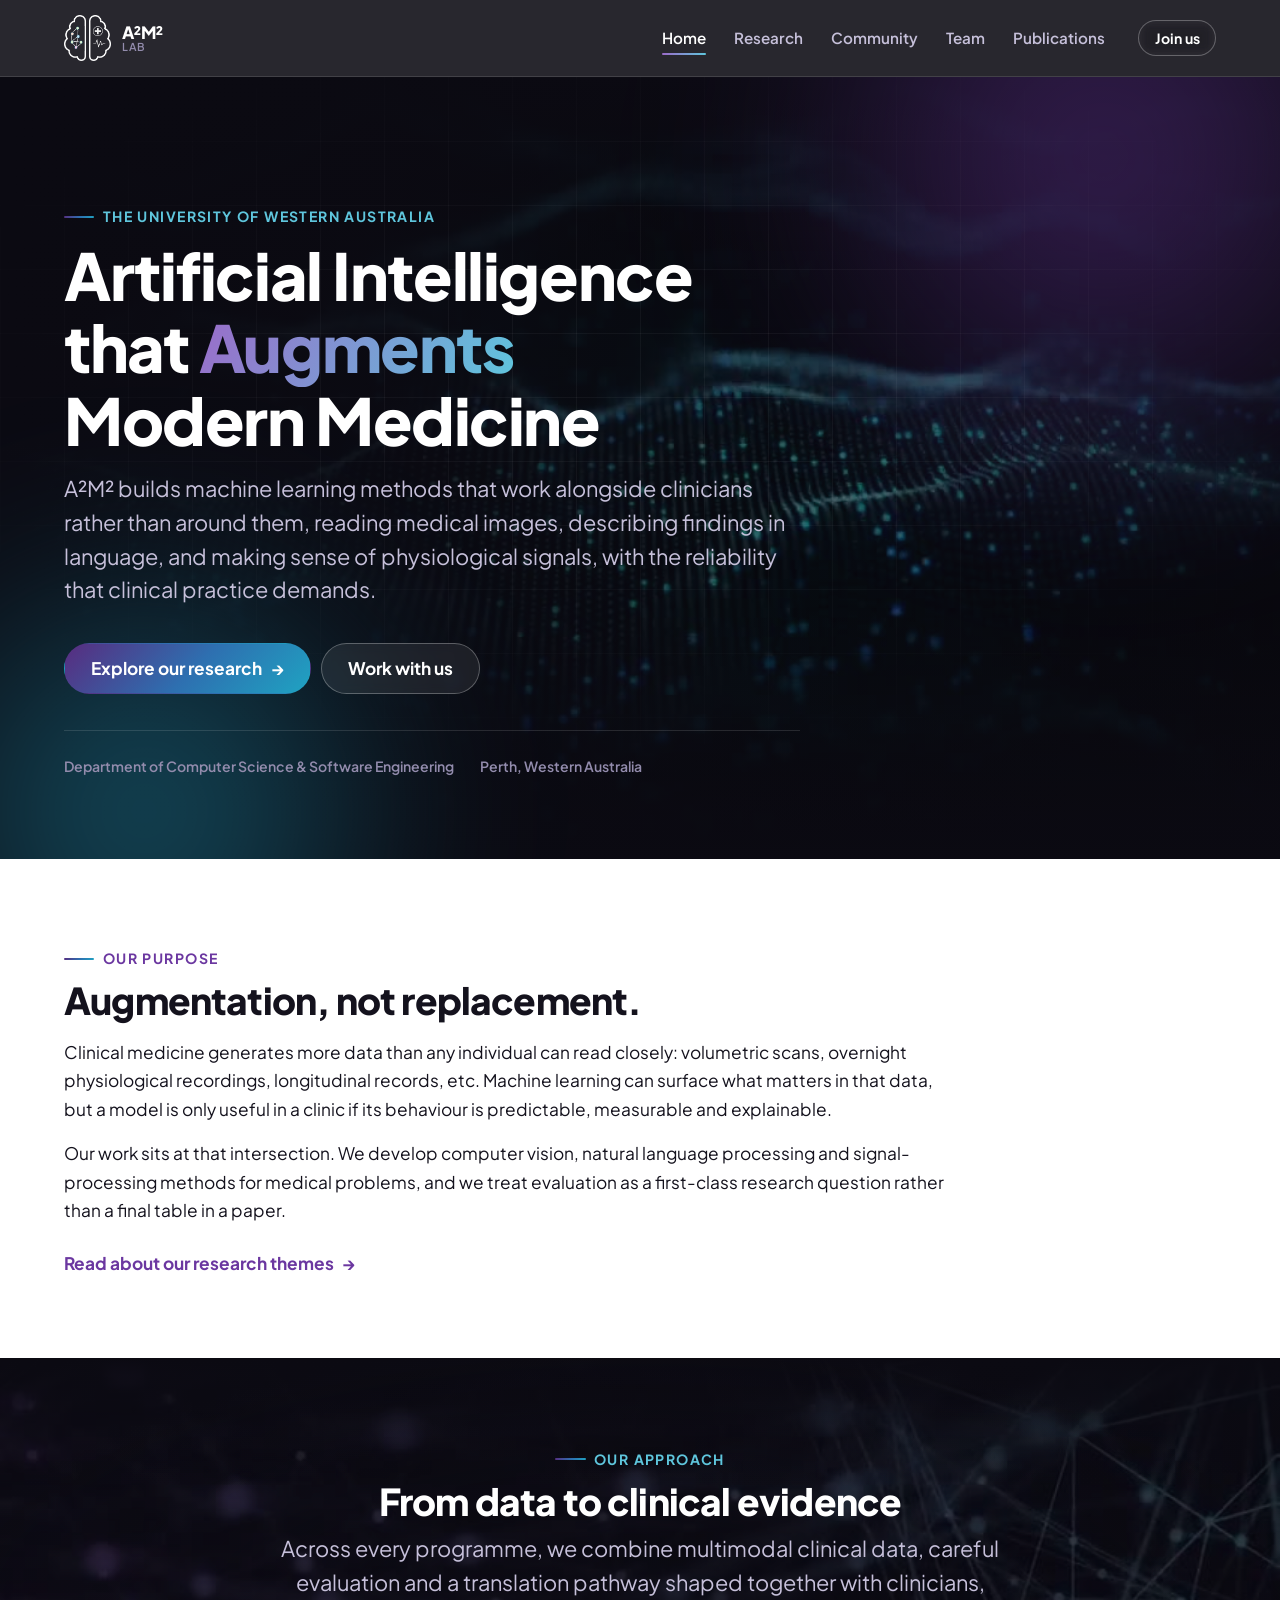
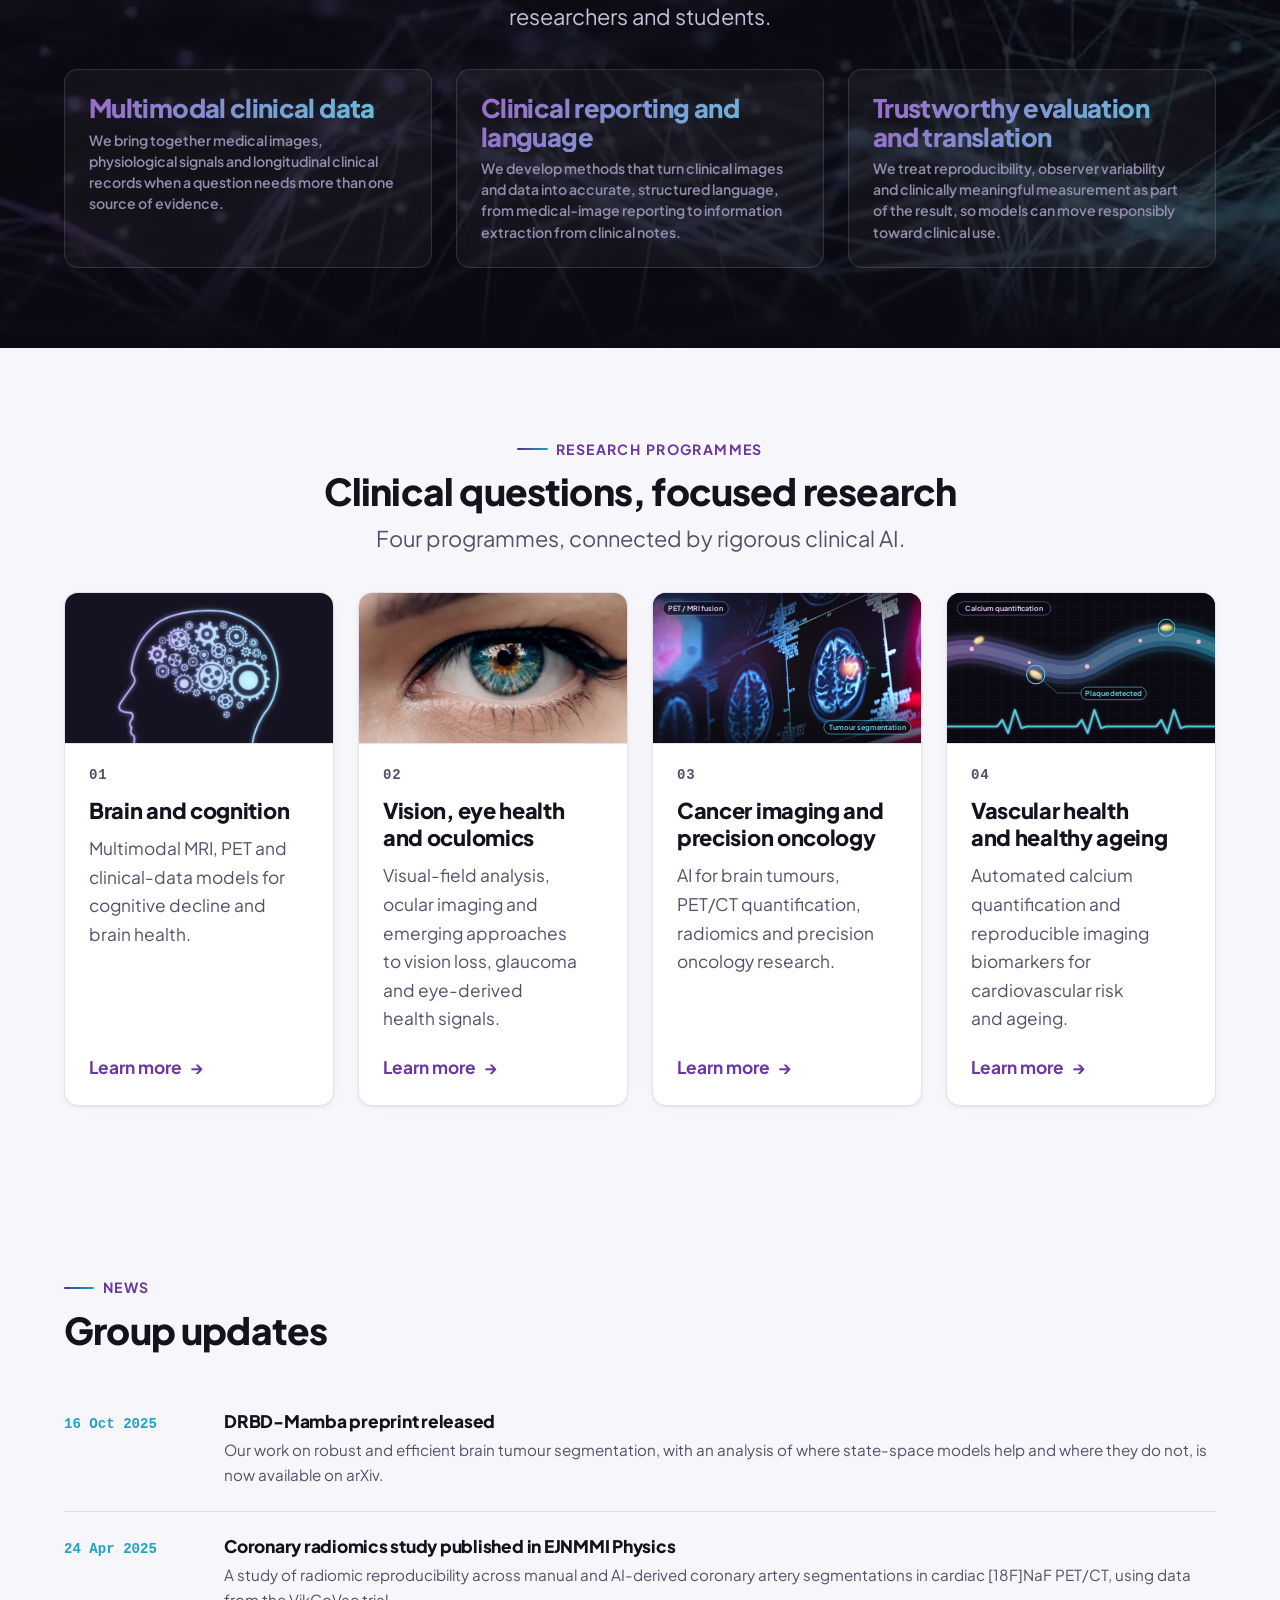
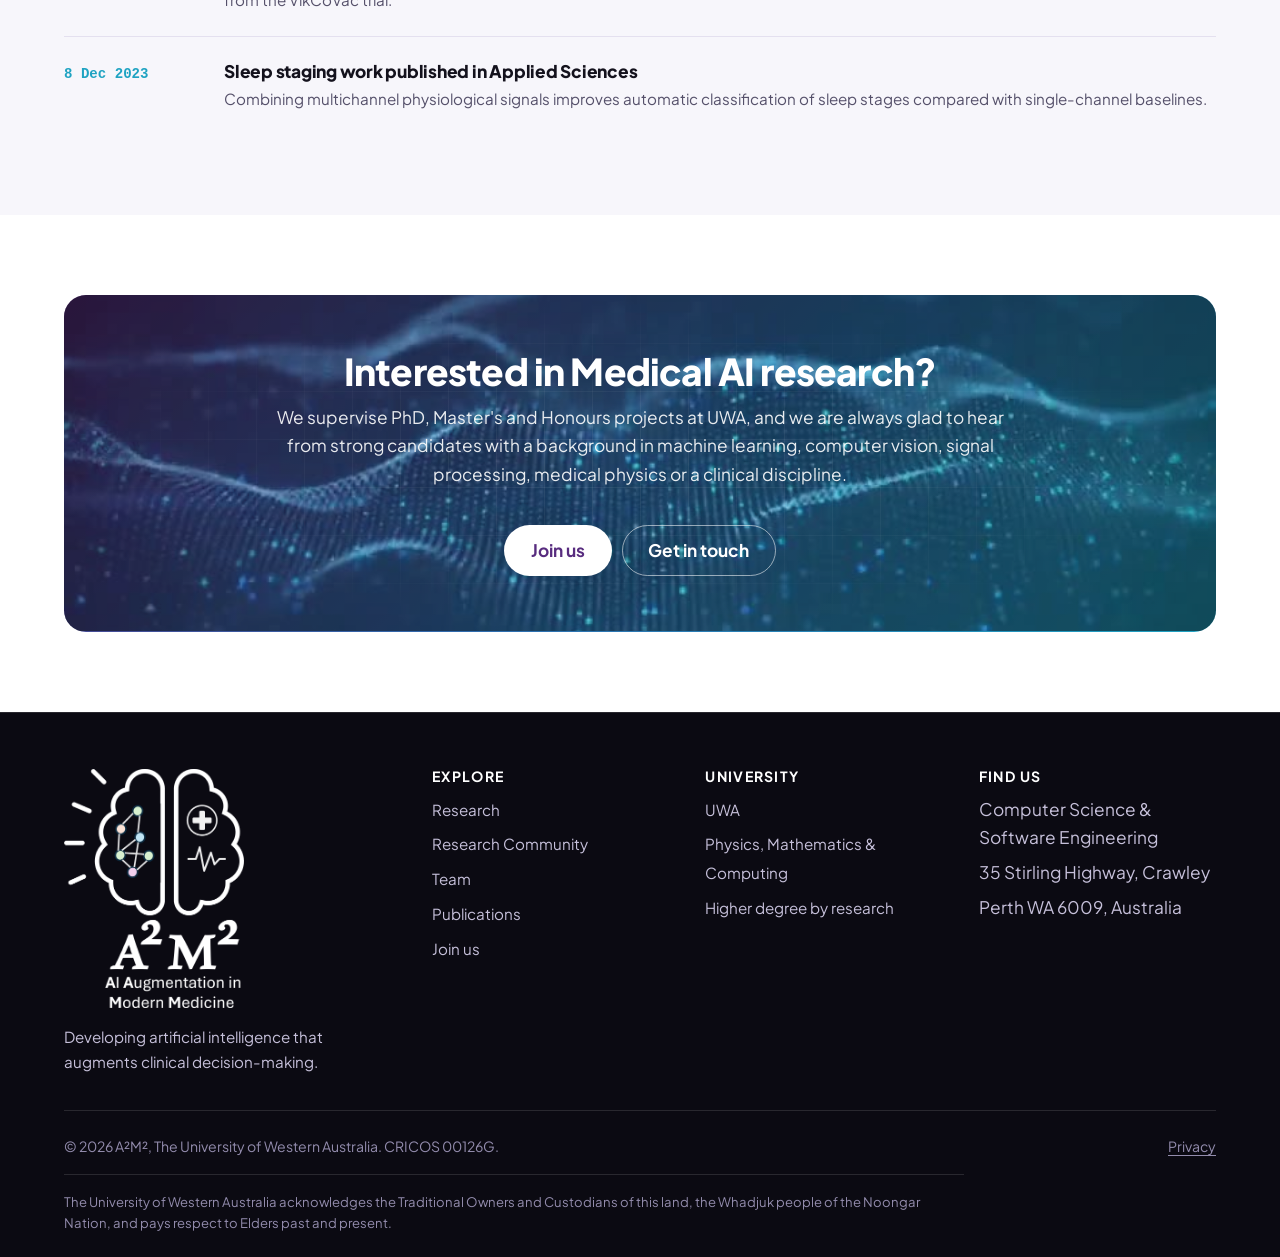
==== commit 5d1b2396: "f4" ====
--- a/index.html
+++ b/index.html
@@ -117,7 +117,7 @@
     <div class="wrap hero__inner">
       <div class="hero__copy">
         <p class="eyebrow">The University of Western Australia</p>
-        <h1>Artificial intelligence that <span class="gradient-text">augments</span> modern medicine</h1>
+        <h1>Artificial Intelligence that <span class="gradient-text">Augments</span> Modern Medicine</h1>
         <p class="hero__lede">
           A²M² builds machine learning methods that work alongside clinicians rather than
           around them, reading medical images, describing findings in language, and making
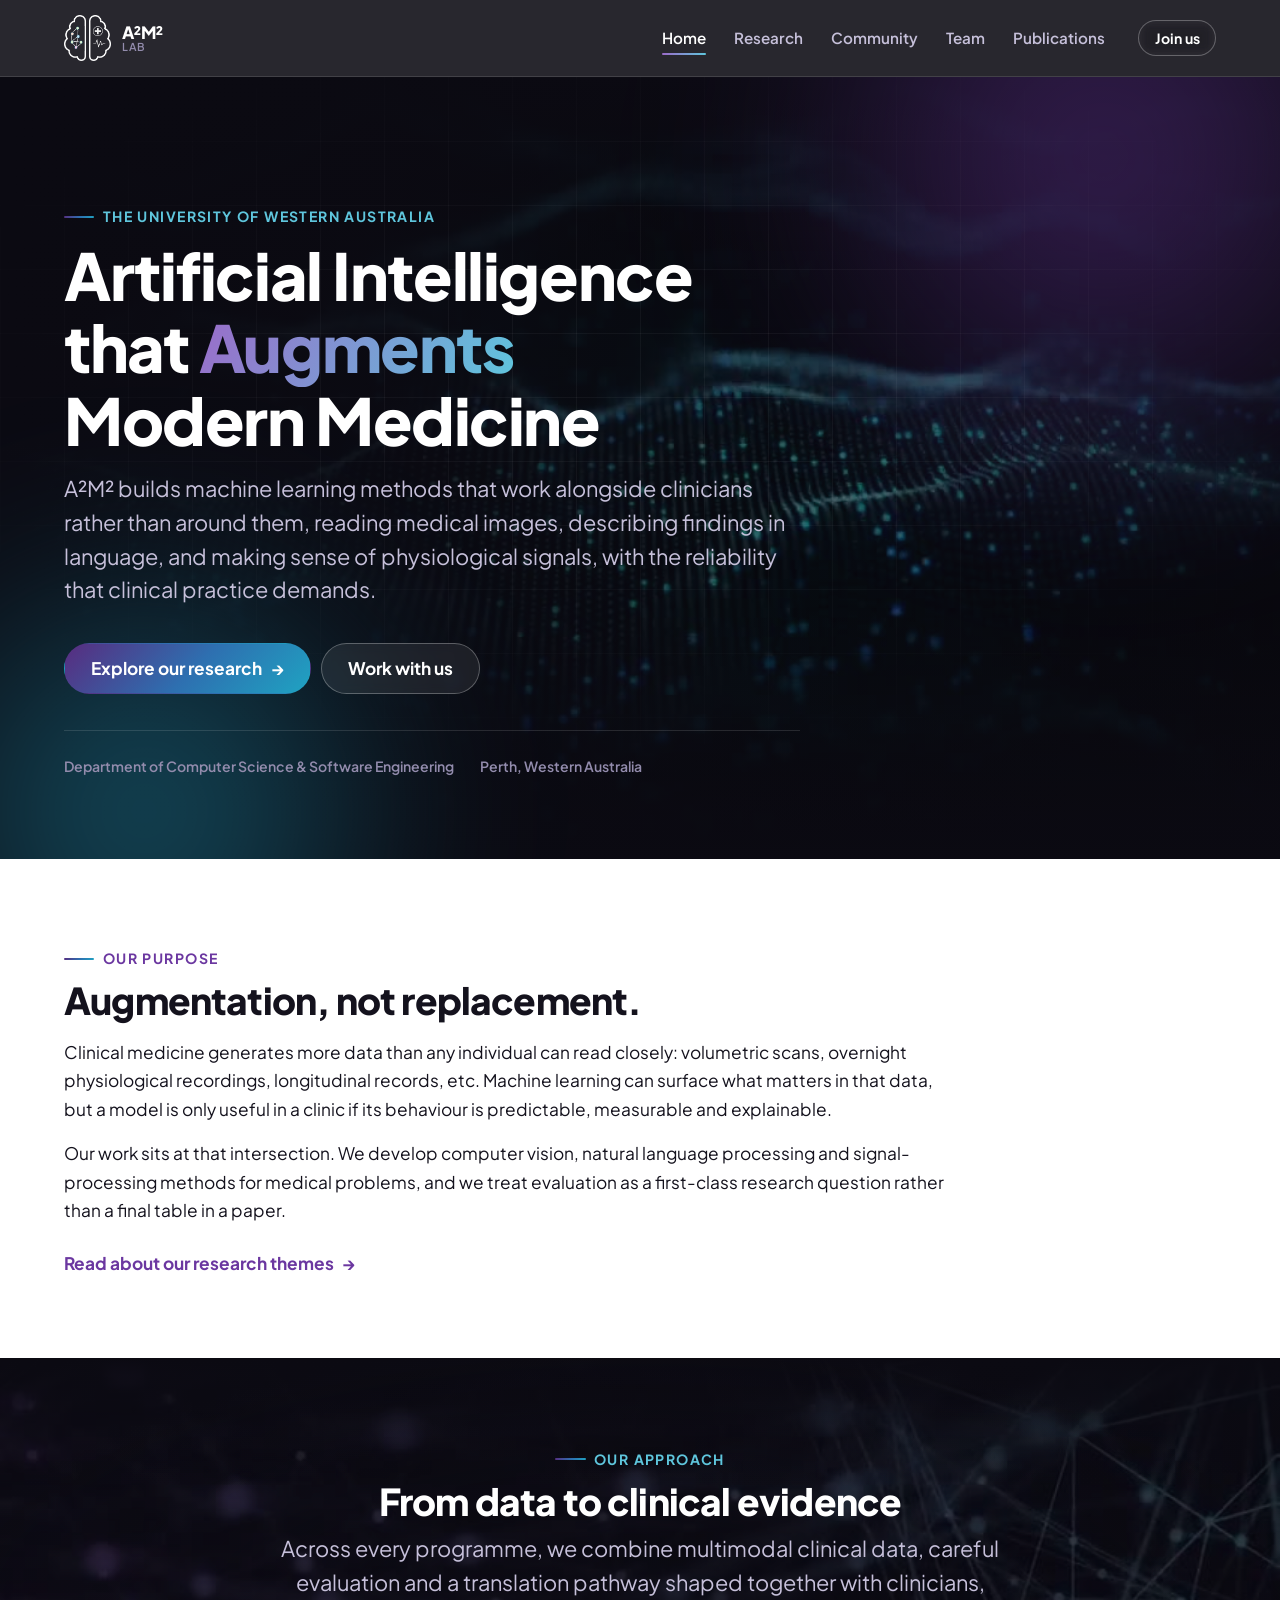
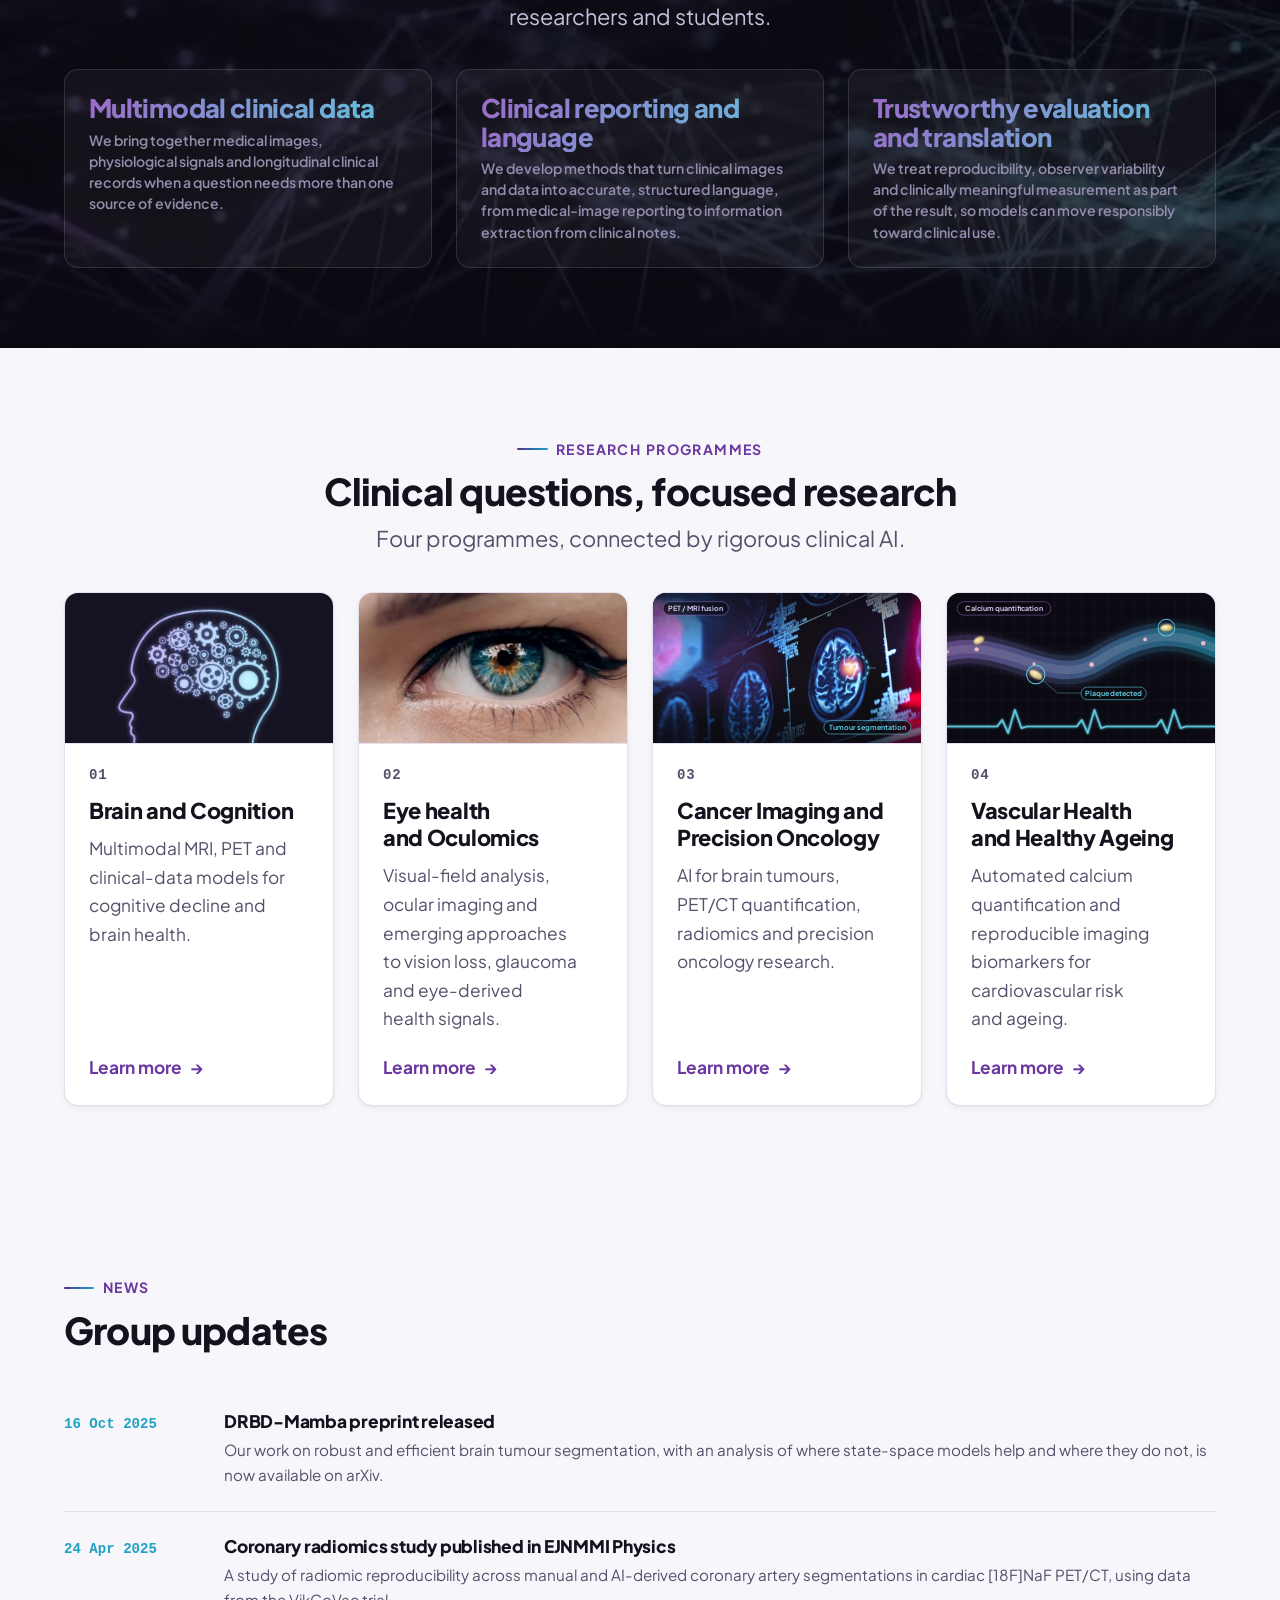
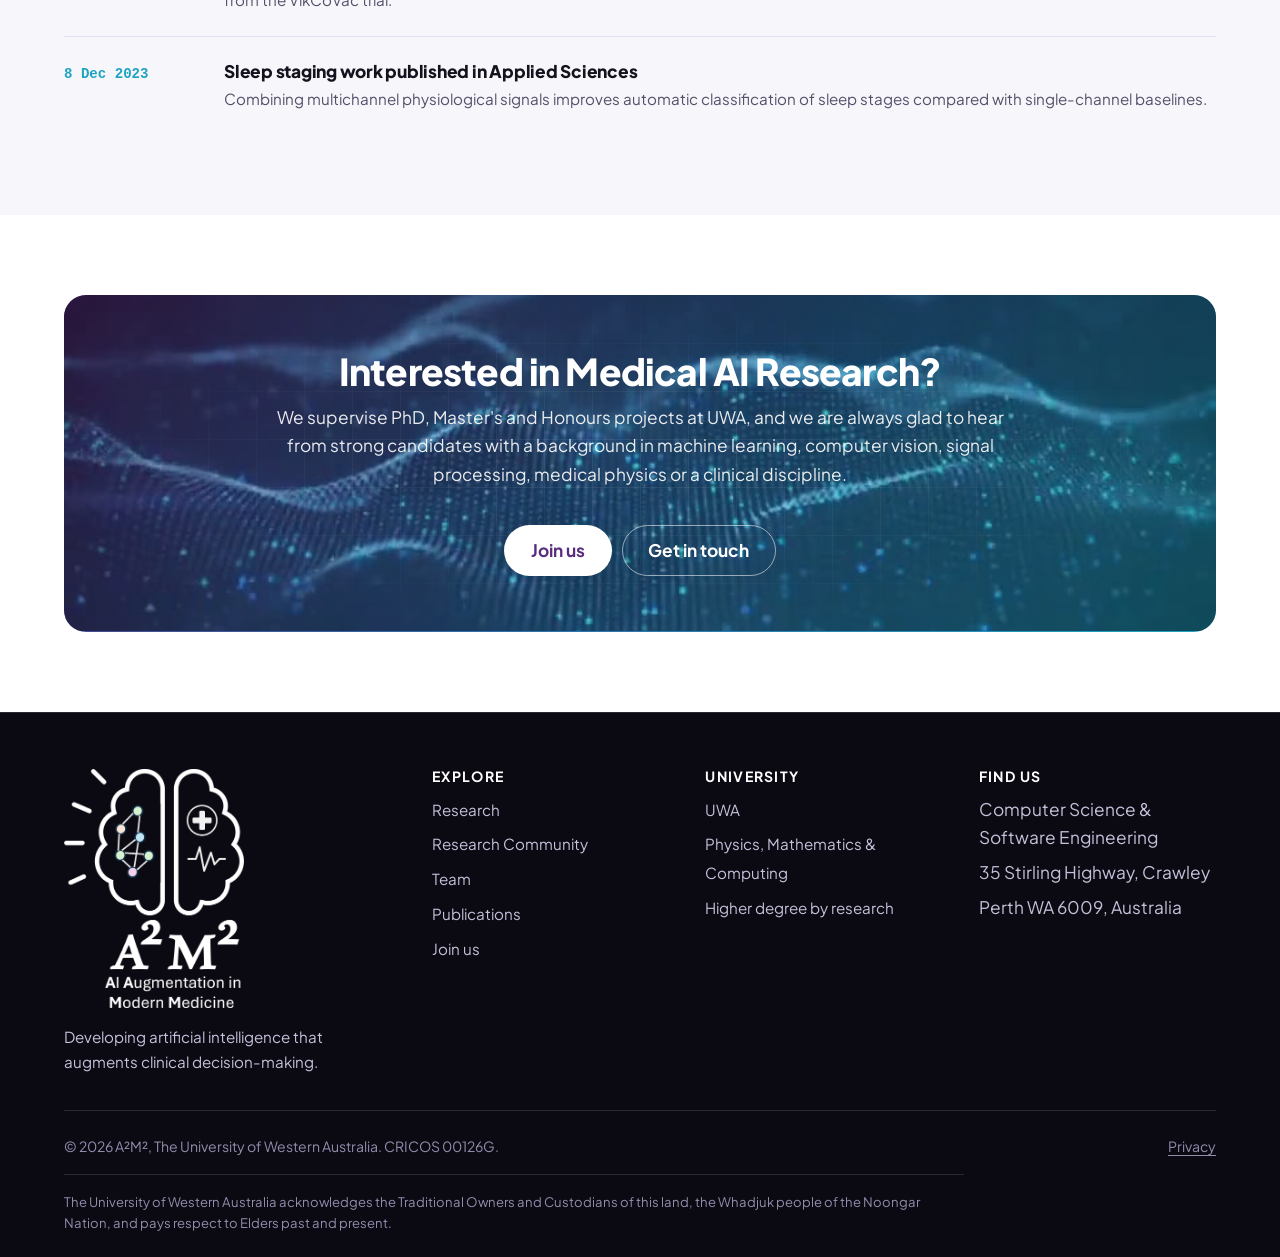
==== commit 5afb616a: "f5" ====
--- a/index.html
+++ b/index.html
@@ -236,7 +236,7 @@
             </video>
           </span>
           <p class="pillar__num">01</p>
-          <h3>Brain and cognition</h3>
+          <h3>Brain and Cognition</h3>
           <p>Multimodal MRI, PET and clinical-data models for cognitive decline and brain health.</p>
           <span class="arrow-link" style="margin-top:auto; padding-top:var(--space-xs)">Learn more <span aria-hidden="true">&rarr;</span></span>
         </a>
@@ -249,7 +249,7 @@
             </video>
           </span>
           <p class="pillar__num">02</p>
-          <h3>Vision, eye health and oculomics</h3>
+          <h3>Eye health and Oculomics</h3>
           <p>Visual-field analysis, ocular imaging and emerging approaches to vision loss, glaucoma and eye-derived health signals.</p>
           <span class="arrow-link" style="margin-top:auto; padding-top:var(--space-xs)">Learn more <span aria-hidden="true">&rarr;</span></span>
         </a>
@@ -300,7 +300,7 @@
             </svg>
           </span>
           <p class="pillar__num">03</p>
-          <h3>Cancer imaging and precision oncology</h3>
+          <h3>Cancer Imaging and Precision Oncology</h3>
           <p>AI for brain tumours, PET/CT quantification, radiomics and precision oncology research.</p>
           <span class="arrow-link" style="margin-top:auto; padding-top:var(--space-xs)">Learn more <span aria-hidden="true">&rarr;</span></span>
         </a>
@@ -364,7 +364,7 @@
             </svg>
           </span>
           <p class="pillar__num">04</p>
-          <h3>Vascular health and healthy ageing</h3>
+          <h3>Vascular Health and Healthy Ageing</h3>
           <p>Automated calcium quantification and reproducible imaging biomarkers for cardiovascular risk and ageing.</p>
           <span class="arrow-link" style="margin-top:auto; padding-top:var(--space-xs)">Learn more <span aria-hidden="true">&rarr;</span></span>
         </a>
@@ -438,7 +438,7 @@
             <source src="assets/media/bg-wave.mp4" type="video/mp4">
           </video>
         </div>
-        <h2>Interested in Medical AI research?</h2>
+        <h2>Interested in Medical AI Research?</h2>
         <p>
           We supervise PhD, Master's and Honours projects at UWA, and we are always glad to
           hear from strong candidates with a background in machine learning, computer vision,
